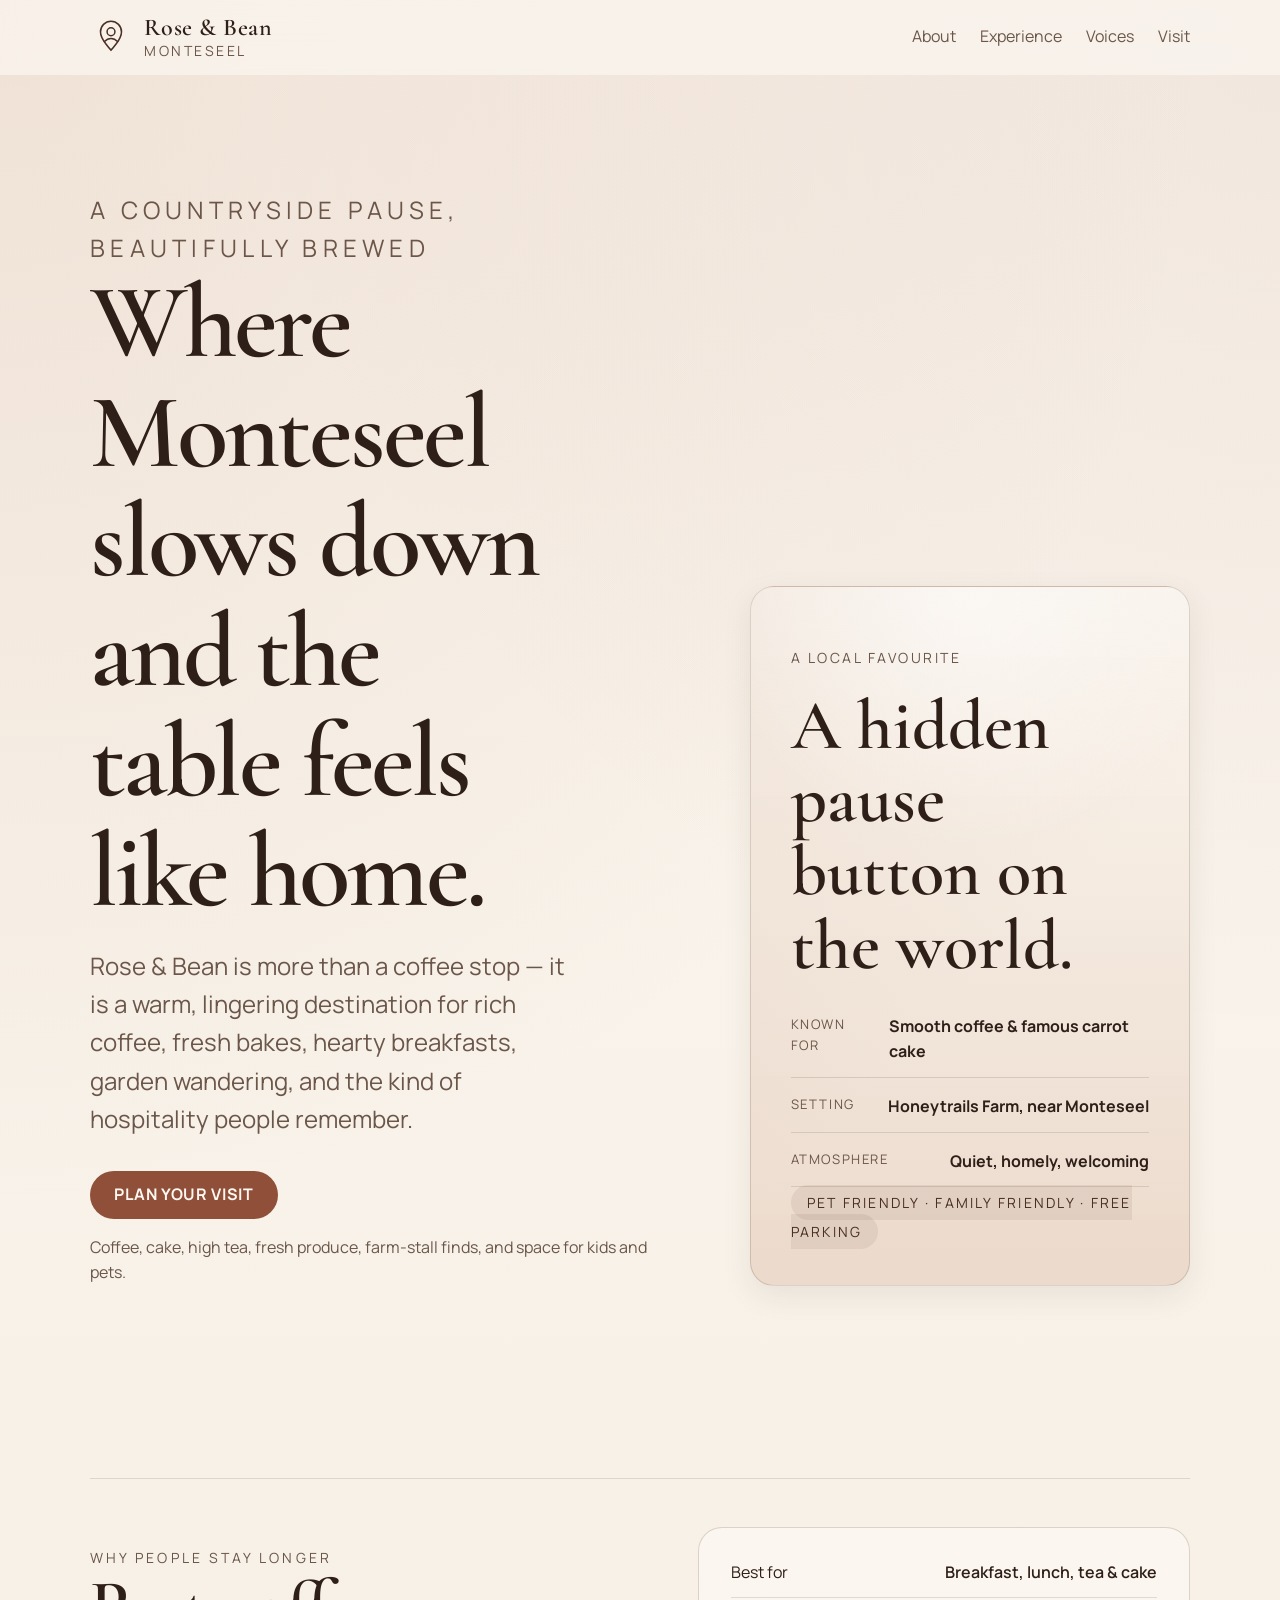
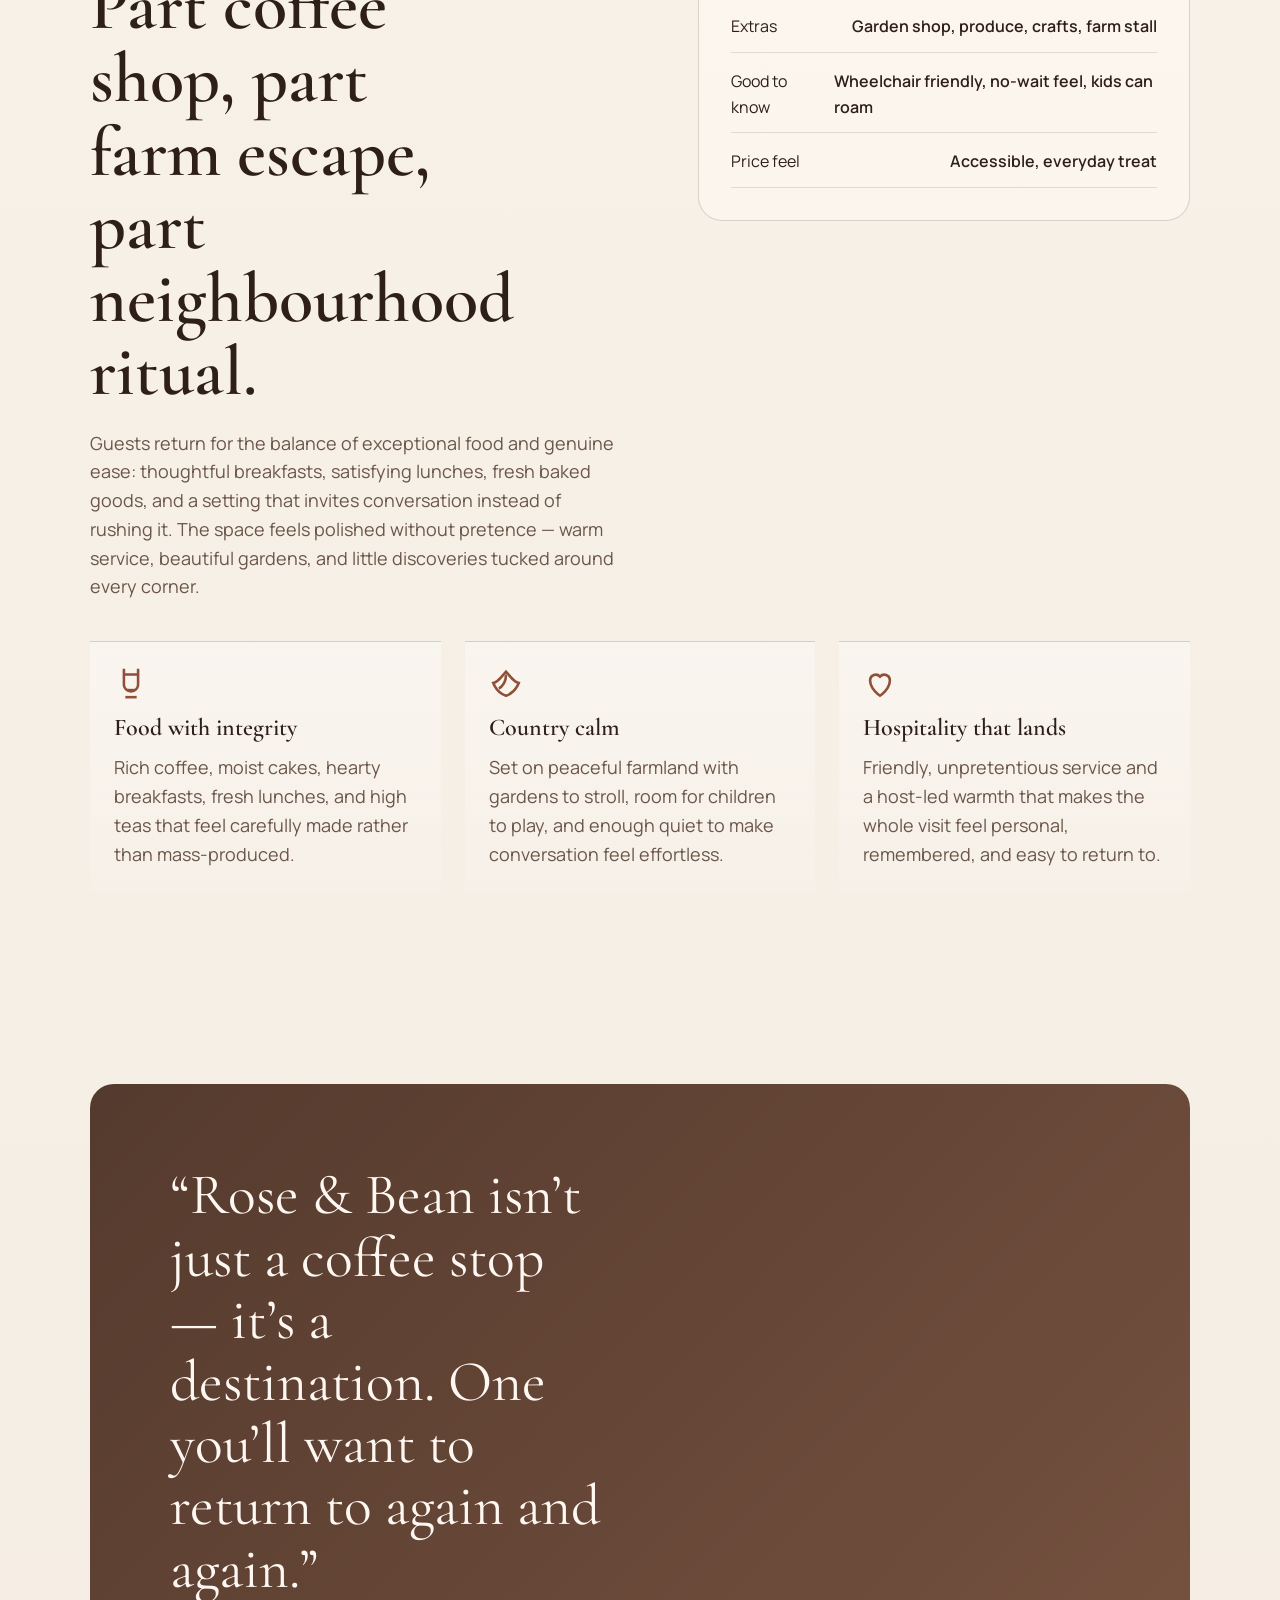
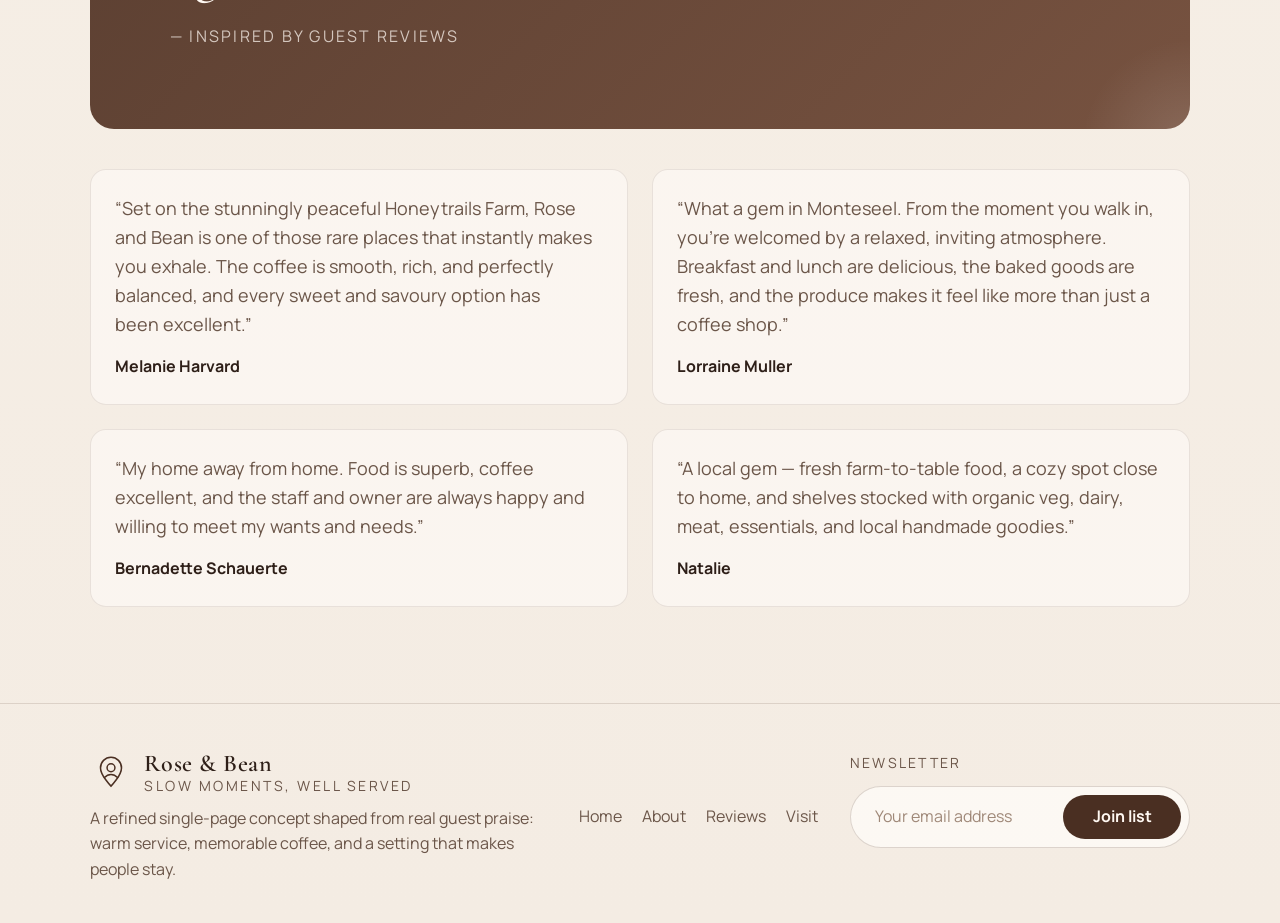
==== rose-and-bean-landing.html @ 18b7afb8 "1st change to rose and bean static site" ====
<!DOCTYPE html>
<html lang="en" data-theme="light">
<head>
  <meta charset="UTF-8" />
  <meta name="viewport" content="width=device-width, initial-scale=1.0" />
  <title>Rose & Bean | Editorial Landing Page</title>
  <meta name="description" content="Rose & Bean is a warm countryside coffee shop destination in Monteseel, known for exceptional coffee, fresh bakes, farm produce, and heartfelt hospitality." />
  <meta property="og:title" content="Rose & Bean | Editorial Landing Page" />
  <meta property="og:description" content="A warm countryside stop for coffee, cake, breakfasts, lunches, and slow moments in Monteseel." />
  <meta property="og:type" content="website" />
  <link rel="preconnect" href="https://fonts.googleapis.com">
  <link rel="preconnect" href="https://fonts.gstatic.com" crossorigin>
  <link href="https://fonts.googleapis.com/css2?family=Cormorant+Garamond:wght@500;600;700&family=Manrope:wght@400;500;600;700&display=swap" rel="stylesheet">
  <style>
    :root,
    [data-theme="light"] {
      --text-xs: clamp(0.75rem, 0.7rem + 0.25vw, 0.875rem);
      --text-sm: clamp(0.875rem, 0.8rem + 0.35vw, 1rem);
      --text-base: clamp(1rem, 0.95rem + 0.25vw, 1.125rem);
      --text-lg: clamp(1.125rem, 1rem + 0.75vw, 1.5rem);
      --text-xl: clamp(1.5rem, 1.2rem + 1.25vw, 2.25rem);
      --text-2xl: clamp(2.4rem, 1.2rem + 4vw, 5rem);
      --text-hero: clamp(3.4rem, 1rem + 7vw, 7rem);

      --space-1: 0.25rem;
      --space-2: 0.5rem;
      --space-3: 0.75rem;
      --space-4: 1rem;
      --space-5: 1.25rem;
      --space-6: 1.5rem;
      --space-8: 2rem;
      --space-10: 2.5rem;
      --space-12: 3rem;
      --space-16: 4rem;
      --space-20: 5rem;
      --space-24: 6rem;
      --space-32: 8rem;

      --color-bg: #f7f1e8;
      --color-surface: #fbf7f1;
      --color-surface-2: #f0e5d9;
      --color-surface-offset: #ead8c8;
      --color-surface-offset-2: #ddc2af;
      --color-surface-dynamic: #cfb29b;
      --color-divider: rgba(72, 46, 31, 0.14);
      --color-border: rgba(72, 46, 31, 0.18);
      --color-text: #2e1f18;
      --color-text-muted: #6b5649;
      --color-text-faint: #9f8878;
      --color-text-inverse: #fff8f2;
      --color-primary: #8f4f38;
      --color-primary-hover: #78412e;
      --color-primary-active: #603324;
      --color-primary-highlight: rgba(143, 79, 56, 0.12);
      --color-accent: #b67d5d;
      --color-deep: #4a2f22;
      --shadow-sm: 0 1px 2px rgba(54, 33, 24, 0.05);
      --shadow-md: 0 10px 30px rgba(54, 33, 24, 0.08);
      --radius-sm: 0.375rem;
      --radius-md: 0.65rem;
      --radius-lg: 1rem;
      --radius-xl: 1.5rem;
      --radius-full: 9999px;
      --transition-interactive: 180ms cubic-bezier(0.16, 1, 0.3, 1);
      --content-narrow: 720px;
      --content-default: 1100px;
      --content-wide: 1240px;
      --font-display: 'Cormorant Garamond', Georgia, serif;
      --font-body: 'Manrope', 'Helvetica Neue', Arial, sans-serif;
    }

    *,:before,:after{box-sizing:border-box;margin:0;padding:0}
    html{-moz-text-size-adjust:none;-webkit-text-size-adjust:none;text-size-adjust:none;-webkit-font-smoothing:antialiased;-moz-osx-font-smoothing:grayscale;text-rendering:optimizeLegibility;scroll-behavior:smooth;scroll-padding-top:var(--space-16)}
    body{min-height:100dvh;line-height:1.6;font-family:var(--font-body);font-size:var(--text-base);color:var(--color-text);background:
      radial-gradient(circle at top left, rgba(182,125,93,0.18), transparent 28%),
      radial-gradient(circle at top right, rgba(143,79,56,0.10), transparent 24%),
      linear-gradient(180deg, #fcf7f0 0%, var(--color-bg) 35%, #f4ece3 100%);
    }
    img,svg{display:block;max-width:100%;height:auto}
    input,button{font:inherit;color:inherit}
    a{color:inherit;text-decoration:none;transition:color var(--transition-interactive),background var(--transition-interactive),border-color var(--transition-interactive)}
    button{cursor:pointer;border:none;background:none;transition:color var(--transition-interactive),background var(--transition-interactive),border-color var(--transition-interactive),transform var(--transition-interactive)}
    h1,h2,h3{text-wrap:balance;line-height:1.04}
    p{text-wrap:pretty;max-width:68ch}
    :focus-visible{outline:2px solid var(--color-primary);outline-offset:3px;border-radius:var(--radius-sm)}
    ::selection{background:rgba(143,79,56,.18);color:var(--color-text)}

    .skip-link{position:absolute;left:var(--space-4);top:-100px;background:var(--color-primary);color:var(--color-text-inverse);padding:var(--space-3) var(--space-4);border-radius:var(--radius-full);z-index:100}
    .skip-link:focus{top:var(--space-4)}
    .container{width:min(calc(100% - 2rem), var(--content-default));margin-inline:auto}
    .section{padding-block:clamp(var(--space-12), 9vw, var(--space-24))}
    .eyebrow{font-size:var(--text-xs);letter-spacing:.22em;text-transform:uppercase;color:var(--color-text-muted)}
    .divider{height:1px;background:var(--color-divider);width:100%}

    .site-header{position:sticky;top:0;z-index:30;border-bottom:1px solid transparent;background:rgba(251,247,241,0.7);backdrop-filter:blur(14px)}
    .site-header.scrolled{border-bottom-color:var(--color-divider);background:rgba(251,247,241,0.9)}
    .header-inner{display:flex;align-items:center;justify-content:space-between;gap:var(--space-4);padding:var(--space-4) 0}
    .brand{display:flex;align-items:center;gap:var(--space-3)}
    .brand-mark{width:42px;height:42px;color:var(--color-deep)}
    .brand-wordmark{display:flex;flex-direction:column;line-height:1}
    .brand-wordmark strong{font-family:var(--font-display);font-size:1.5rem;font-weight:600;letter-spacing:.02em}
    .brand-wordmark span{font-size:var(--text-xs);letter-spacing:.18em;text-transform:uppercase;color:var(--color-text-muted);margin-top:0.2rem}
    .header-nav{display:flex;align-items:center;gap:var(--space-6)}
    .header-nav a{font-size:var(--text-sm);color:var(--color-text-muted)}
    .header-nav a:hover{color:var(--color-text)}

    .hero{padding-top:clamp(var(--space-10), 9vw, var(--space-24));padding-bottom:clamp(var(--space-12), 10vw, var(--space-24))}
    .hero-grid{display:grid;grid-template-columns:1.15fr .85fr;gap:clamp(var(--space-8), 5vw, var(--space-16));align-items:end}
    .hero-copy{padding-right:var(--space-4)}
    .hero h1{font-family:var(--font-display);font-size:var(--text-hero);font-weight:600;letter-spacing:-0.03em;max-width:12ch}
    .hero p{font-size:var(--text-lg);color:var(--color-text-muted);margin-top:var(--space-5);max-width:32ch}
    .hero-actions{display:flex;flex-wrap:wrap;gap:var(--space-4);align-items:center;margin-top:var(--space-8)}
    .btn-primary{display:inline-flex;align-items:center;justify-content:center;min-height:48px;padding:0 var(--space-6);border-radius:var(--radius-full);background:var(--color-primary);color:var(--color-text-inverse);font-size:var(--text-sm);font-weight:700;letter-spacing:.04em;text-transform:uppercase}
    .btn-primary:hover{background:var(--color-primary-hover);transform:translateY(-1px)}
    .hero-note{font-size:var(--text-sm);color:var(--color-text-muted)}

    .hero-card{position:relative;padding:clamp(var(--space-6), 5vw, var(--space-10));background:linear-gradient(180deg, rgba(251,247,241,.9), rgba(234,216,200,.92));border:1px solid var(--color-border);border-radius:var(--radius-xl);box-shadow:var(--shadow-md);overflow:hidden;min-height:520px;display:flex;flex-direction:column;justify-content:space-between}
    .hero-card::before{content:"";position:absolute;inset:0;background:radial-gradient(circle at top, rgba(255,255,255,.55), transparent 36%),linear-gradient(135deg, rgba(182,125,93,.10), transparent 55%);pointer-events:none}
    .hero-card-top,.hero-card-bottom{position:relative;z-index:1}
    .hero-card .mini-label{font-size:var(--text-xs);letter-spacing:.18em;text-transform:uppercase;color:var(--color-text-muted);margin-bottom:var(--space-5)}
    .hero-card h2{font-family:var(--font-display);font-size:var(--text-2xl);font-weight:600;max-width:10ch}
    .hero-list{display:grid;gap:var(--space-4);margin-top:var(--space-8)}
    .hero-list li{display:flex;justify-content:space-between;gap:var(--space-4);padding-bottom:var(--space-3);border-bottom:1px solid var(--color-divider);font-size:var(--text-sm)}
    .hero-list span:first-child{color:var(--color-text-muted);text-transform:uppercase;letter-spacing:.12em;font-size:.82em}
    .hero-badge{align-self:flex-start;padding:var(--space-2) var(--space-4);border-radius:var(--radius-full);background:rgba(74,47,34,.08);font-size:var(--text-xs);letter-spacing:.16em;text-transform:uppercase;color:var(--color-deep)}

    .about-grid{display:grid;grid-template-columns:repeat(3, 1fr);gap:var(--space-6);margin-top:var(--space-10)}
    .feature-card{padding:var(--space-6);border-top:1px solid var(--color-border);background:linear-gradient(180deg, rgba(255,255,255,.36), rgba(255,255,255,.08))}
    .feature-icon{width:34px;height:34px;color:var(--color-primary);margin-bottom:var(--space-4)}
    .feature-card h3{font-size:var(--text-lg);font-family:var(--font-display);font-weight:600;margin-bottom:var(--space-3)}
    .feature-card p{color:var(--color-text-muted)}

    .story-wrap{display:grid;grid-template-columns:minmax(0, 1.05fr) minmax(260px, .95fr);gap:clamp(var(--space-8), 5vw, var(--space-16));align-items:start}
    .story-copy h2,.section-title{font-family:var(--font-display);font-size:var(--text-2xl);font-weight:600;max-width:12ch}
    .story-copy p{margin-top:var(--space-5);color:var(--color-text-muted)}
    .story-panel{padding:var(--space-8);background:rgba(255,250,244,.55);border:1px solid var(--color-border);border-radius:var(--radius-xl)}
    .story-panel ul{list-style:none;display:grid;gap:var(--space-4)}
    .story-panel li{display:flex;justify-content:space-between;gap:var(--space-4);padding-bottom:var(--space-3);border-bottom:1px solid var(--color-divider);font-size:var(--text-sm)}
    .story-panel strong{font-weight:600}

    .quote-band{position:relative;padding:clamp(var(--space-12), 8vw, var(--space-20));background:linear-gradient(135deg, rgba(74,47,34,0.94), rgba(108,69,50,0.92));border-radius:var(--radius-xl);overflow:hidden}
    .quote-band::after{content:"";position:absolute;inset:auto -10% -20% auto;width:220px;height:220px;border-radius:50%;background:radial-gradient(circle, rgba(255,255,255,.14), transparent 70%)}
    .quote-band blockquote{position:relative;z-index:1;font-family:var(--font-display);font-size:clamp(2rem, 1.2rem + 3vw, 4rem);line-height:1.08;color:var(--color-text-inverse);max-width:16ch}
    .quote-band footer{position:relative;z-index:1;margin-top:var(--space-6);font-size:var(--text-sm);letter-spacing:.14em;text-transform:uppercase;color:rgba(255,248,242,.72)}

    .reviews-grid{display:grid;grid-template-columns:repeat(2, minmax(0,1fr));gap:var(--space-6);margin-top:var(--space-10)}
    .review-card{padding:var(--space-6);background:rgba(255,252,248,.58);border:1px solid rgba(72,46,31,.10);border-radius:var(--radius-lg)}
    .review-card p{color:var(--color-text-muted)}
    .review-card .name{display:block;margin-top:var(--space-4);font-size:var(--text-sm);font-weight:700;color:var(--color-text)}

    .site-footer{padding-block:var(--space-12) var(--space-10);border-top:1px solid var(--color-divider)}
    .footer-grid{display:grid;grid-template-columns:1fr auto minmax(260px, 340px);gap:var(--space-8);align-items:start}
    .footer-brand p{margin-top:var(--space-3);font-size:var(--text-sm);color:var(--color-text-muted)}
    .footer-nav{display:flex;gap:var(--space-5);flex-wrap:wrap;align-self:center}
    .footer-nav a{font-size:var(--text-sm);color:var(--color-text-muted)}
    .newsletter label{display:block;font-size:var(--text-xs);letter-spacing:.16em;text-transform:uppercase;color:var(--color-text-muted);margin-bottom:var(--space-3)}
    .newsletter-row{display:flex;gap:var(--space-3);padding:var(--space-2);border:1px solid var(--color-border);border-radius:var(--radius-full);background:rgba(255,252,248,.74)}
    .newsletter-row input{width:100%;min-height:44px;border:none;background:transparent;padding:0 var(--space-4);font-size:var(--text-sm)}
    .newsletter-row input::placeholder{color:var(--color-text-faint)}
    .newsletter-row button{min-width:118px;min-height:44px;padding:0 var(--space-4);border-radius:var(--radius-full);background:var(--color-deep);color:var(--color-text-inverse);font-size:var(--text-sm);font-weight:700}
    .newsletter-row button:hover{background:#362117}

    @media (max-width: 980px){
      .hero-grid,.story-wrap,.footer-grid{grid-template-columns:1fr}
      .hero-copy{padding-right:0}
      .about-grid{grid-template-columns:1fr}
      .reviews-grid{grid-template-columns:1fr}
      .header-nav{gap:var(--space-4)}
      .hero-card{min-height:auto}
    }

    @media (max-width: 720px){
      .container{width:min(calc(100% - 1.25rem), var(--content-default))}
      .header-inner{align-items:flex-start;flex-direction:column}
      .header-nav{flex-wrap:wrap;gap:var(--space-3)}
      .hero{padding-top:var(--space-8)}
      .hero-actions{align-items:flex-start;flex-direction:column}
      .story-panel,.feature-card,.review-card,.quote-band{padding:var(--space-5)}
      .footer-nav{order:3}
      .newsletter-row{flex-direction:column;border-radius:var(--radius-lg);padding:var(--space-3)}
      .newsletter-row button{width:100%}
    }

    @media (prefers-reduced-motion: reduce){
      html{scroll-behavior:auto}
      *,*::before,*::after{animation-duration:.01ms!important;animation-iteration-count:1!important;transition-duration:.01ms!important}
    }
  </style>
</head>
<body>
  <a class="skip-link" href="#main-content">Skip to content</a>

  <header class="site-header" id="top">
    <div class="container header-inner">
      <a class="brand" href="#top" aria-label="Rose and Bean home">
        <svg class="brand-mark" viewBox="0 0 64 64" fill="none" xmlns="http://www.w3.org/2000/svg" role="img" aria-label="Rose and Bean logo">
          <path d="M32 8C23 8 16 15.4 16 24.2C16 35.6 32 52 32 52C32 52 48 35.6 48 24.2C48 15.4 41 8 32 8Z" stroke="currentColor" stroke-width="2.3"/>
          <path d="M32 18C28.8 18 26 20.7 26 24C26 27.2 28.8 30 32 30C35.2 30 38 27.2 38 24C38 20.7 35.2 18 32 18Z" stroke="currentColor" stroke-width="2.3"/>
          <path d="M22 39C25 35.8 28.3 34.2 32 34.2C35.7 34.2 39 35.8 42 39" stroke="currentColor" stroke-width="2.3" stroke-linecap="round"/>
        </svg>
        <span class="brand-wordmark">
          <strong>Rose &amp; Bean</strong>
          <span>Monteseel</span>
        </span>
      </a>
      <nav class="header-nav" aria-label="Primary">
        <a href="#about">About</a>
        <a href="#experience">Experience</a>
        <a href="#voices">Voices</a>
        <a href="#visit">Visit</a>
      </nav>
    </div>
  </header>

  <main id="main-content">
    <section class="hero">
      <div class="container hero-grid">
        <div class="hero-copy">
          <p class="eyebrow">A countryside pause, beautifully brewed</p>
          <h1>Where Monteseel slows down and the table feels like home.</h1>
          <p>Rose &amp; Bean is more than a coffee stop — it is a warm, lingering destination for rich coffee, fresh bakes, hearty breakfasts, garden wandering, and the kind of hospitality people remember.</p>
          <div class="hero-actions">
            <a class="btn-primary" href="#visit">Plan your visit</a>
            <span class="hero-note">Coffee, cake, high tea, fresh produce, farm-stall finds, and space for kids and pets.</span>
          </div>
        </div>

        <aside class="hero-card" aria-label="Rose and Bean highlights">
          <div class="hero-card-top">
            <p class="mini-label">A local favourite</p>
            <h2>A hidden pause button on the world.</h2>
            <ul class="hero-list" role="list">
              <li><span>Known for</span><strong>Smooth coffee &amp; famous carrot cake</strong></li>
              <li><span>Setting</span><strong>Honeytrails Farm, near Monteseel</strong></li>
              <li><span>Atmosphere</span><strong>Quiet, homely, welcoming</strong></li>
            </ul>
          </div>
          <div class="hero-card-bottom">
            <span class="hero-badge">Pet friendly · Family friendly · Free parking</span>
          </div>
        </aside>
      </div>
    </section>

    <section class="section" id="about">
      <div class="container">
        <div class="divider" aria-hidden="true"></div>
        <div class="story-wrap" style="margin-top: clamp(var(--space-8), 6vw, var(--space-12));">
          <div class="story-copy">
            <p class="eyebrow">Why people stay longer</p>
            <h2>Part coffee shop, part farm escape, part neighbourhood ritual.</h2>
            <p>Guests return for the balance of exceptional food and genuine ease: thoughtful breakfasts, satisfying lunches, fresh baked goods, and a setting that invites conversation instead of rushing it. The space feels polished without pretence — warm service, beautiful gardens, and little discoveries tucked around every corner.</p>
          </div>
          <div class="story-panel" id="visit">
            <ul>
              <li><span>Best for</span><strong>Breakfast, lunch, tea &amp; cake</strong></li>
              <li><span>Extras</span><strong>Garden shop, produce, crafts, farm stall</strong></li>
              <li><span>Good to know</span><strong>Wheelchair friendly, no-wait feel, kids can roam</strong></li>
              <li><span>Price feel</span><strong>Accessible, everyday treat</strong></li>
            </ul>
          </div>
        </div>

        <div class="about-grid" id="experience">
          <article class="feature-card">
            <svg class="feature-icon" viewBox="0 0 24 24" fill="none" stroke="currentColor" stroke-width="1.8" aria-hidden="true">
              <path d="M7 2v11a5 5 0 0 0 10 0V2"/>
              <path d="M7 6h10"/>
              <path d="M9 17h6"/>
              <path d="M8 22h8"/>
            </svg>
            <h3>Food with integrity</h3>
            <p>Rich coffee, moist cakes, hearty breakfasts, fresh lunches, and high teas that feel carefully made rather than mass-produced.</p>
          </article>

          <article class="feature-card">
            <svg class="feature-icon" viewBox="0 0 24 24" fill="none" stroke="currentColor" stroke-width="1.8" aria-hidden="true">
              <path d="M3 12c4-1 6-5 9-8 3 3 5 7 9 8-2 5-6 8-9 9-3-1-7-4-9-9Z"/>
              <path d="M12 6c0 5-2 8-5 10"/>
            </svg>
            <h3>Country calm</h3>
            <p>Set on peaceful farmland with gardens to stroll, room for children to play, and enough quiet to make conversation feel effortless.</p>
          </article>

          <article class="feature-card">
            <svg class="feature-icon" viewBox="0 0 24 24" fill="none" stroke="currentColor" stroke-width="1.8" aria-hidden="true">
              <path d="M12 21s-7-4.4-7-11a4 4 0 0 1 7-2.5A4 4 0 0 1 19 10c0 6.6-7 11-7 11Z"/>
            </svg>
            <h3>Hospitality that lands</h3>
            <p>Friendly, unpretentious service and a host-led warmth that makes the whole visit feel personal, remembered, and easy to return to.</p>
          </article>
        </div>
      </div>
    </section>

    <section class="section" id="voices">
      <div class="container">
        <div class="quote-band">
          <blockquote>
            “Rose &amp; Bean isn’t just a coffee stop — it’s a destination. One you’ll want to return to again and again.”
          </blockquote>
          <footer>— Inspired by guest reviews</footer>
        </div>

        <div class="reviews-grid" aria-label="Selected guest impressions">
          <article class="review-card">
            <p>“Set on the stunningly peaceful Honeytrails Farm, Rose and Bean is one of those rare places that instantly makes you exhale. The coffee is smooth, rich, and perfectly balanced, and every sweet and savoury option has been excellent.”</p>
            <span class="name">Melanie Harvard</span>
          </article>
          <article class="review-card">
            <p>“What a gem in Monteseel. From the moment you walk in, you’re welcomed by a relaxed, inviting atmosphere. Breakfast and lunch are delicious, the baked goods are fresh, and the produce makes it feel like more than just a coffee shop.”</p>
            <span class="name">Lorraine Muller</span>
          </article>
          <article class="review-card">
            <p>“My home away from home. Food is superb, coffee excellent, and the staff and owner are always happy and willing to meet my wants and needs.”</p>
            <span class="name">Bernadette Schauerte</span>
          </article>
          <article class="review-card">
            <p>“A local gem — fresh farm-to-table food, a cozy spot close to home, and shelves stocked with organic veg, dairy, meat, essentials, and local handmade goodies.”</p>
            <span class="name">Natalie</span>
          </article>
        </div>
      </div>
    </section>
  </main>

  <footer class="site-footer">
    <div class="container footer-grid">
      <div class="footer-brand">
        <div class="brand" style="align-items:flex-start;">
          <svg class="brand-mark" viewBox="0 0 64 64" fill="none" xmlns="http://www.w3.org/2000/svg" aria-hidden="true">
            <path d="M32 8C23 8 16 15.4 16 24.2C16 35.6 32 52 32 52C32 52 48 35.6 48 24.2C48 15.4 41 8 32 8Z" stroke="currentColor" stroke-width="2.3"/>
            <path d="M32 18C28.8 18 26 20.7 26 24C26 27.2 28.8 30 32 30C35.2 30 38 27.2 38 24C38 20.7 35.2 18 32 18Z" stroke="currentColor" stroke-width="2.3"/>
            <path d="M22 39C25 35.8 28.3 34.2 32 34.2C35.7 34.2 39 35.8 42 39" stroke="currentColor" stroke-width="2.3" stroke-linecap="round"/>
          </svg>
          <span class="brand-wordmark">
            <strong>Rose &amp; Bean</strong>
            <span>Slow moments, well served</span>
          </span>
        </div>
        <p>A refined single-page concept shaped from real guest praise: warm service, memorable coffee, and a setting that makes people stay.</p>
      </div>

      <nav class="footer-nav" aria-label="Footer">
        <a href="#top">Home</a>
        <a href="#about">About</a>
        <a href="#voices">Reviews</a>
        <a href="#visit">Visit</a>
      </nav>

      <form class="newsletter" action="#" method="post">
        <label for="email">Newsletter</label>
        <div class="newsletter-row">
          <input id="email" name="email" type="email" placeholder="Your email address" aria-label="Email address" />
          <button type="submit">Join list</button>
        </div>
      </form>
    </div>
  </footer>

  <script>
    const header = document.querySelector('.site-header');
    const onScroll = () => header.classList.toggle('scrolled', window.scrollY > 12);
    onScroll();
    window.addEventListener('scroll', onScroll, { passive: true });
  </script>
</body>
</html>
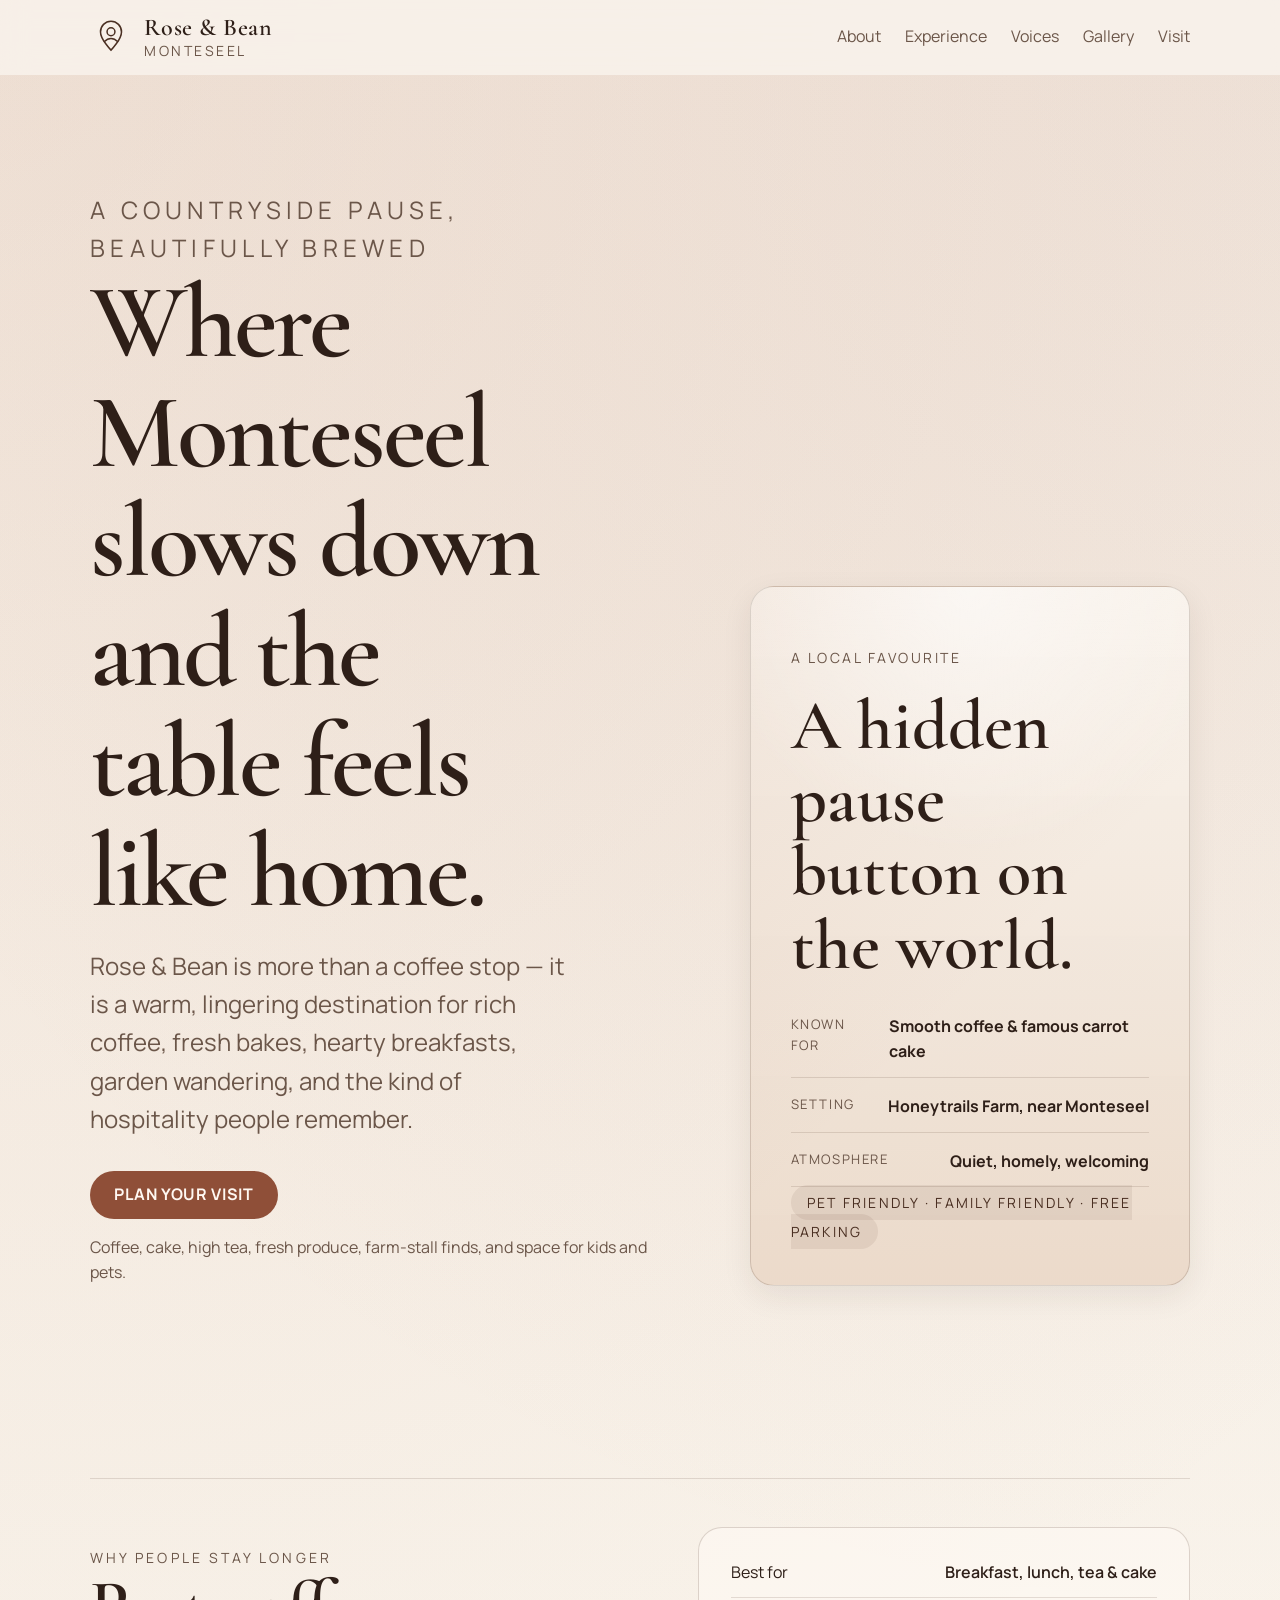
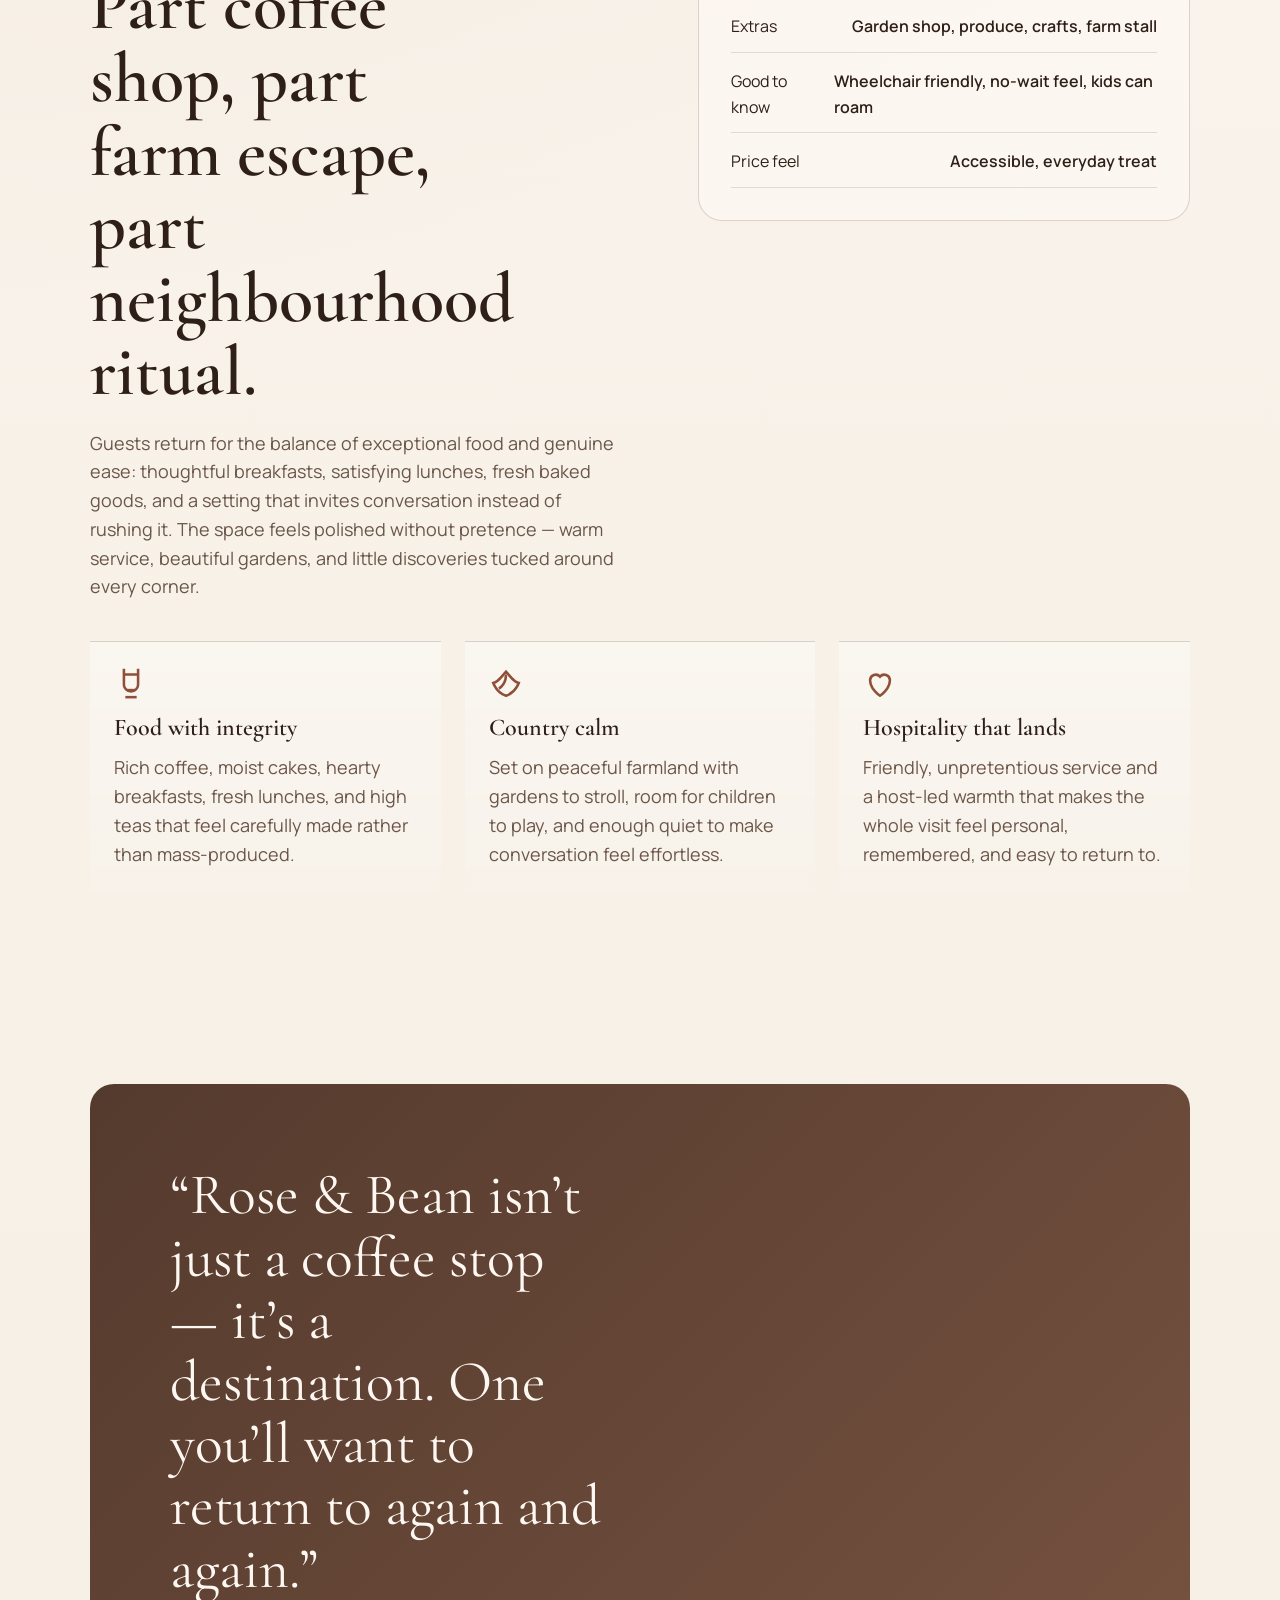
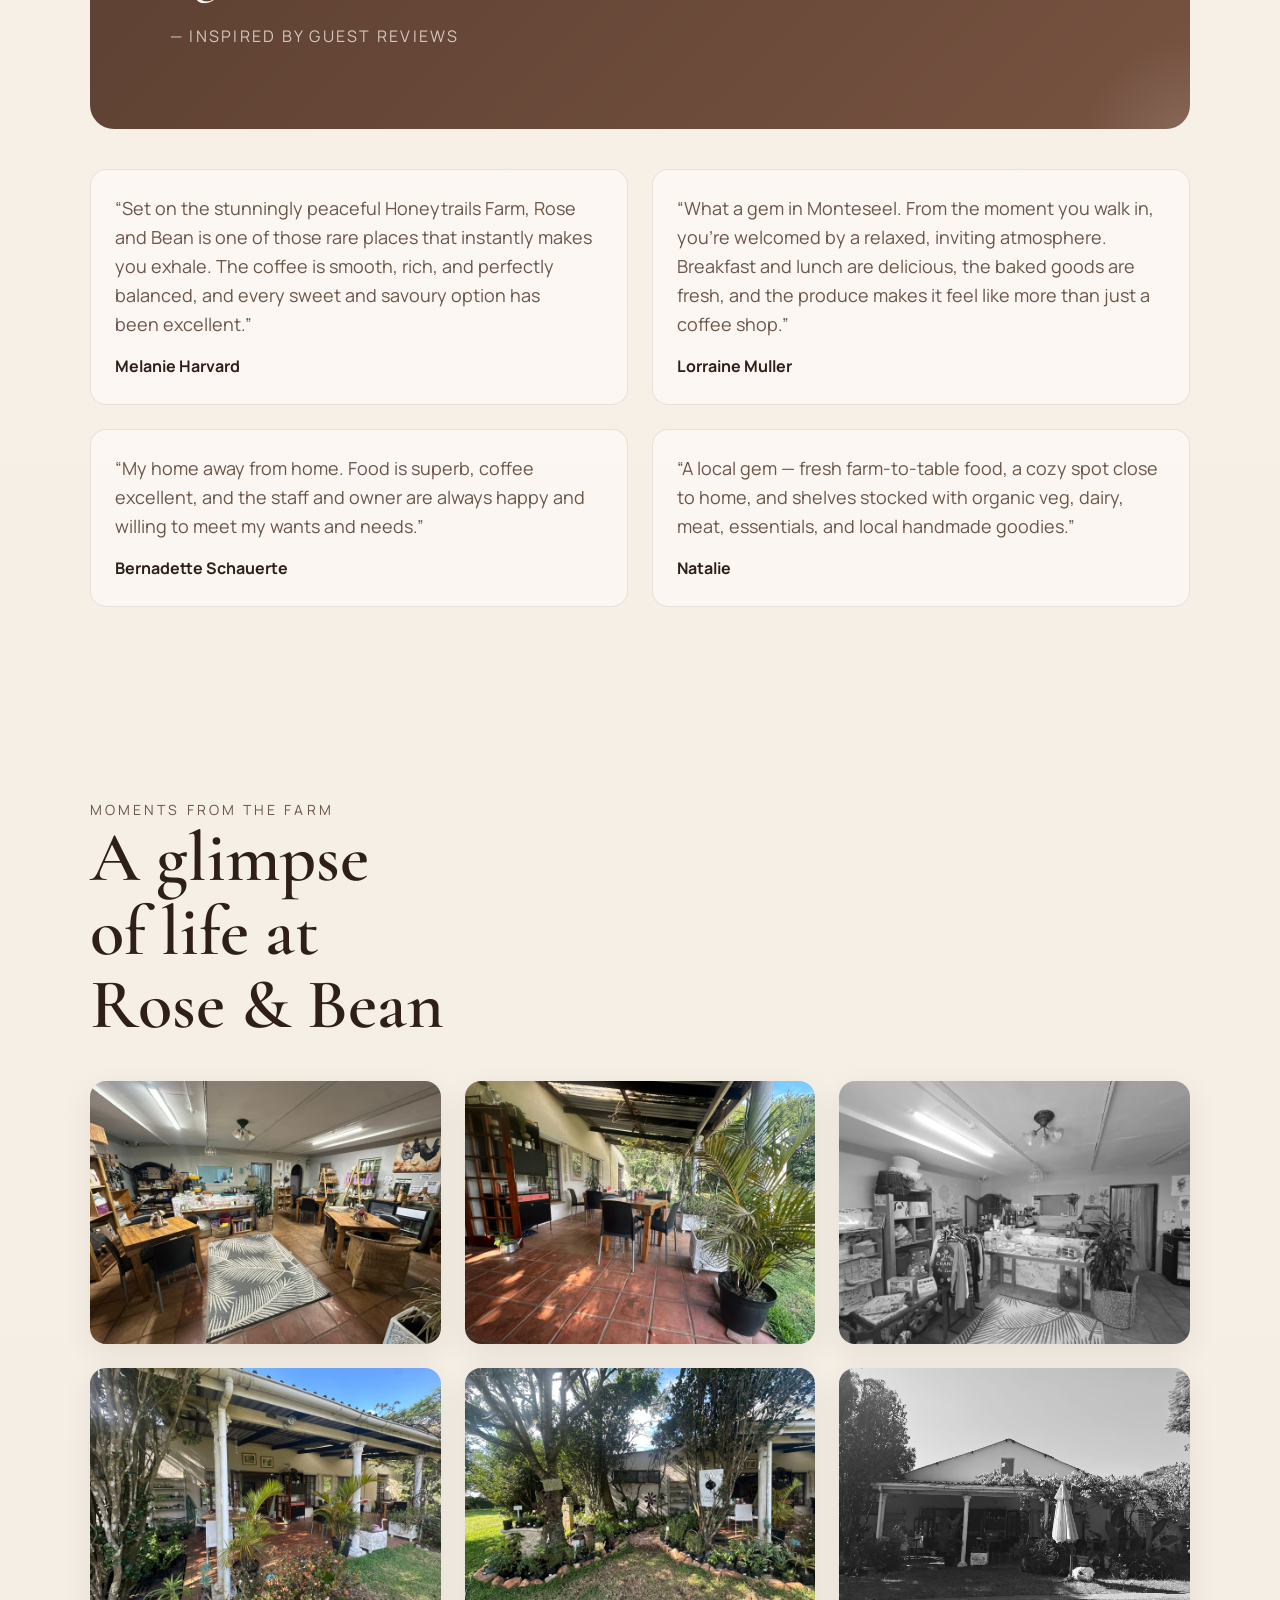
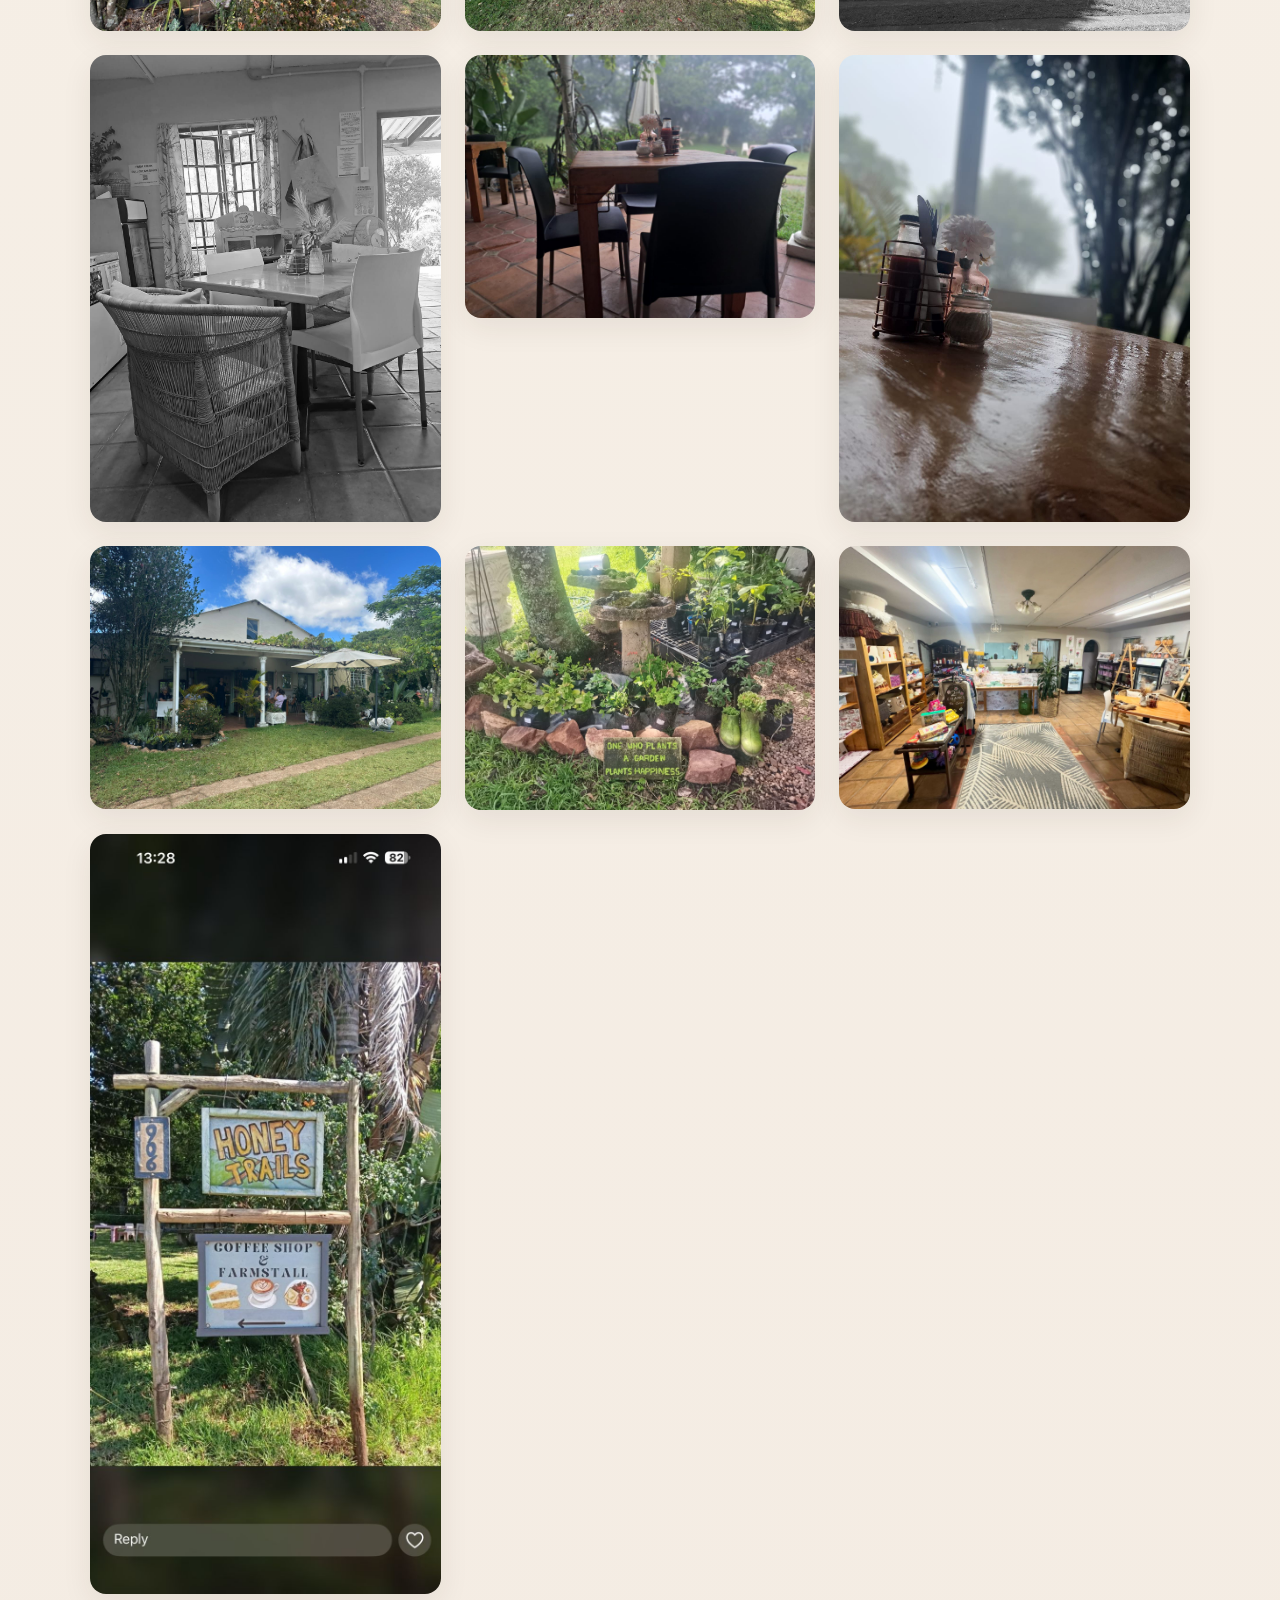
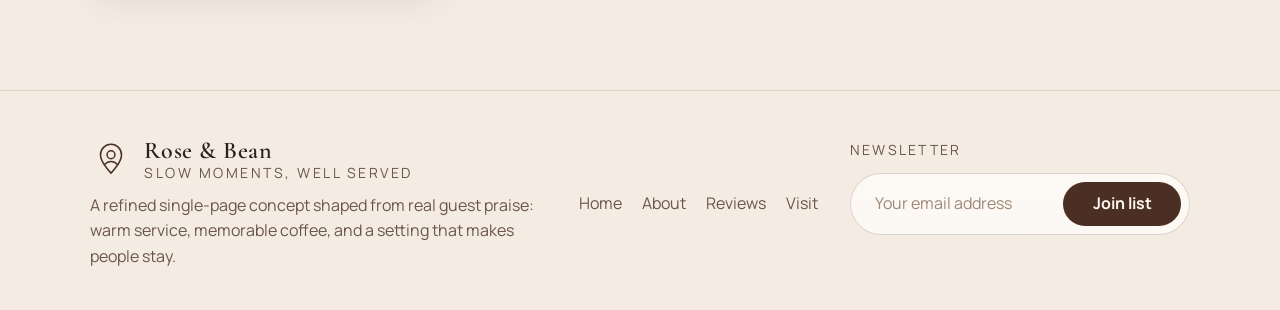
==== commit 95f5edd4: "three" ====
--- a/rose-and-bean-landing.html
+++ b/rose-and-bean-landing.html
@@ -190,27 +190,28 @@
 <body>
   <a class="skip-link" href="#main-content">Skip to content</a>
 
-  <header class="site-header" id="top">
-    <div class="container header-inner">
-      <a class="brand" href="#top" aria-label="Rose and Bean home">
-        <svg class="brand-mark" viewBox="0 0 64 64" fill="none" xmlns="http://www.w3.org/2000/svg" role="img" aria-label="Rose and Bean logo">
-          <path d="M32 8C23 8 16 15.4 16 24.2C16 35.6 32 52 32 52C32 52 48 35.6 48 24.2C48 15.4 41 8 32 8Z" stroke="currentColor" stroke-width="2.3"/>
-          <path d="M32 18C28.8 18 26 20.7 26 24C26 27.2 28.8 30 32 30C35.2 30 38 27.2 38 24C38 20.7 35.2 18 32 18Z" stroke="currentColor" stroke-width="2.3"/>
-          <path d="M22 39C25 35.8 28.3 34.2 32 34.2C35.7 34.2 39 35.8 42 39" stroke="currentColor" stroke-width="2.3" stroke-linecap="round"/>
-        </svg>
-        <span class="brand-wordmark">
-          <strong>Rose &amp; Bean</strong>
-          <span>Monteseel</span>
-        </span>
-      </a>
-      <nav class="header-nav" aria-label="Primary">
-        <a href="#about">About</a>
-        <a href="#experience">Experience</a>
-        <a href="#voices">Voices</a>
-        <a href="#visit">Visit</a>
-      </nav>
-    </div>
-  </header>
+      <header class="site-header" id="top">
+        <div class="container header-inner">
+          <a class="brand" href="#top" aria-label="Rose and Bean home">
+            <svg class="brand-mark" viewBox="0 0 64 64" fill="none" xmlns="http://www.w3.org/2000/svg" role="img" aria-label="Rose and Bean logo">
+              <path d="M32 8C23 8 16 15.4 16 24.2C16 35.6 32 52 32 52C32 52 48 35.6 48 24.2C48 15.4 41 8 32 8Z" stroke="currentColor" stroke-width="2.3"/>
+              <path d="M32 18C28.8 18 26 20.7 26 24C26 27.2 28.8 30 32 30C35.2 30 38 27.2 38 24C38 20.7 35.2 18 32 18Z" stroke="currentColor" stroke-width="2.3"/>
+              <path d="M22 39C25 35.8 28.3 34.2 32 34.2C35.7 34.2 39 35.8 42 39" stroke="currentColor" stroke-width="2.3" stroke-linecap="round"/>
+            </svg>
+            <span class="brand-wordmark">
+              <strong>Rose &amp; Bean</strong>
+              <span>Monteseel</span>
+            </span>
+          </a>
+          <nav class="header-nav" aria-label="Primary">
+            <a href="#about">About</a>
+            <a href="#experience">Experience</a>
+            <a href="#voices">Voices</a>
+            <a href="#gallery">Gallery</a>
+            <a href="#visit">Visit</a>
+          </nav>
+        </div>
+      </header>
 
   <main id="main-content">
     <section class="hero">
@@ -322,6 +323,80 @@
         </div>
       </div>
     </section>
+
+    <section class="section" id="gallery">
+      <div class="container">
+        <p class="eyebrow">Moments from the farm</p>
+        <h2 style="font-family: var(--font-display); font-size: var(--text-2xl); font-weight: 600; max-width: 12ch;">A glimpse of life at Rose &amp; Bean</h2>
+        <div class="gallery-grid" style="display: grid; grid-template-columns: repeat(auto-fill, minmax(260px, 1fr)); gap: var(--space-6); margin-top: var(--space-10);">
+          
+          <!-- Image 1 -->
+          <figure style="margin: 0;">
+            <img src="Images/IMG-20260513-WA0006.jpg" alt="Rose & Bean countryside setting" style="border-radius: var(--radius-lg); box-shadow: var(--shadow-md);">
+          </figure>
+          
+          <!-- Image 2 -->
+          <figure style="margin: 0;">
+            <img src="Images/IMG-20260513-WA0007.jpg" alt="Rose & Bean farm produce" style="border-radius: var(--radius-lg); box-shadow: var(--shadow-md);">
+          </figure>
+          
+          <!-- Image 3 -->
+          <figure style="margin: 0;">
+            <img src="Images/IMG-20260513-WA0008.jpg" alt="Rose & Bean coffee service" style="border-radius: var(--radius-lg); box-shadow: var(--shadow-md);">
+          </figure>
+          
+          <!-- Image 4 -->
+          <figure style="margin: 0;">
+            <img src="Images/IMG-20260513-WA0009.jpg" alt="Rose & Bean garden area" style="border-radius: var(--radius-lg); box-shadow: var(--shadow-md);">
+          </figure>
+          
+          <!-- Image 5 -->
+          <figure style="margin: 0;">
+            <img src="Images/IMG-20260513-WA0010.jpg" alt="Rose & Bean outdoor seating" style="border-radius: var(--radius-lg); box-shadow: var(--shadow-md);">
+          </figure>
+          
+          <!-- Image 6 -->
+          <figure style="margin: 0;">
+            <img src="Images/IMG-20260513-WA0011.jpg" alt="Rose & Bean baked goods" style="border-radius: var(--radius-lg); box-shadow: var(--shadow-md);">
+          </figure>
+          
+          <!-- Image 7 -->
+          <figure style="margin: 0;">
+            <img src="Images/IMG-20260513-WA0012.jpg" alt="Rose & Bean farm animals" style="border-radius: var(--radius-lg); box-shadow: var(--shadow-md);">
+          </figure>
+          
+          <!-- Image 8 -->
+          <figure style="margin: 0;">
+            <img src="Images/IMG-20260513-WA0013.jpg" alt="Rose & Bean interior seating" style="border-radius: var(--radius-lg); box-shadow: var(--shadow-md);">
+          </figure>
+          
+          <!-- Image 9 -->
+          <figure style="margin: 0;">
+            <img src="Images/IMG-20260513-WA0014.jpg" alt="Rose & Bean coffee preparation" style="border-radius: var(--radius-lg); box-shadow: var(--shadow-md);">
+          </figure>
+          
+          <!-- Image 10 -->
+          <figure style="margin: 0;">
+            <img src="Images/IMG-20260513-WA0015.jpg" alt="Rose & Bean farm landscape" style="border-radius: var(--radius-lg); box-shadow: var(--shadow-md);">
+          </figure>
+          
+          <!-- Image 11 -->
+          <figure style="margin: 0;">
+            <img src="Images/IMG-20260513-WA0016.jpg" alt="Rose & Bean fresh produce" style="border-radius: var(--radius-lg); box-shadow: var(--shadow-md);">
+          </figure>
+          
+          <!-- Image 12 -->
+          <figure style="margin: 0;">
+            <img src="Images/IMG-20260513-WA0017.jpg" alt="Rose & Bean coffee beans" style="border-radius: var(--radius-lg); box-shadow: var(--shadow-md);">
+          </figure>
+          
+          <!-- Image 13 -->
+          <figure style="margin: 0;">
+            <img src="Images/IMG-20260513-WA0018.jpg" alt="Rose & Bean outdoor dining" style="border-radius: var(--radius-lg); box-shadow: var(--shadow-md);">
+          </figure>
+        </div>
+      </div>
+    </section>
   </main>
 
   <footer class="site-footer">
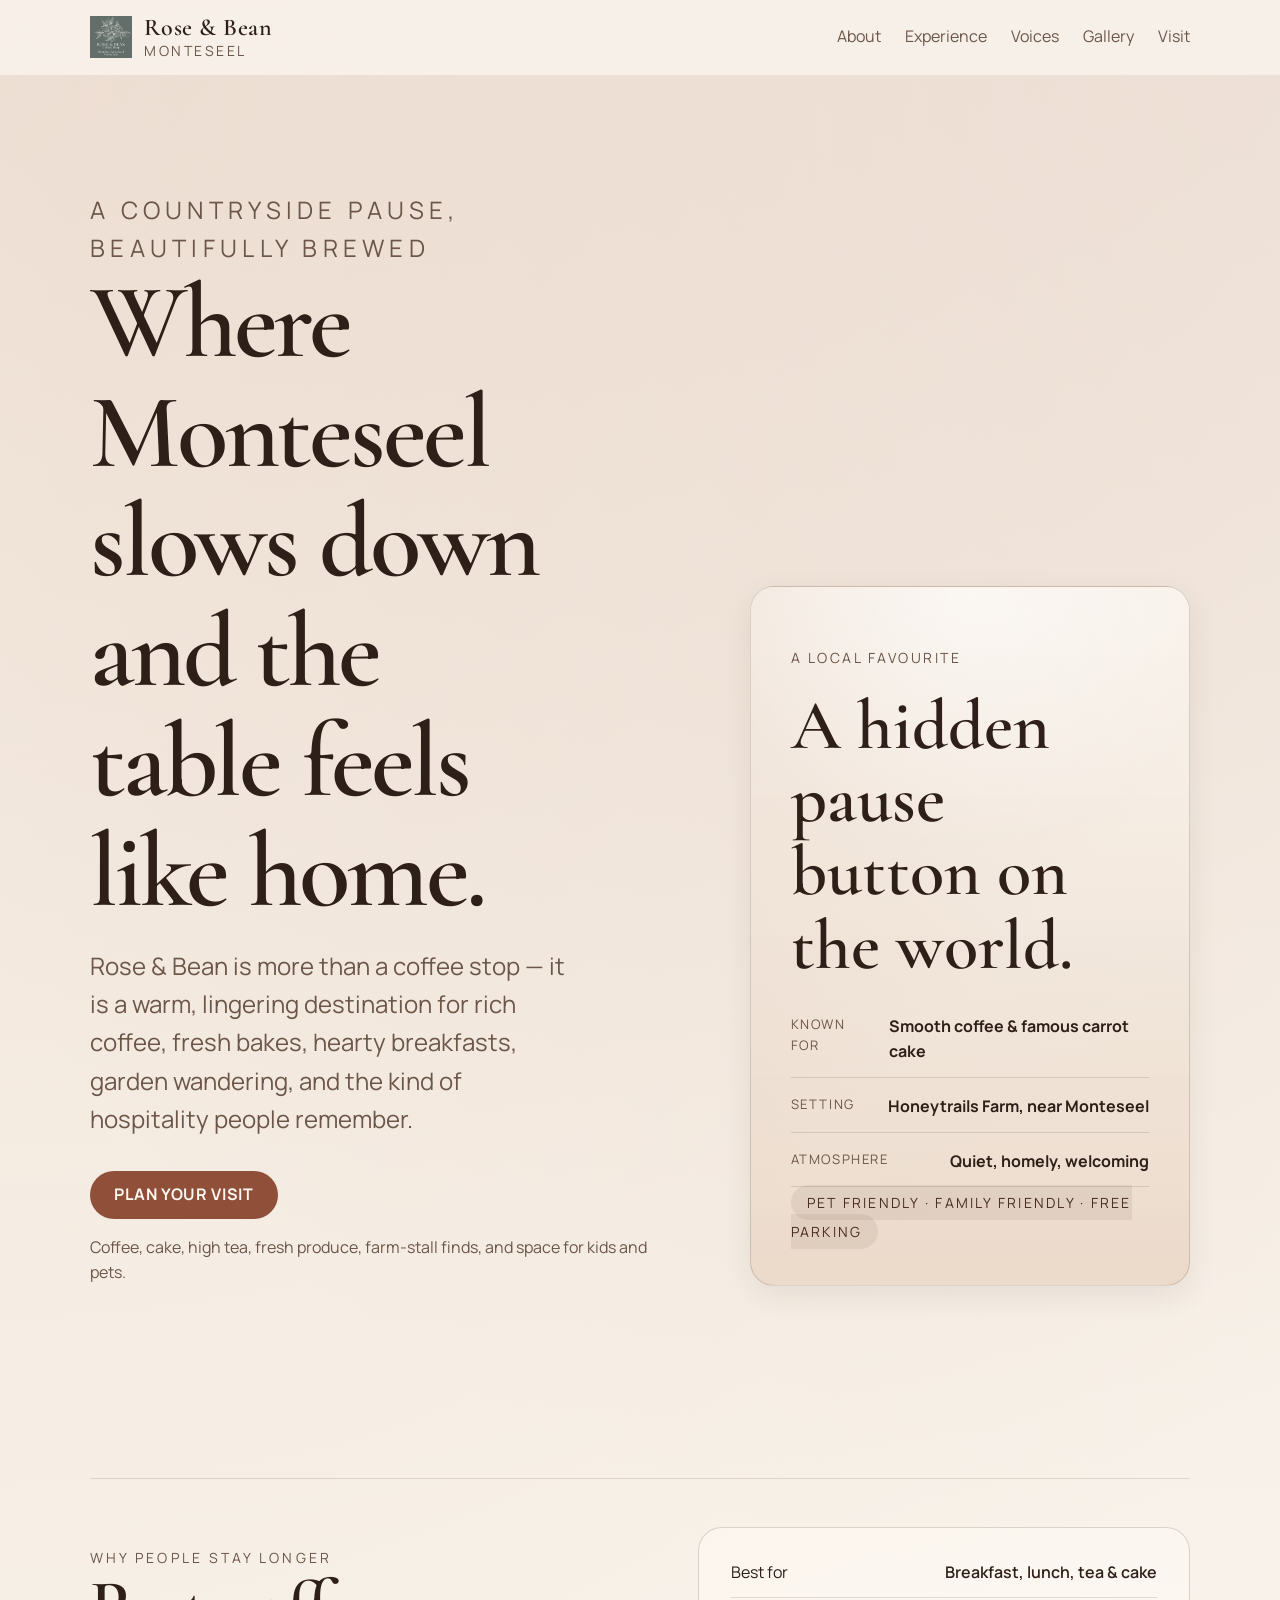
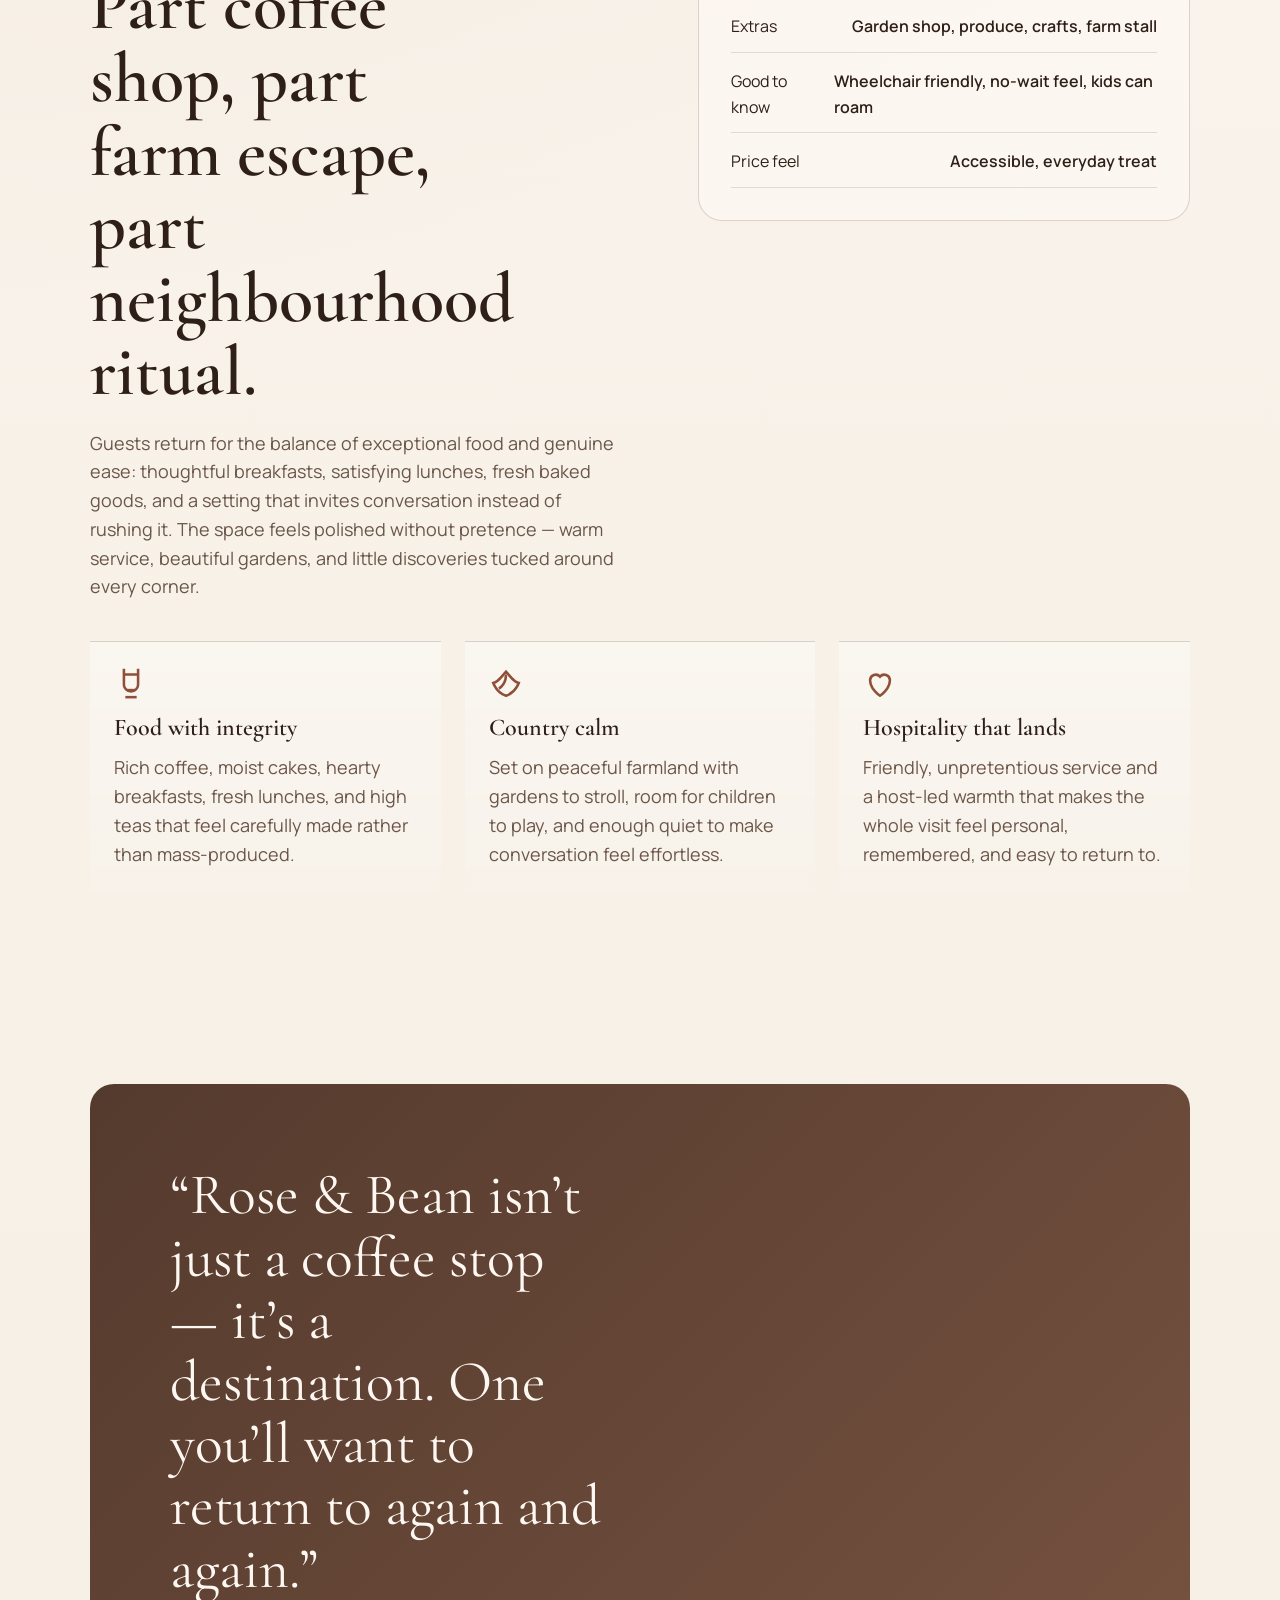
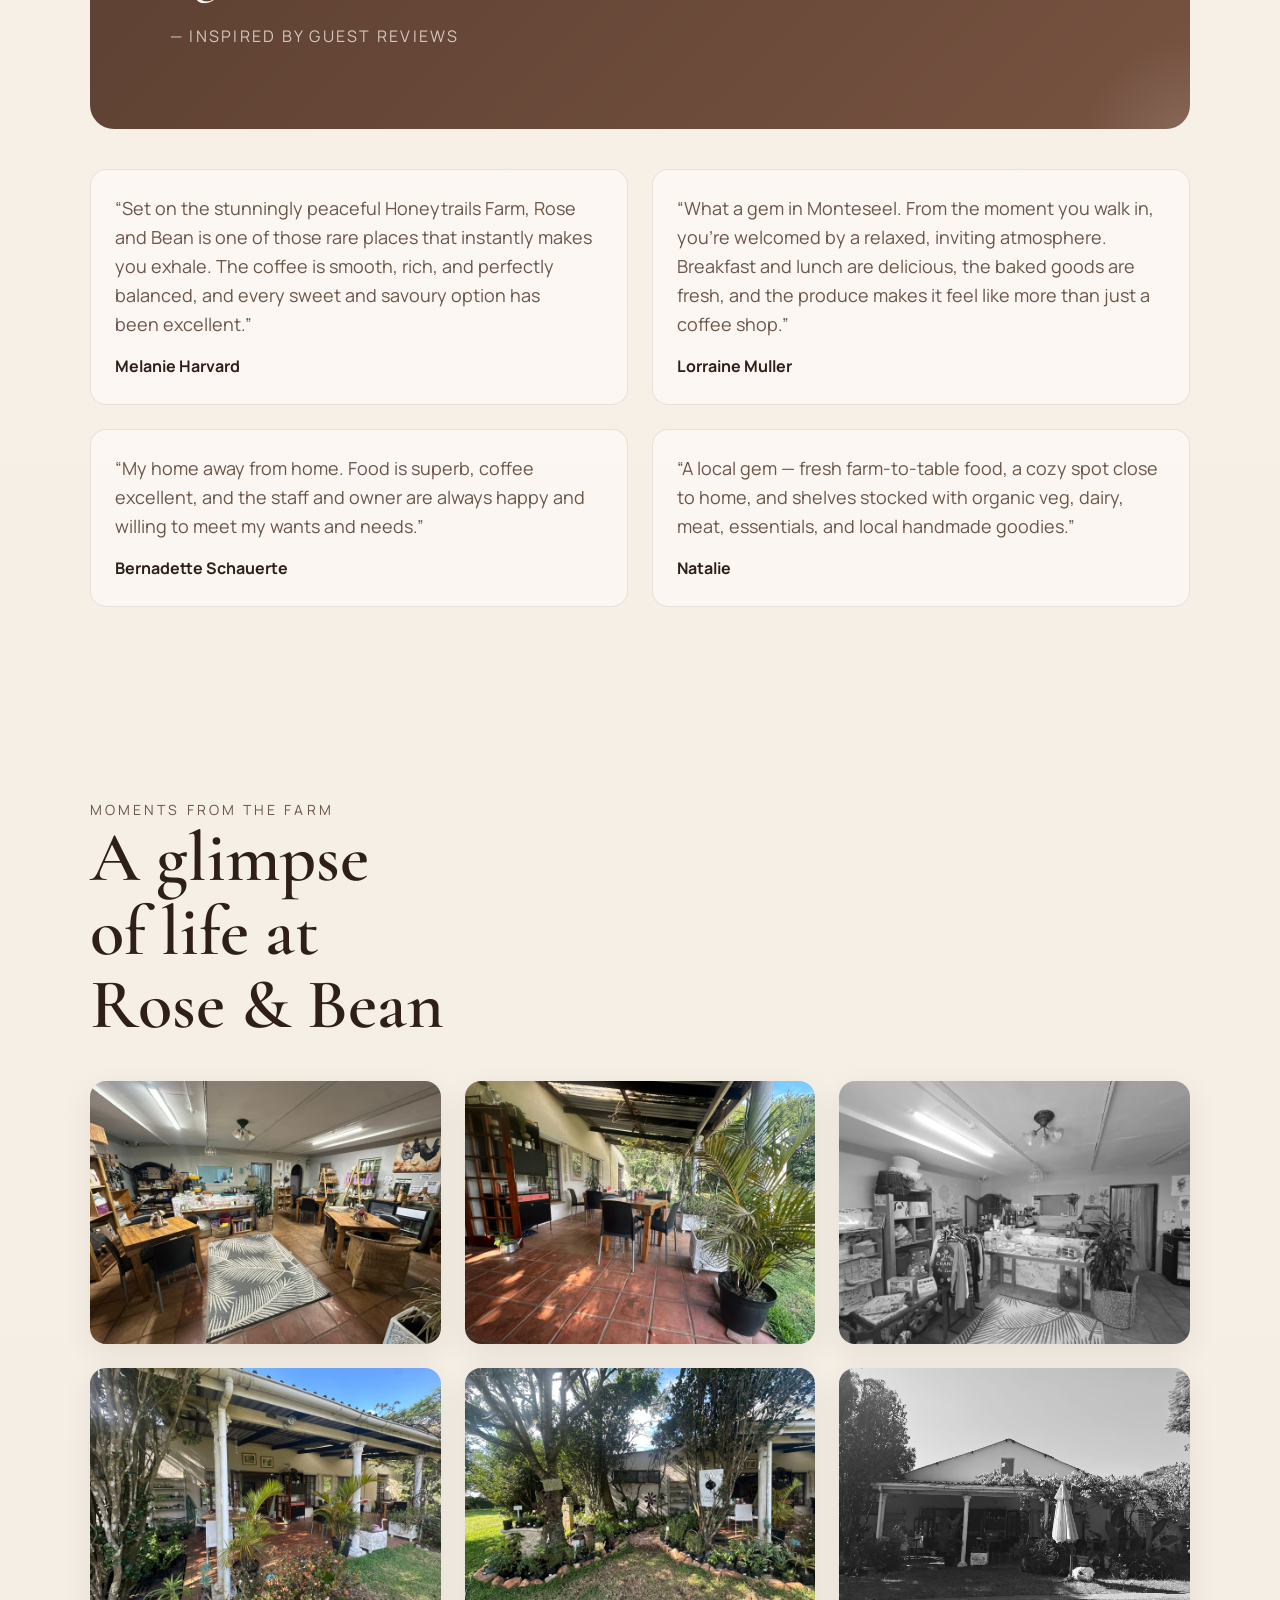
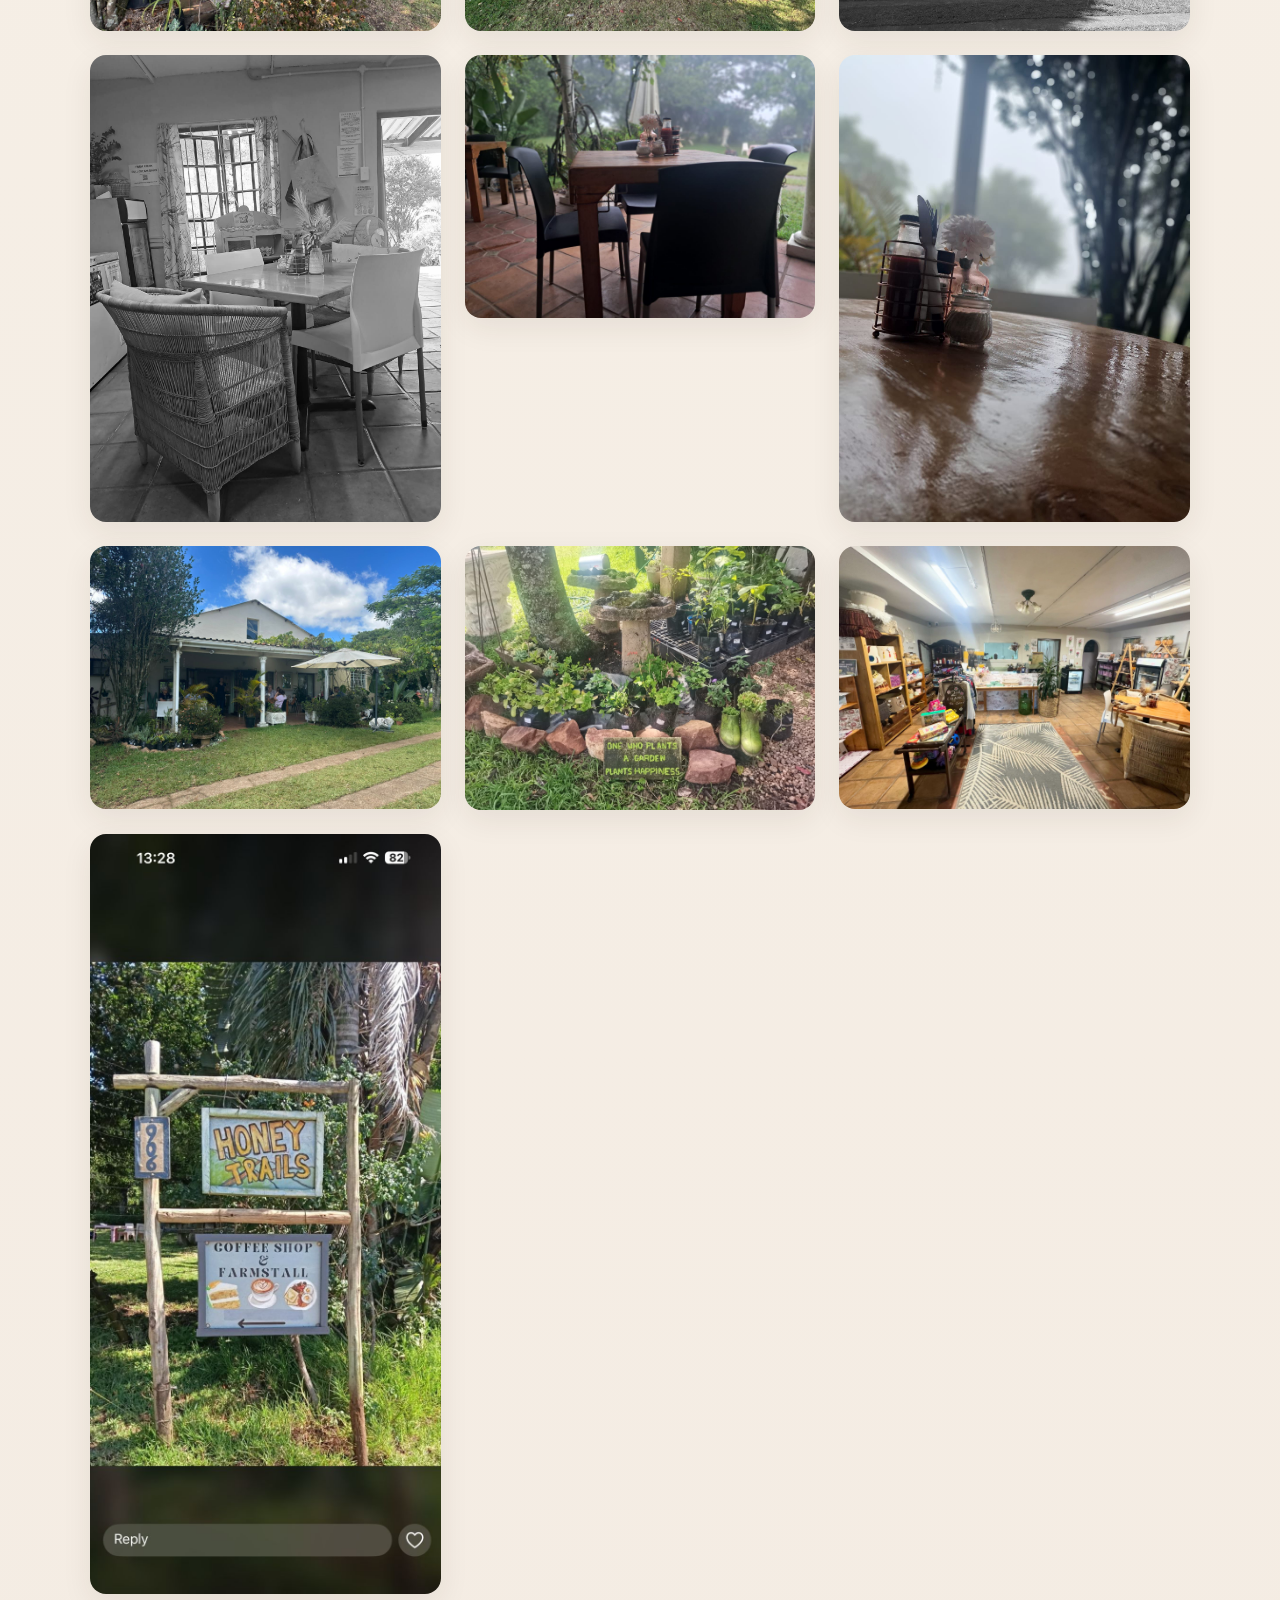
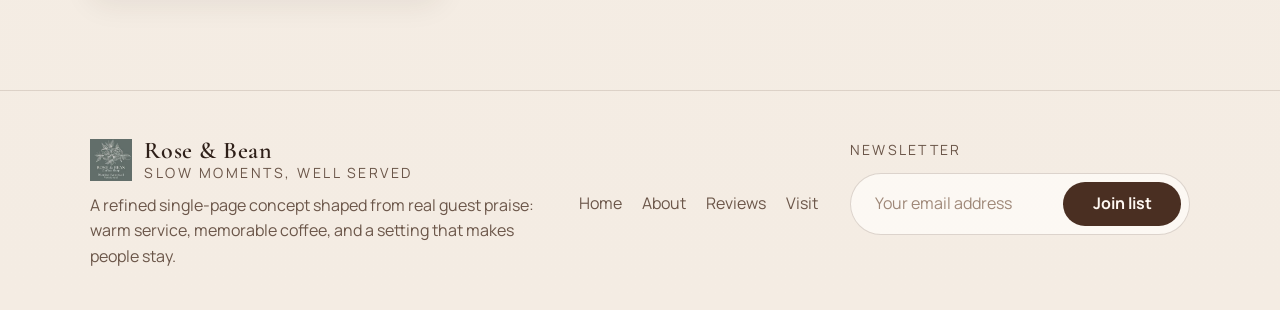
==== commit cb3e8f96: "four" ====
--- a/rose-and-bean-landing.html
+++ b/rose-and-bean-landing.html
@@ -190,28 +190,24 @@
 <body>
   <a class="skip-link" href="#main-content">Skip to content</a>
 
-      <header class="site-header" id="top">
-        <div class="container header-inner">
-          <a class="brand" href="#top" aria-label="Rose and Bean home">
-            <svg class="brand-mark" viewBox="0 0 64 64" fill="none" xmlns="http://www.w3.org/2000/svg" role="img" aria-label="Rose and Bean logo">
-              <path d="M32 8C23 8 16 15.4 16 24.2C16 35.6 32 52 32 52C32 52 48 35.6 48 24.2C48 15.4 41 8 32 8Z" stroke="currentColor" stroke-width="2.3"/>
-              <path d="M32 18C28.8 18 26 20.7 26 24C26 27.2 28.8 30 32 30C35.2 30 38 27.2 38 24C38 20.7 35.2 18 32 18Z" stroke="currentColor" stroke-width="2.3"/>
-              <path d="M22 39C25 35.8 28.3 34.2 32 34.2C35.7 34.2 39 35.8 42 39" stroke="currentColor" stroke-width="2.3" stroke-linecap="round"/>
-            </svg>
-            <span class="brand-wordmark">
-              <strong>Rose &amp; Bean</strong>
-              <span>Monteseel</span>
-            </span>
-          </a>
-          <nav class="header-nav" aria-label="Primary">
-            <a href="#about">About</a>
-            <a href="#experience">Experience</a>
-            <a href="#voices">Voices</a>
-            <a href="#gallery">Gallery</a>
-            <a href="#visit">Visit</a>
-          </nav>
-        </div>
-      </header>
+    <header class="site-header" id="top">
+      <div class="container header-inner">
+        <a class="brand" href="#top" aria-label="Rose and Bean home">
+          <img src="Images/rab-logo.jpg" alt="Rose & Bean logo" class="brand-mark">
+          <span class="brand-wordmark">
+            <strong>Rose &amp; Bean</strong>
+            <span>Monteseel</span>
+          </span>
+        </a>
+        <nav class="header-nav" aria-label="Primary">
+          <a href="#about">About</a>
+          <a href="#experience">Experience</a>
+          <a href="#voices">Voices</a>
+          <a href="#gallery">Gallery</a>
+          <a href="#visit">Visit</a>
+        </nav>
+      </div>
+    </header>
 
   <main id="main-content">
     <section class="hero">
@@ -401,20 +397,16 @@
 
   <footer class="site-footer">
     <div class="container footer-grid">
-      <div class="footer-brand">
-        <div class="brand" style="align-items:flex-start;">
-          <svg class="brand-mark" viewBox="0 0 64 64" fill="none" xmlns="http://www.w3.org/2000/svg" aria-hidden="true">
-            <path d="M32 8C23 8 16 15.4 16 24.2C16 35.6 32 52 32 52C32 52 48 35.6 48 24.2C48 15.4 41 8 32 8Z" stroke="currentColor" stroke-width="2.3"/>
-            <path d="M32 18C28.8 18 26 20.7 26 24C26 27.2 28.8 30 32 30C35.2 30 38 27.2 38 24C38 20.7 35.2 18 32 18Z" stroke="currentColor" stroke-width="2.3"/>
-            <path d="M22 39C25 35.8 28.3 34.2 32 34.2C35.7 34.2 39 35.8 42 39" stroke="currentColor" stroke-width="2.3" stroke-linecap="round"/>
-          </svg>
-          <span class="brand-wordmark">
-            <strong>Rose &amp; Bean</strong>
-            <span>Slow moments, well served</span>
-          </span>
-        </div>
-        <p>A refined single-page concept shaped from real guest praise: warm service, memorable coffee, and a setting that makes people stay.</p>
-      </div>
+        <div class="footer-brand">
+          <div class="brand" style="align-items:flex-start;">
+            <img src="Images/rab-logo.jpg" alt="Rose & Bean logo" class="brand-mark">
+            <span class="brand-wordmark">
+              <strong>Rose &amp; Bean</strong>
+              <span>Slow moments, well served</span>
+            </span>
+          </div>
+          <p>A refined single-page concept shaped from real guest praise: warm service, memorable coffee, and a setting that makes people stay.</p>
+        </div>
 
       <nav class="footer-nav" aria-label="Footer">
         <a href="#top">Home</a>
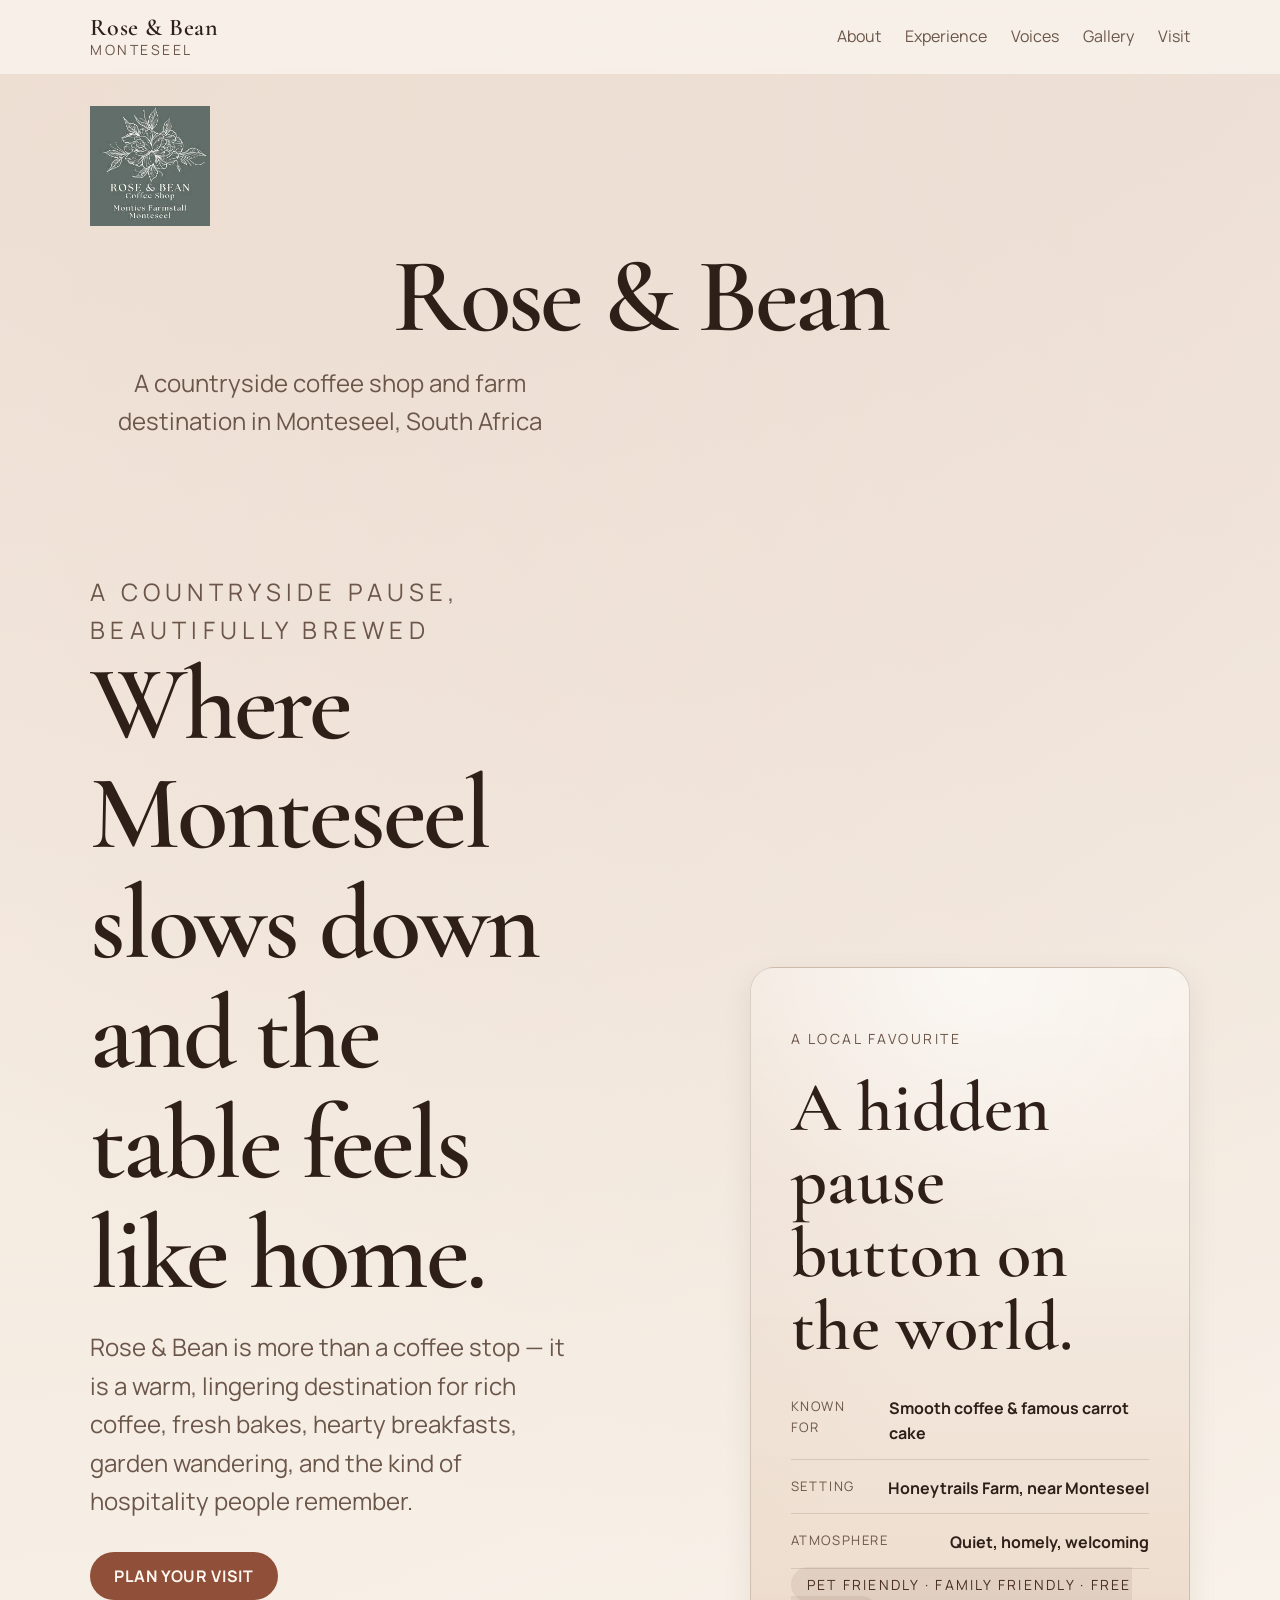
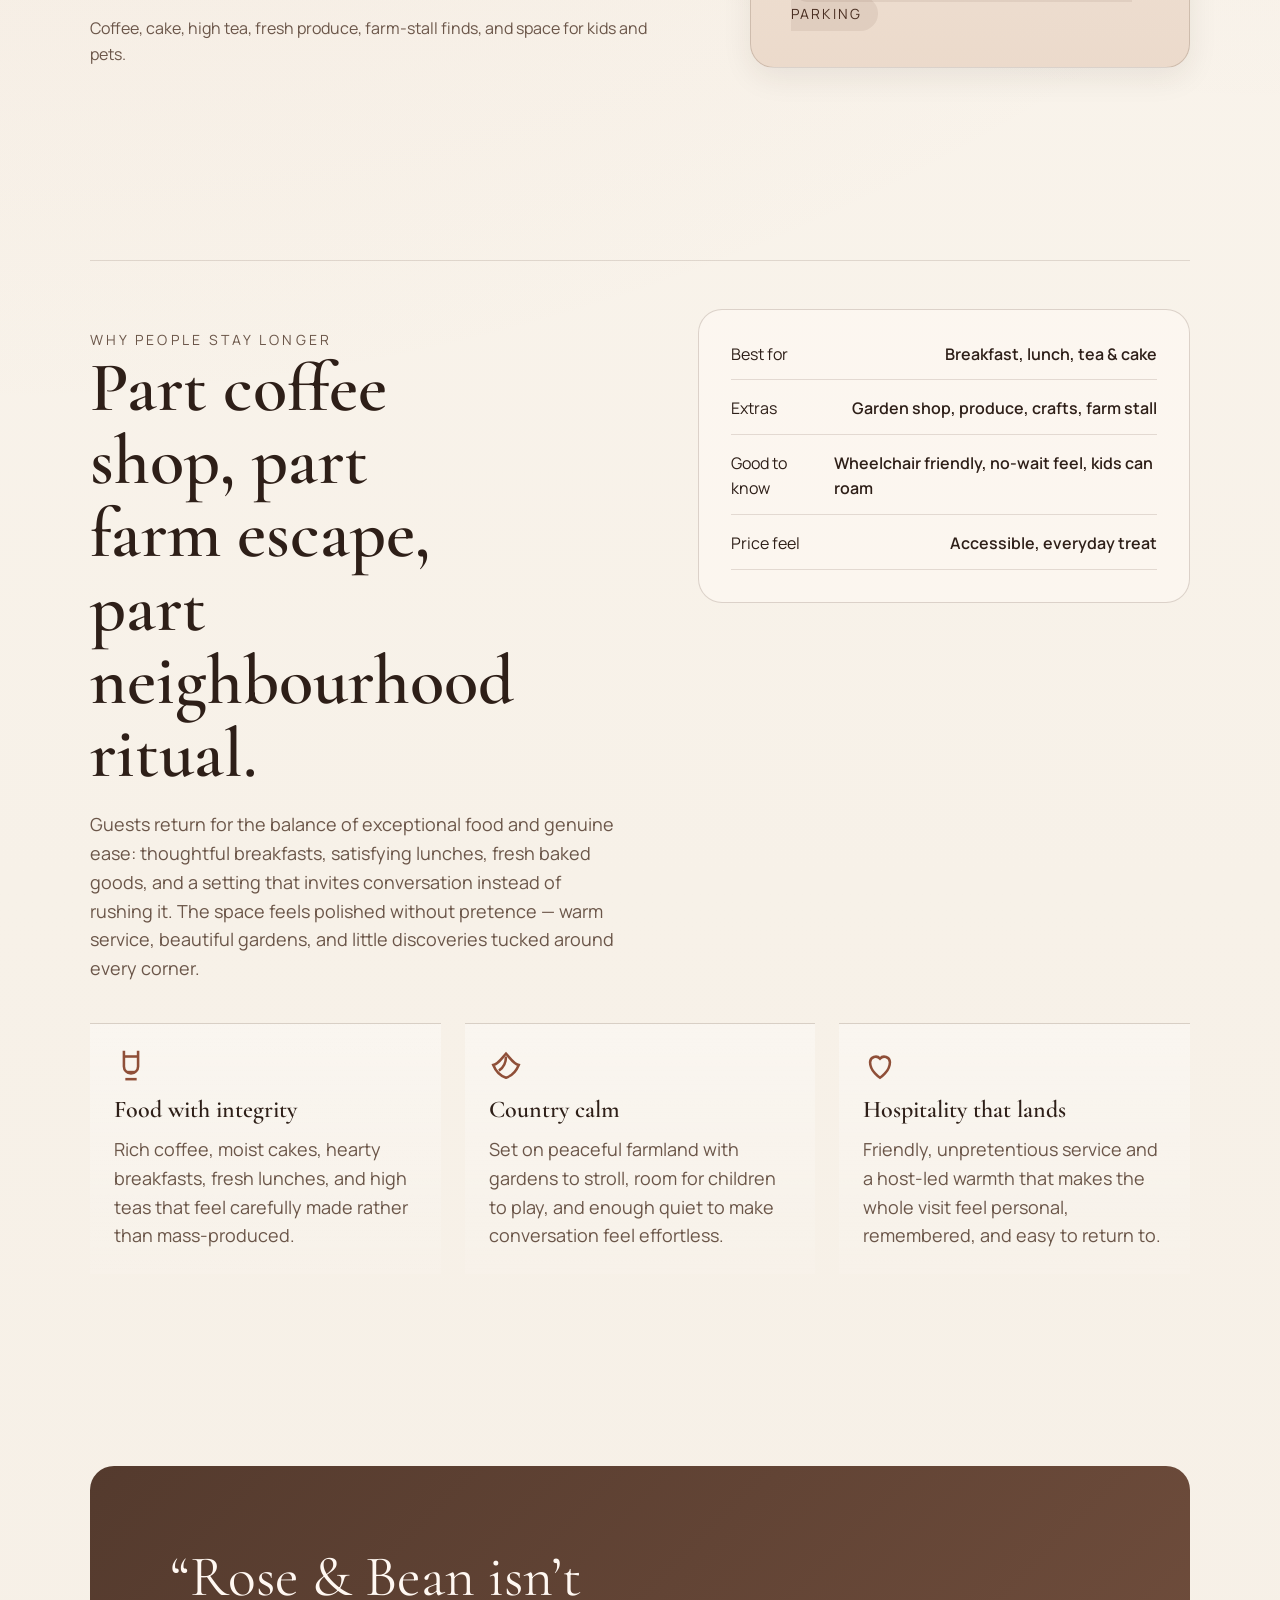
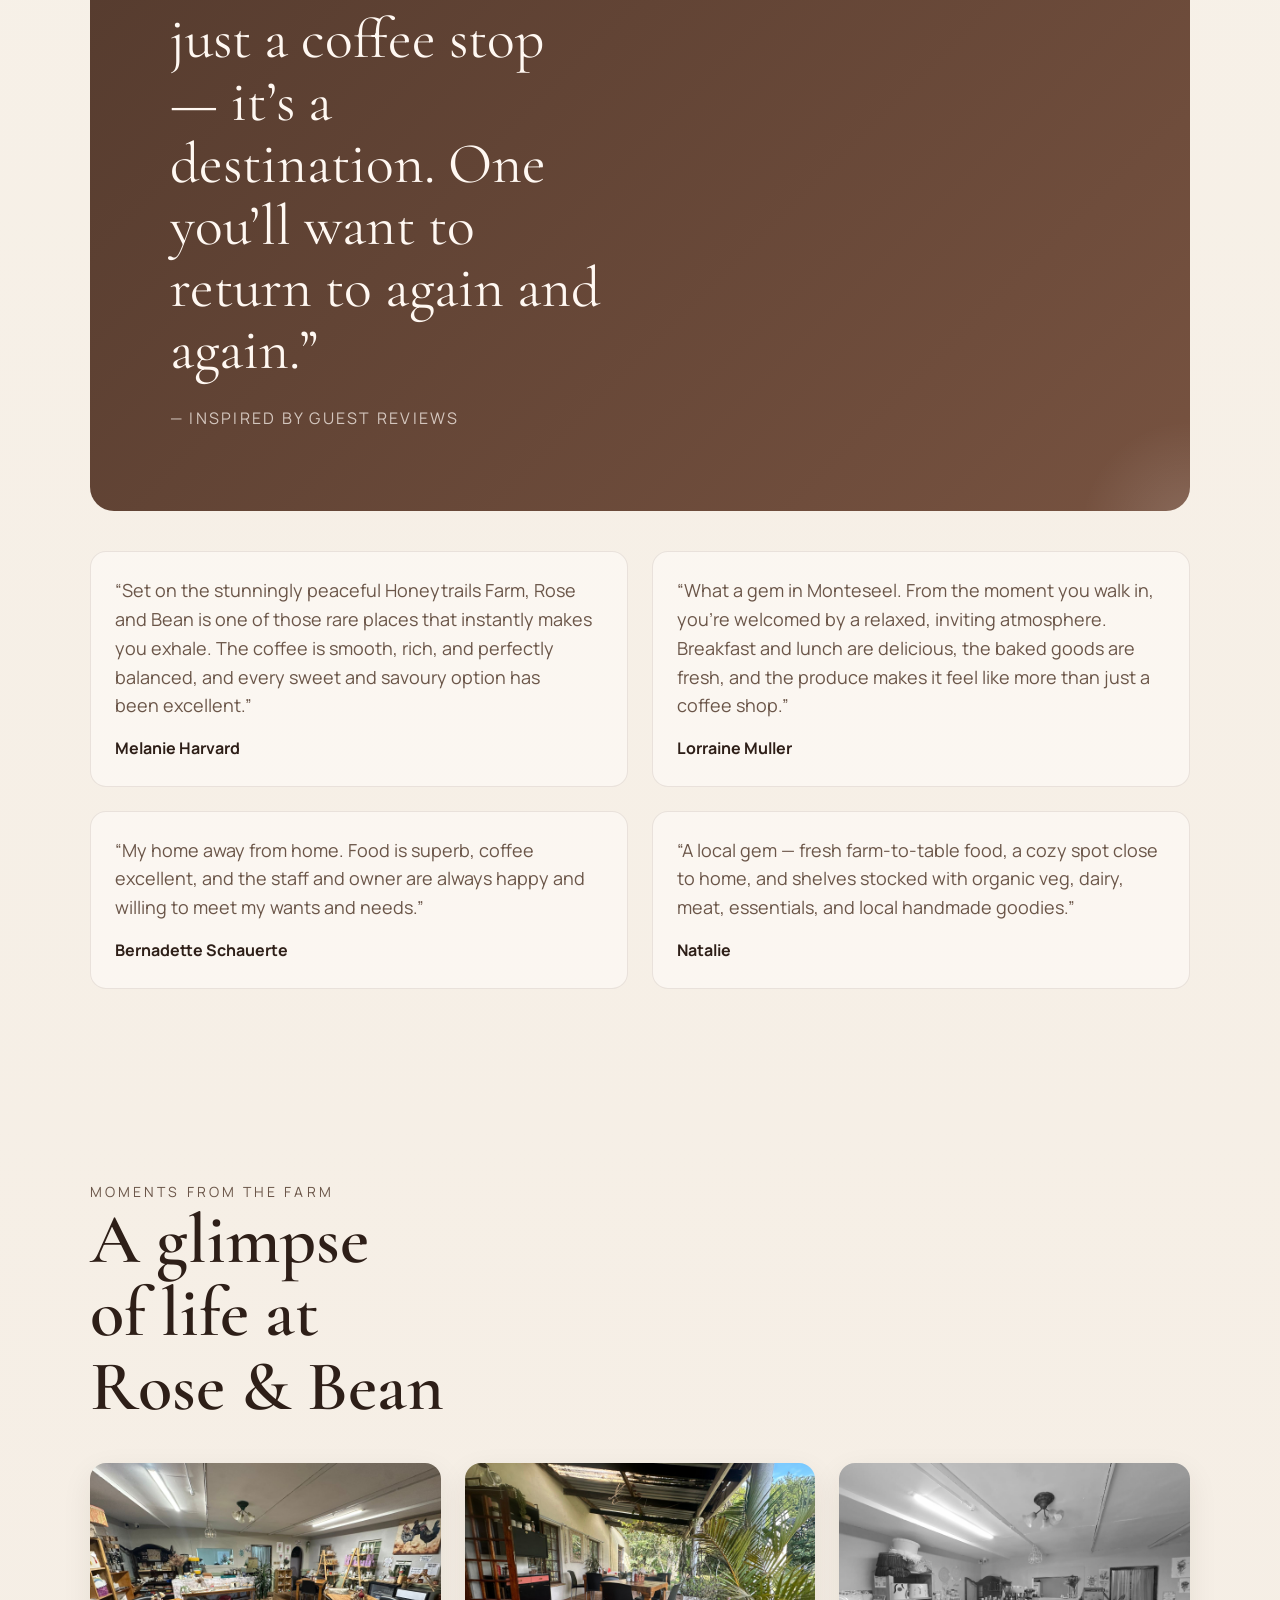
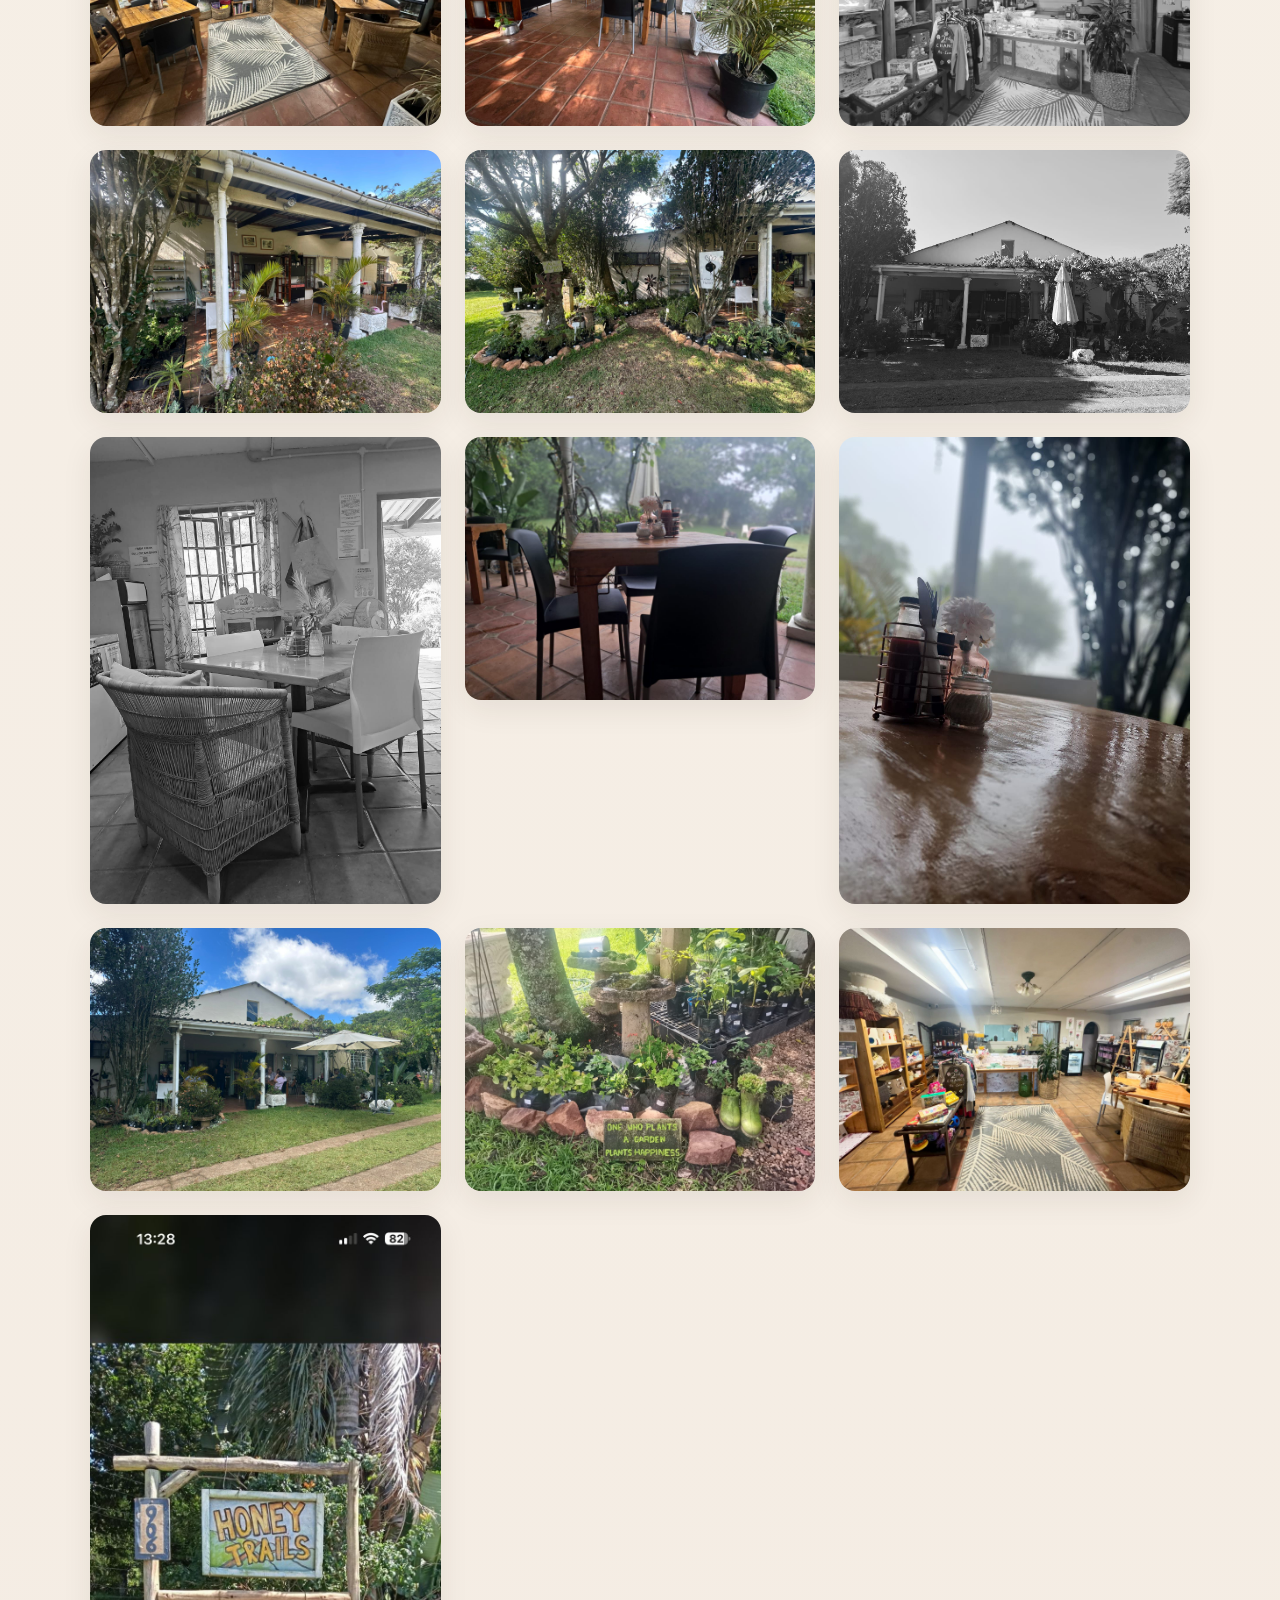
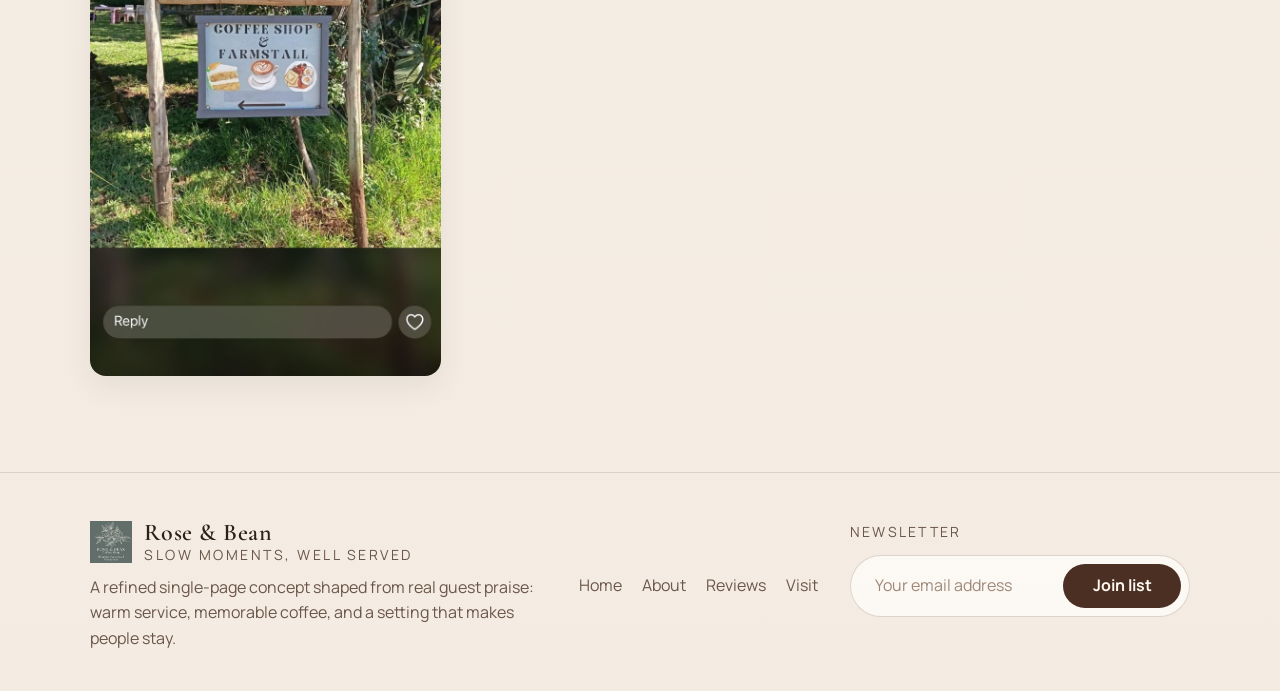
==== commit 860b0781: "six" ====
--- a/rose-and-bean-landing.html
+++ b/rose-and-bean-landing.html
@@ -192,13 +192,12 @@
 
     <header class="site-header" id="top">
       <div class="container header-inner">
-        <a class="brand" href="#top" aria-label="Rose and Bean home">
-          <img src="Images/rab-logo.jpg" alt="Rose & Bean logo" class="brand-mark">
-          <span class="brand-wordmark">
-            <strong>Rose &amp; Bean</strong>
-            <span>Monteseel</span>
-          </span>
-        </a>
+         <a class="brand" href="#top" aria-label="Rose and Bean home">
+           <span class="brand-wordmark">
+             <strong>Rose &amp; Bean</strong>
+             <span>Monteseel</span>
+           </span>
+         </a>
         <nav class="header-nav" aria-label="Primary">
           <a href="#about">About</a>
           <a href="#experience">Experience</a>
@@ -209,8 +208,16 @@
       </div>
     </header>
 
-  <main id="main-content">
-    <section class="hero">
+   <main id="main-content">
+     <section class="section" style="text-align:center;padding:var(--space-8) 0 var(--space-4);">
+       <div class="container">
+         <img src="Images/rab-logo.jpg" alt="Rose & Bean logo" style="width:120px;height:auto;margin-bottom:var(--space-4);">
+         <h2 style="font-family:var(--font-display);font-size:var(--text-hero);font-weight:600;letter-spacing:-0.03em;max-width:20ch;margin:0 auto;color:var(--color-text);">Rose &amp; Bean</h2>
+         <p style="font-size:var(--text-lg);color:var(--color-text-muted);margin-top:var(--space-3);max-width:32ch;">A countryside coffee shop and farm destination in Monteseel, South Africa</p>
+       </div>
+     </section>
+     
+     <section class="hero">
       <div class="container hero-grid">
         <div class="hero-copy">
           <p class="eyebrow">A countryside pause, beautifully brewed</p>
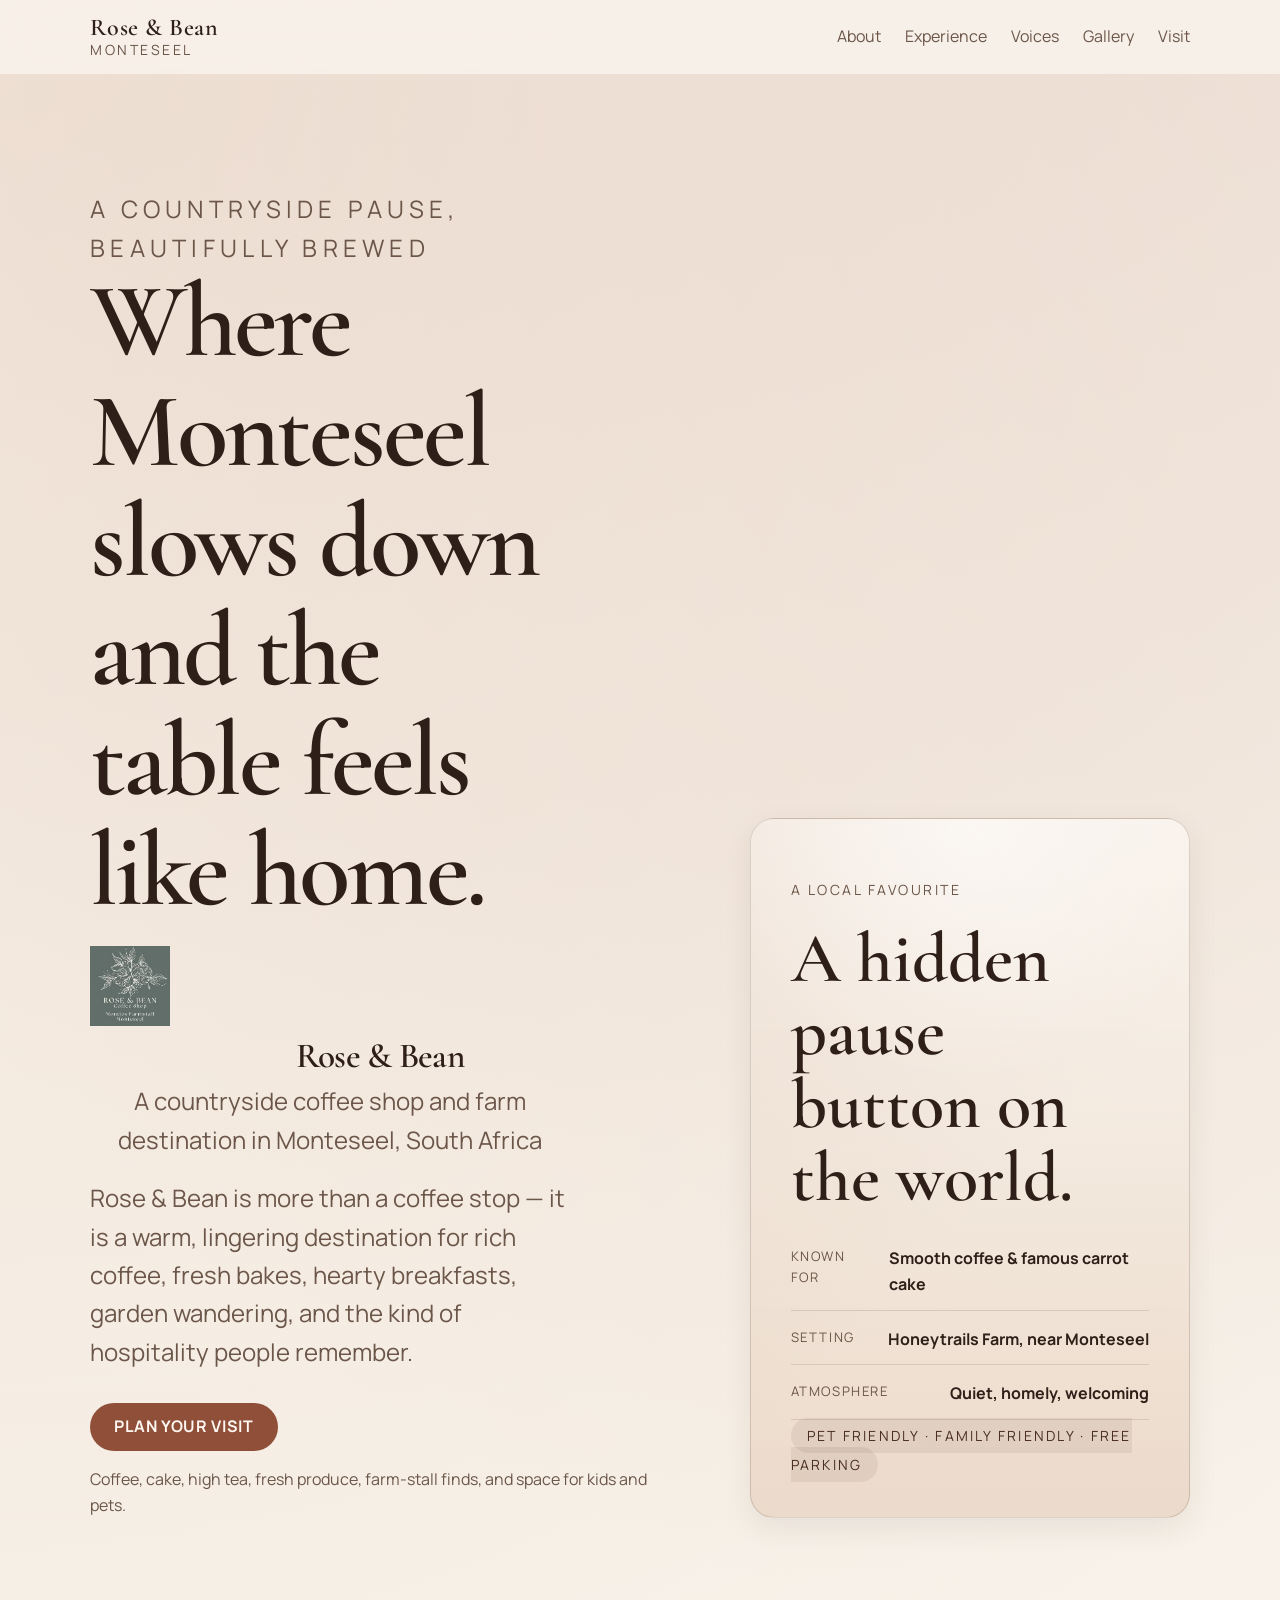
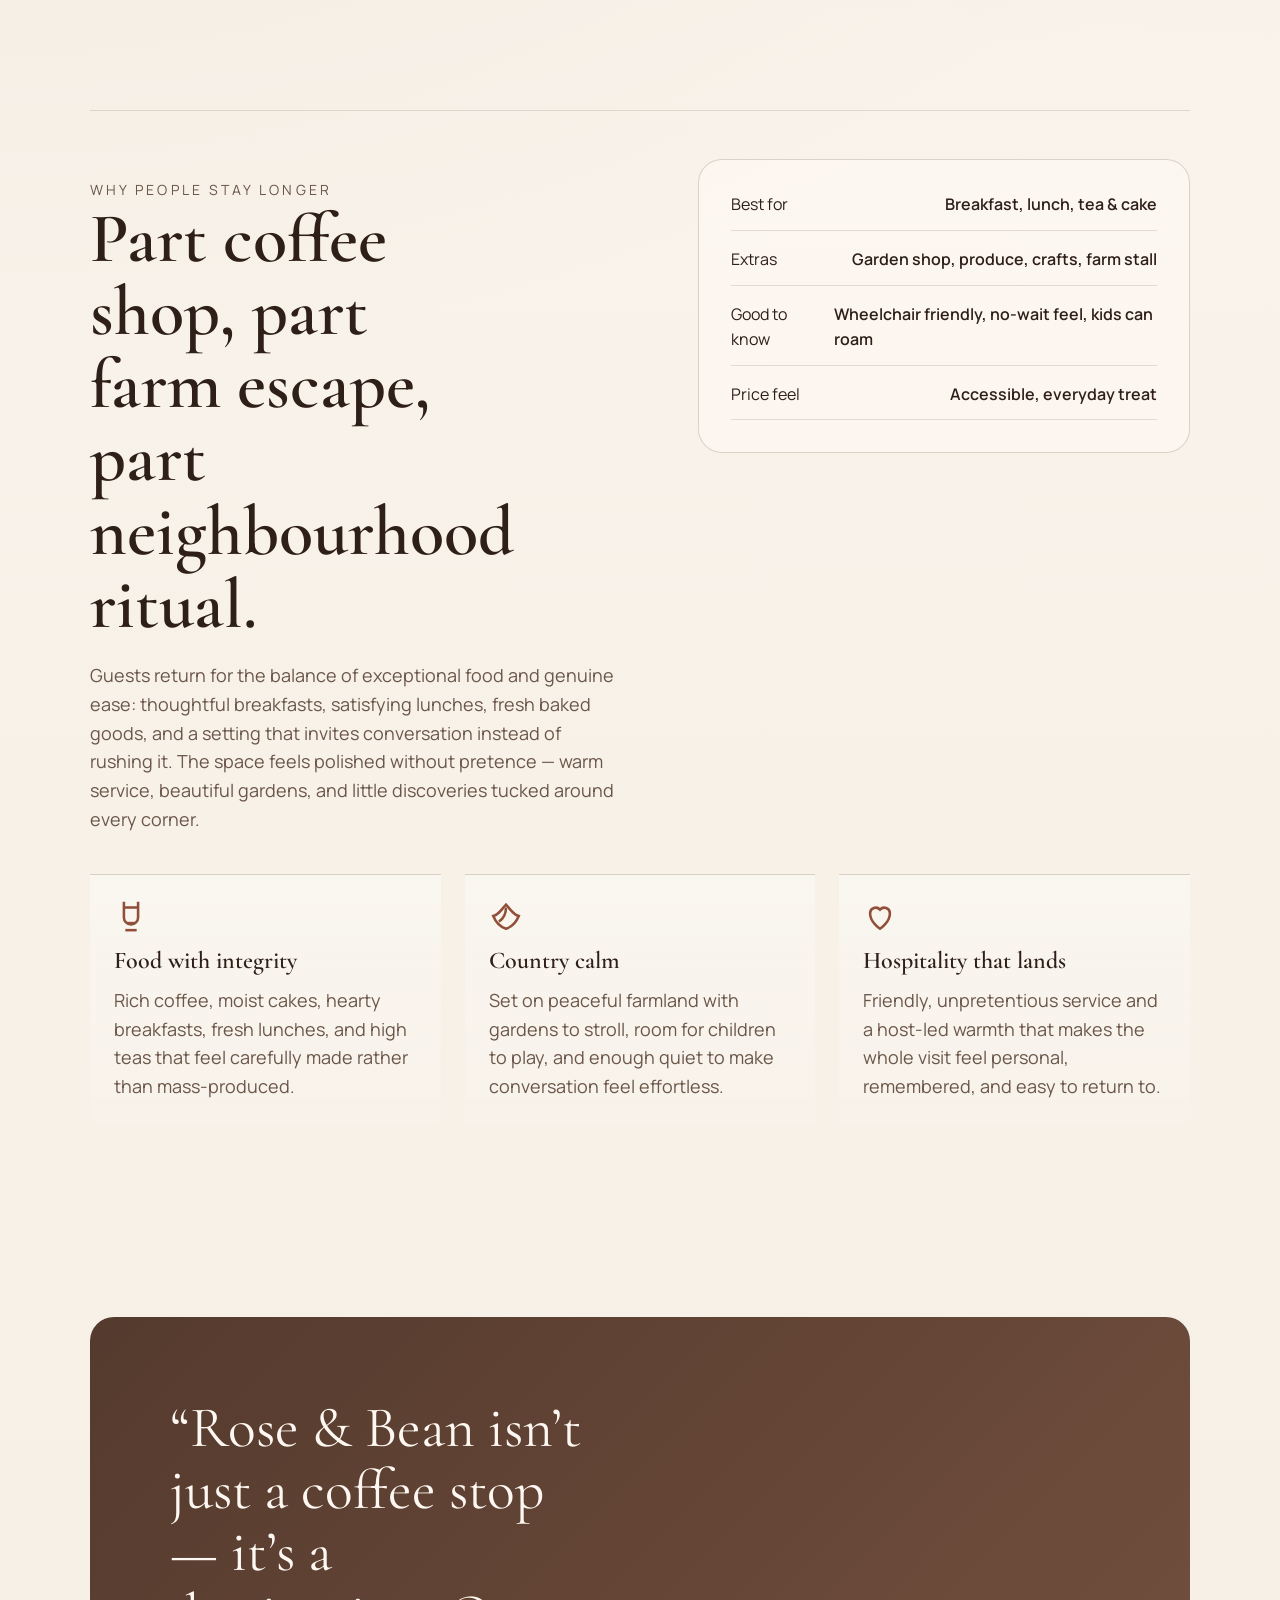
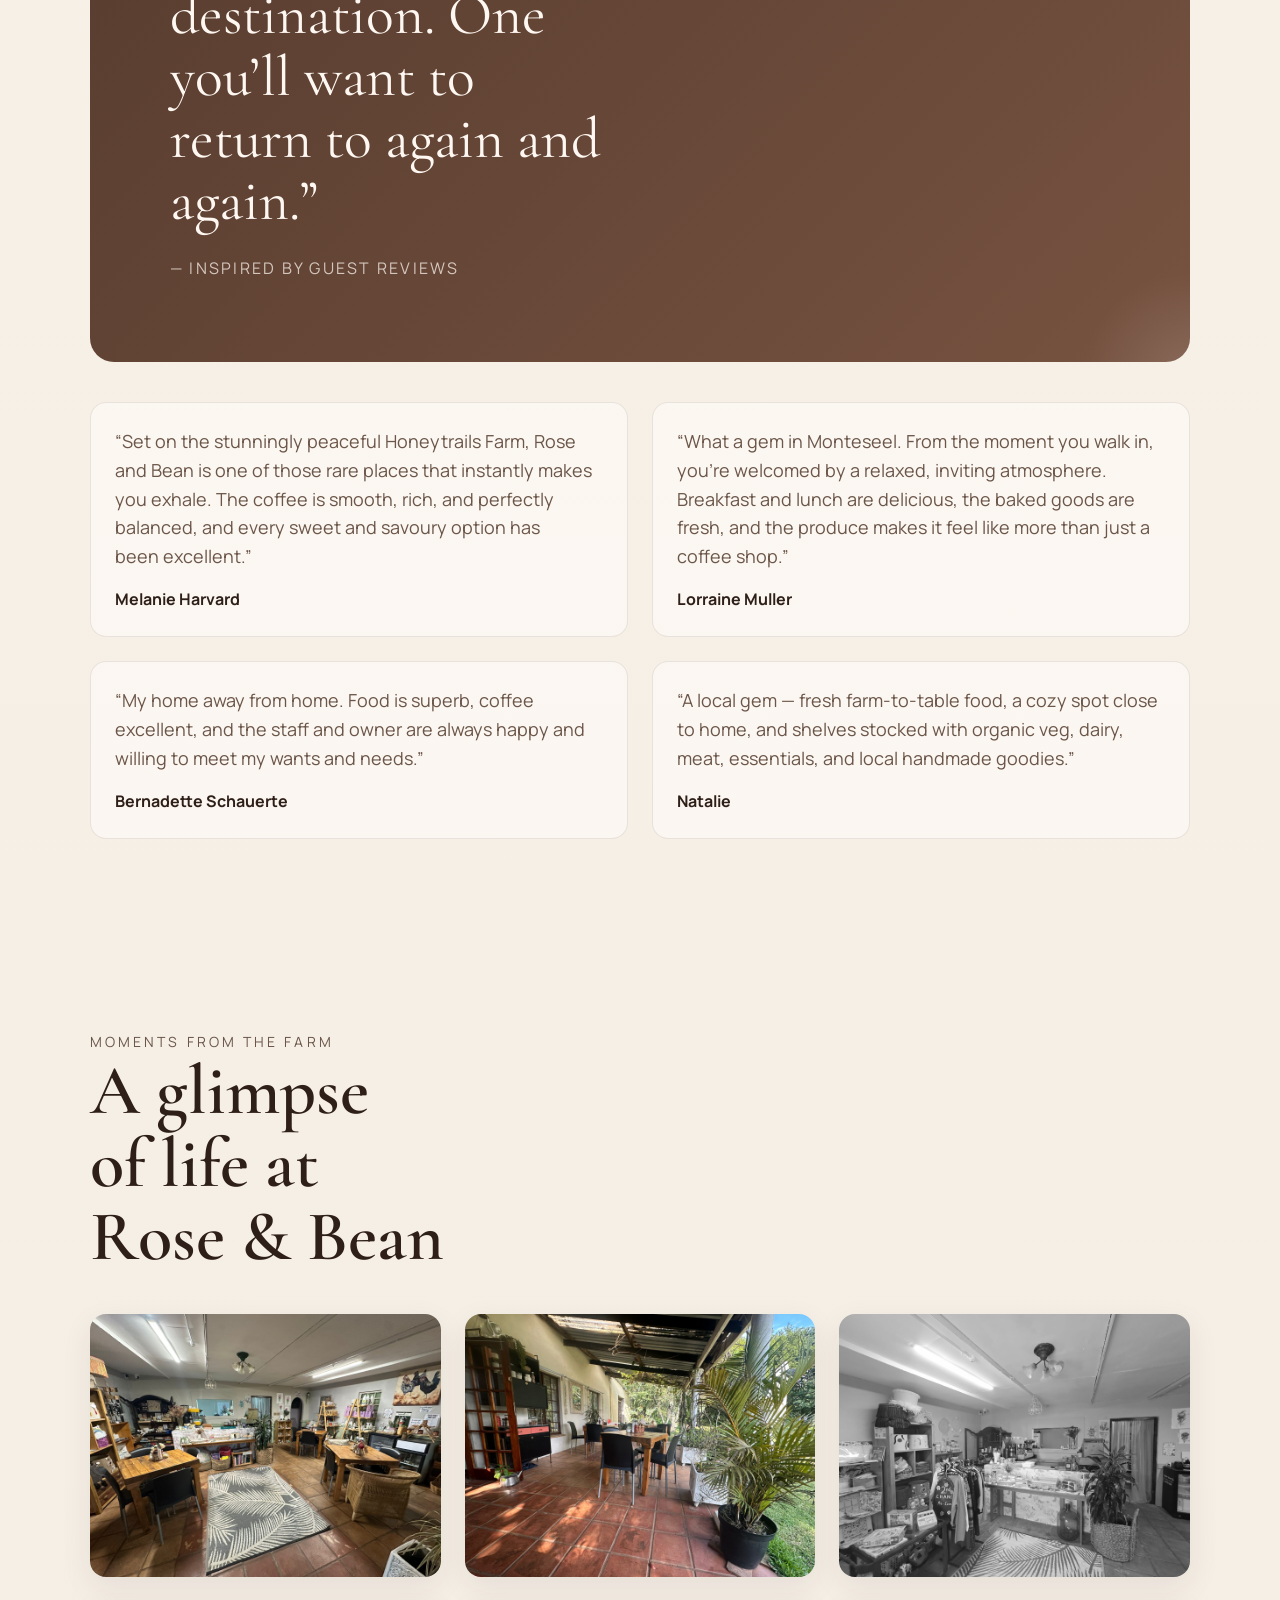
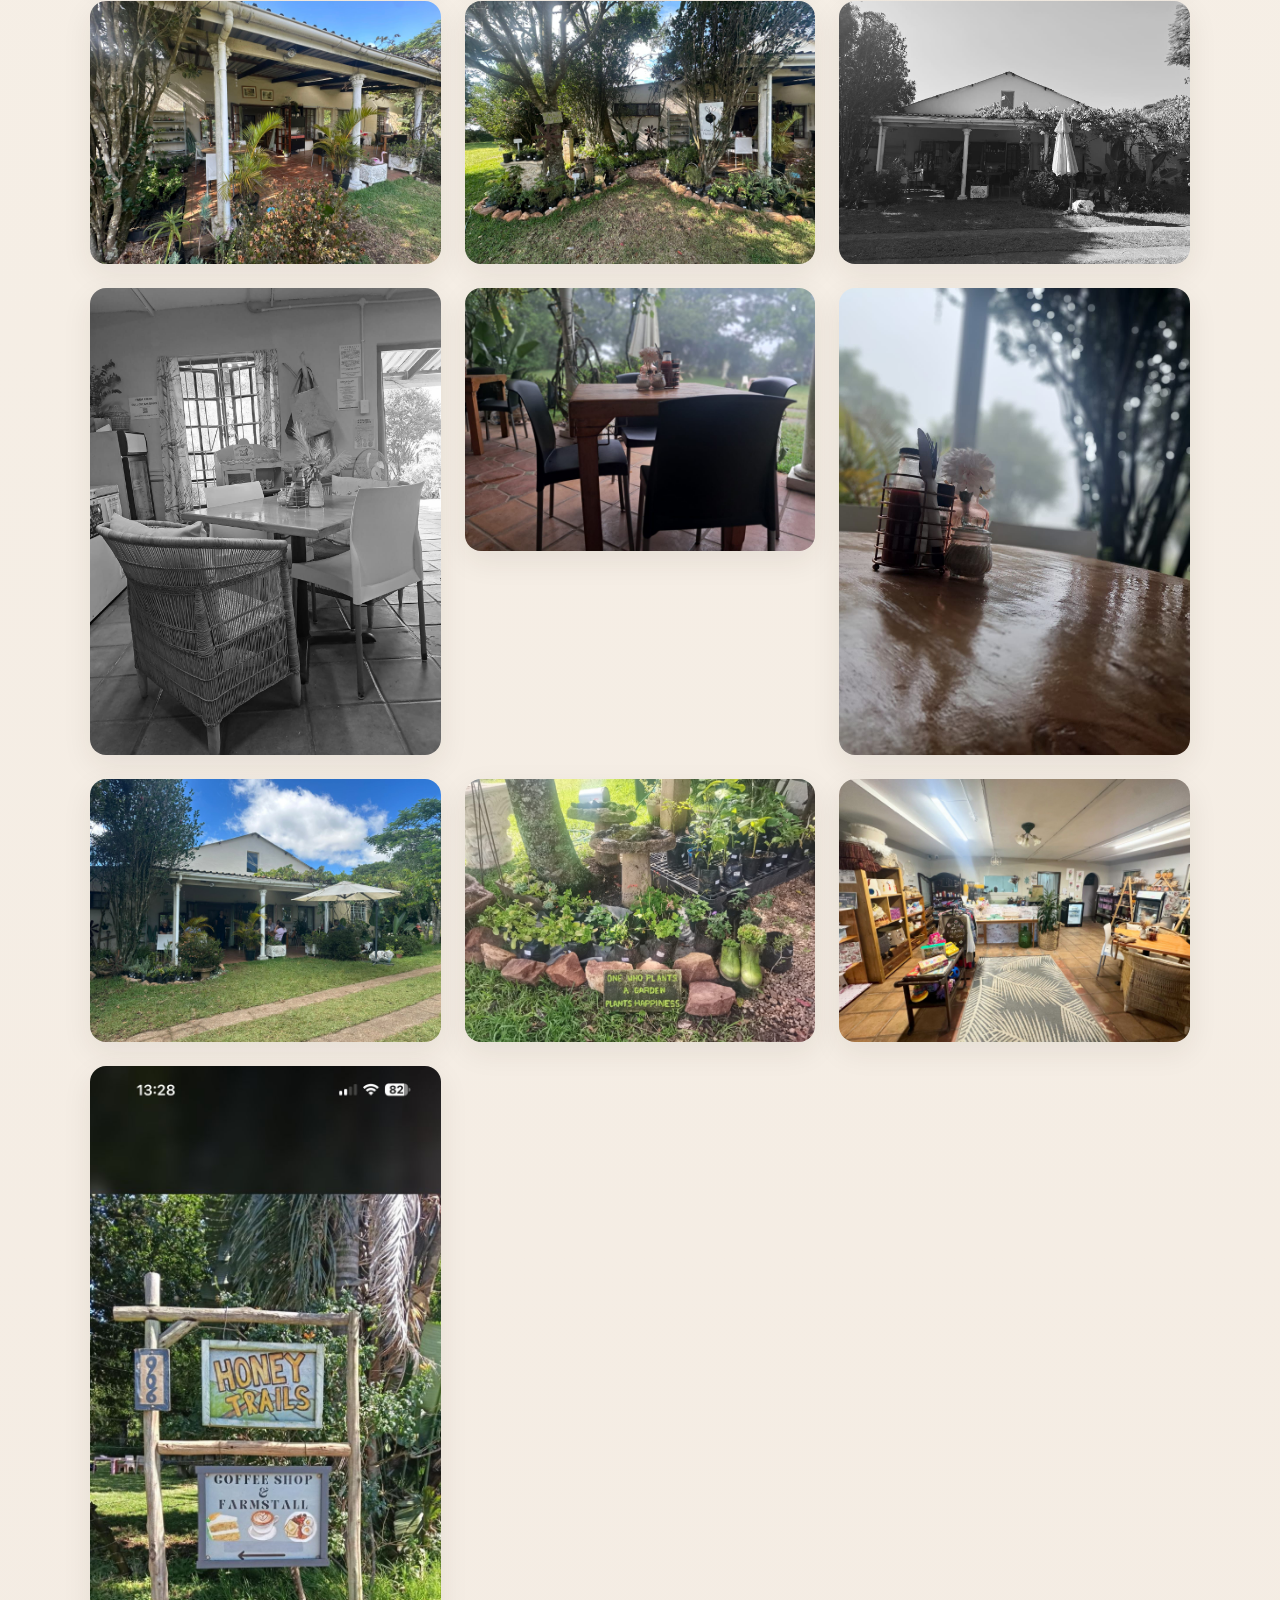
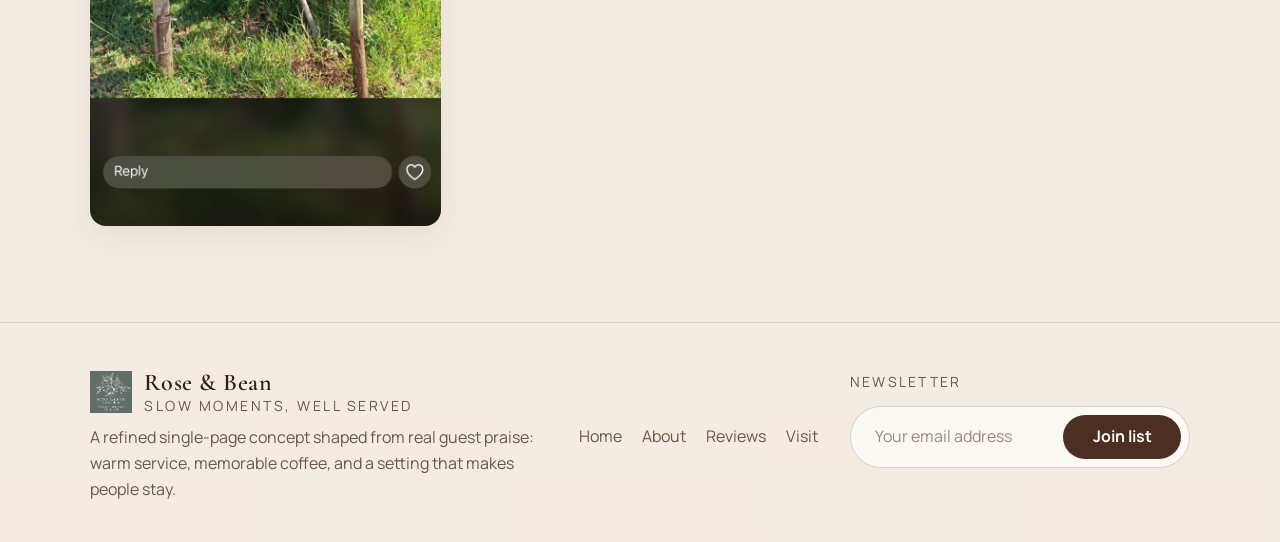
==== commit 9a3600c3: "eight" ====
--- a/rose-and-bean-landing.html
+++ b/rose-and-bean-landing.html
@@ -208,21 +208,18 @@
       </div>
     </header>
 
-   <main id="main-content">
-     <section class="section" style="text-align:center;padding:var(--space-8) 0 var(--space-4);">
-       <div class="container">
-         <img src="Images/rab-logo.jpg" alt="Rose & Bean logo" style="width:120px;height:auto;margin-bottom:var(--space-4);">
-         <h2 style="font-family:var(--font-display);font-size:var(--text-hero);font-weight:600;letter-spacing:-0.03em;max-width:20ch;margin:0 auto;color:var(--color-text);">Rose &amp; Bean</h2>
-         <p style="font-size:var(--text-lg);color:var(--color-text-muted);margin-top:var(--space-3);max-width:32ch;">A countryside coffee shop and farm destination in Monteseel, South Africa</p>
-       </div>
-     </section>
-     
-     <section class="hero">
+    <main id="main-content">
+      <section class="hero">
       <div class="container hero-grid">
-        <div class="hero-copy">
-          <p class="eyebrow">A countryside pause, beautifully brewed</p>
-          <h1>Where Monteseel slows down and the table feels like home.</h1>
-          <p>Rose &amp; Bean is more than a coffee stop — it is a warm, lingering destination for rich coffee, fresh bakes, hearty breakfasts, garden wandering, and the kind of hospitality people remember.</p>
+         <div class="hero-copy">
+           <p class="eyebrow">A countryside pause, beautifully brewed</p>
+           <h1>Where Monteseel slows down and the table feels like home.</h1>
+           <div style="text-align:center;margin:var(--space-5) 0;">
+             <img src="Images/rab-logo.jpg" alt="Rose & Bean logo" style="width:80px;height:auto;margin-bottom:var(--space-3);">
+             <h2 style="font-family:var(--font-display);font-size:var(--text-xl);font-weight:600;letter-spacing:-0.02em;color:var(--color-text);margin:0;">Rose &amp; Bean</h2>
+             <p style="font-size:var(--text-lg);color:var(--color-text-muted);margin-top:var(--space-2);max-width:32ch;">A countryside coffee shop and farm destination in Monteseel, South Africa</p>
+           </div>
+           <p>Rose &amp; Bean is more than a coffee stop — it is a warm, lingering destination for rich coffee, fresh bakes, hearty breakfasts, garden wandering, and the kind of hospitality people remember.</p>
           <div class="hero-actions">
             <a class="btn-primary" href="#visit">Plan your visit</a>
             <span class="hero-note">Coffee, cake, high tea, fresh produce, farm-stall finds, and space for kids and pets.</span>
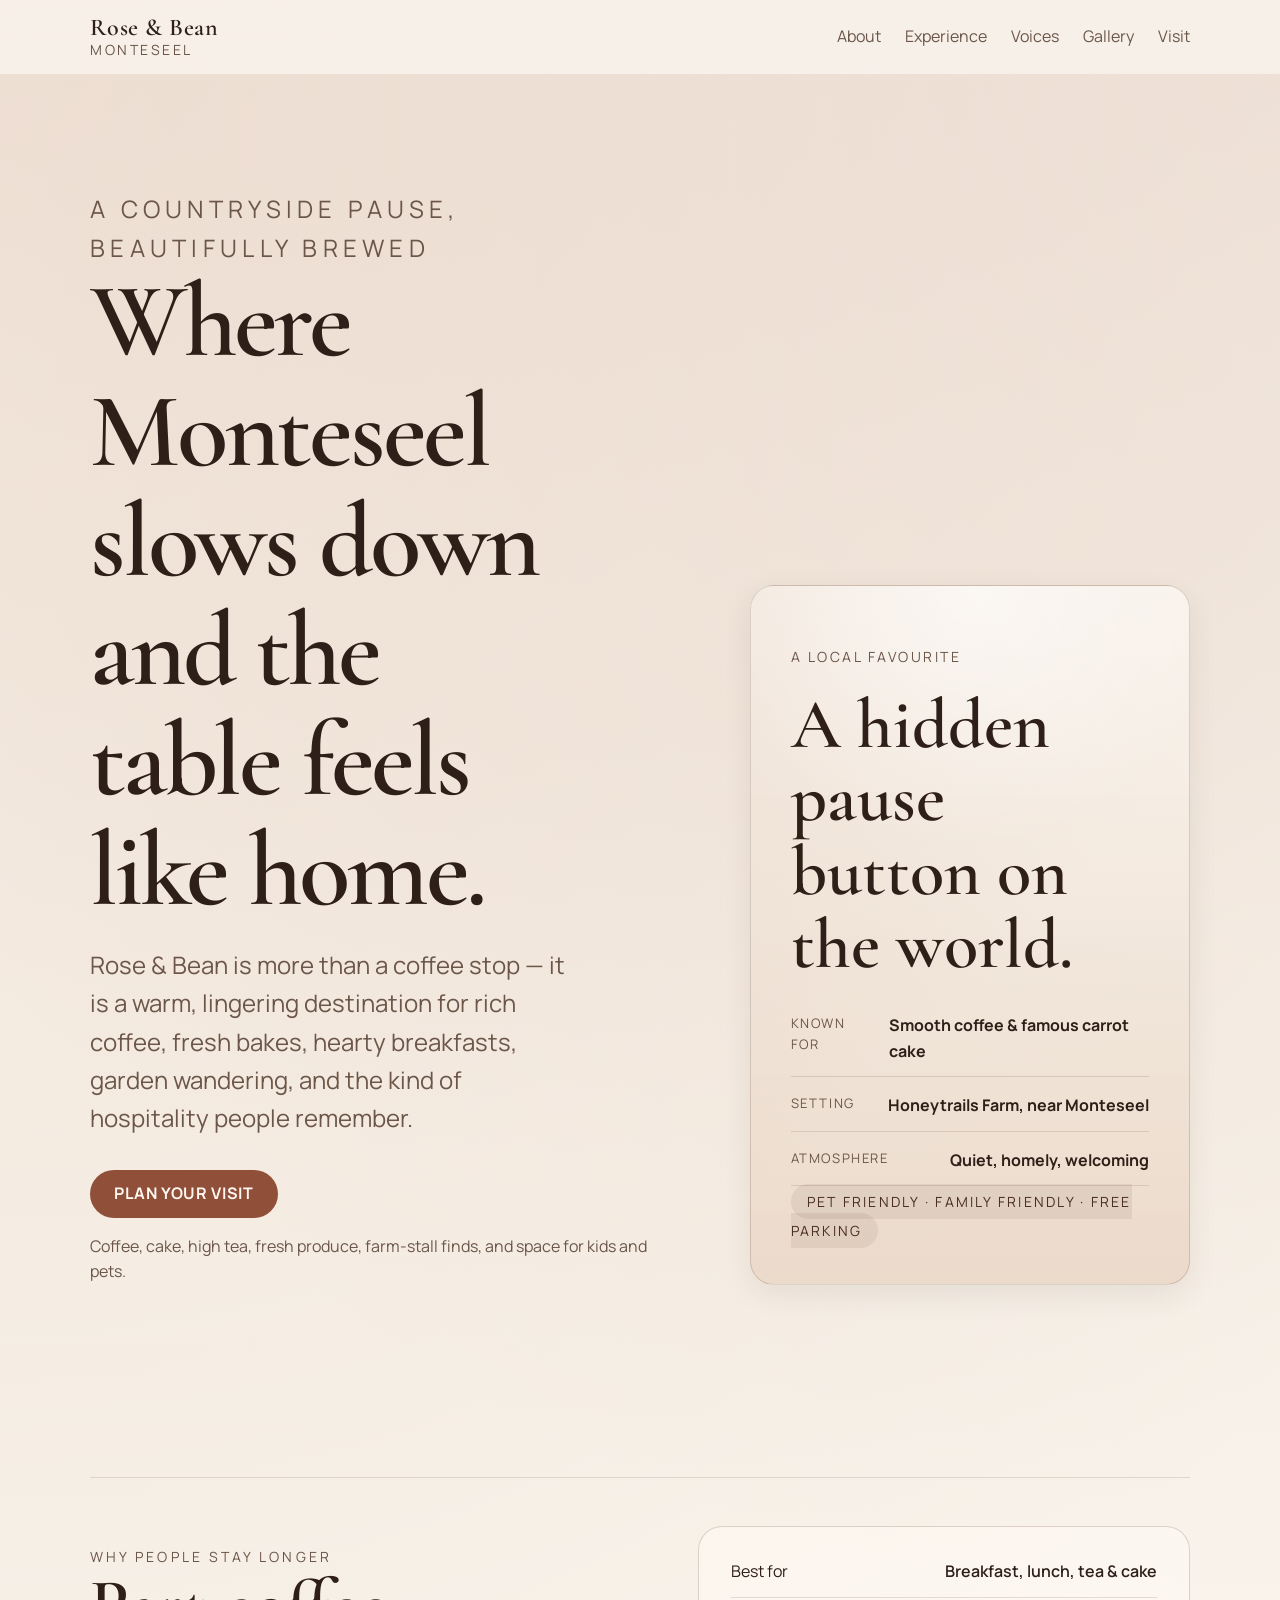
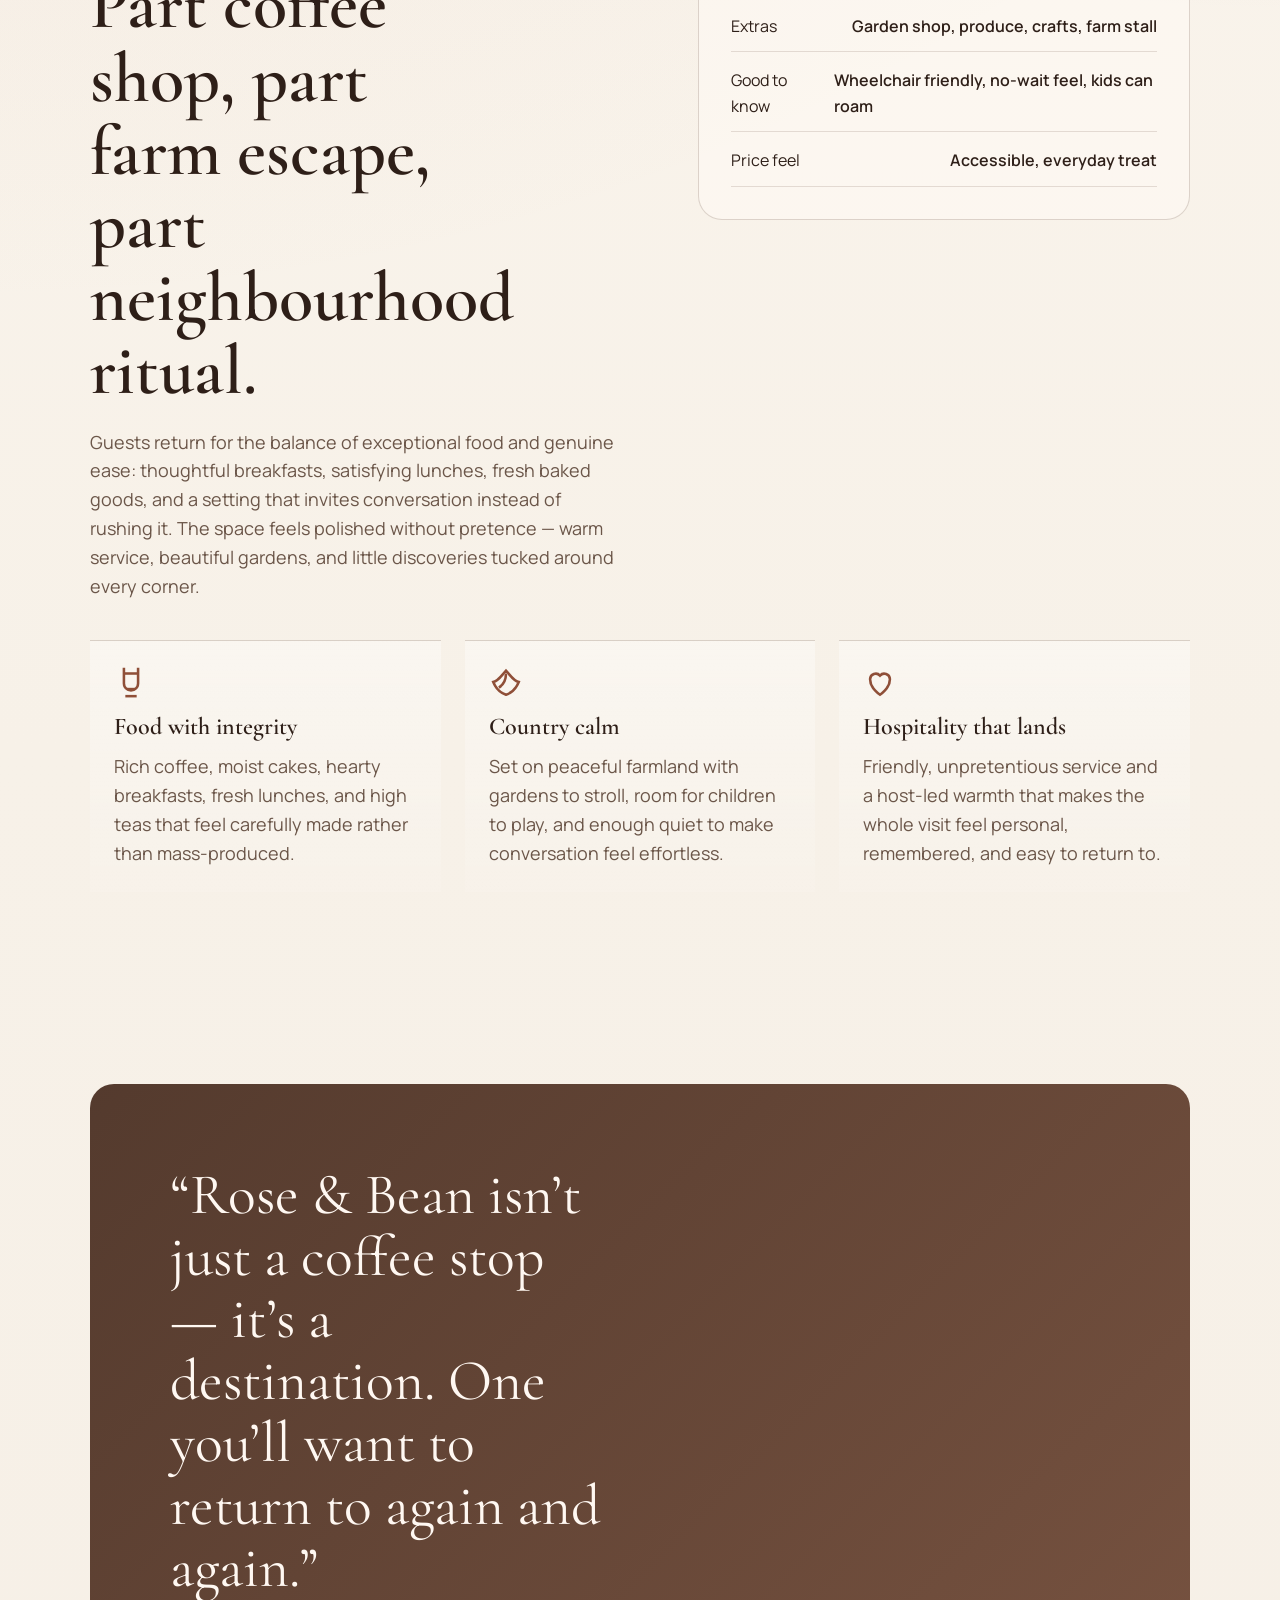
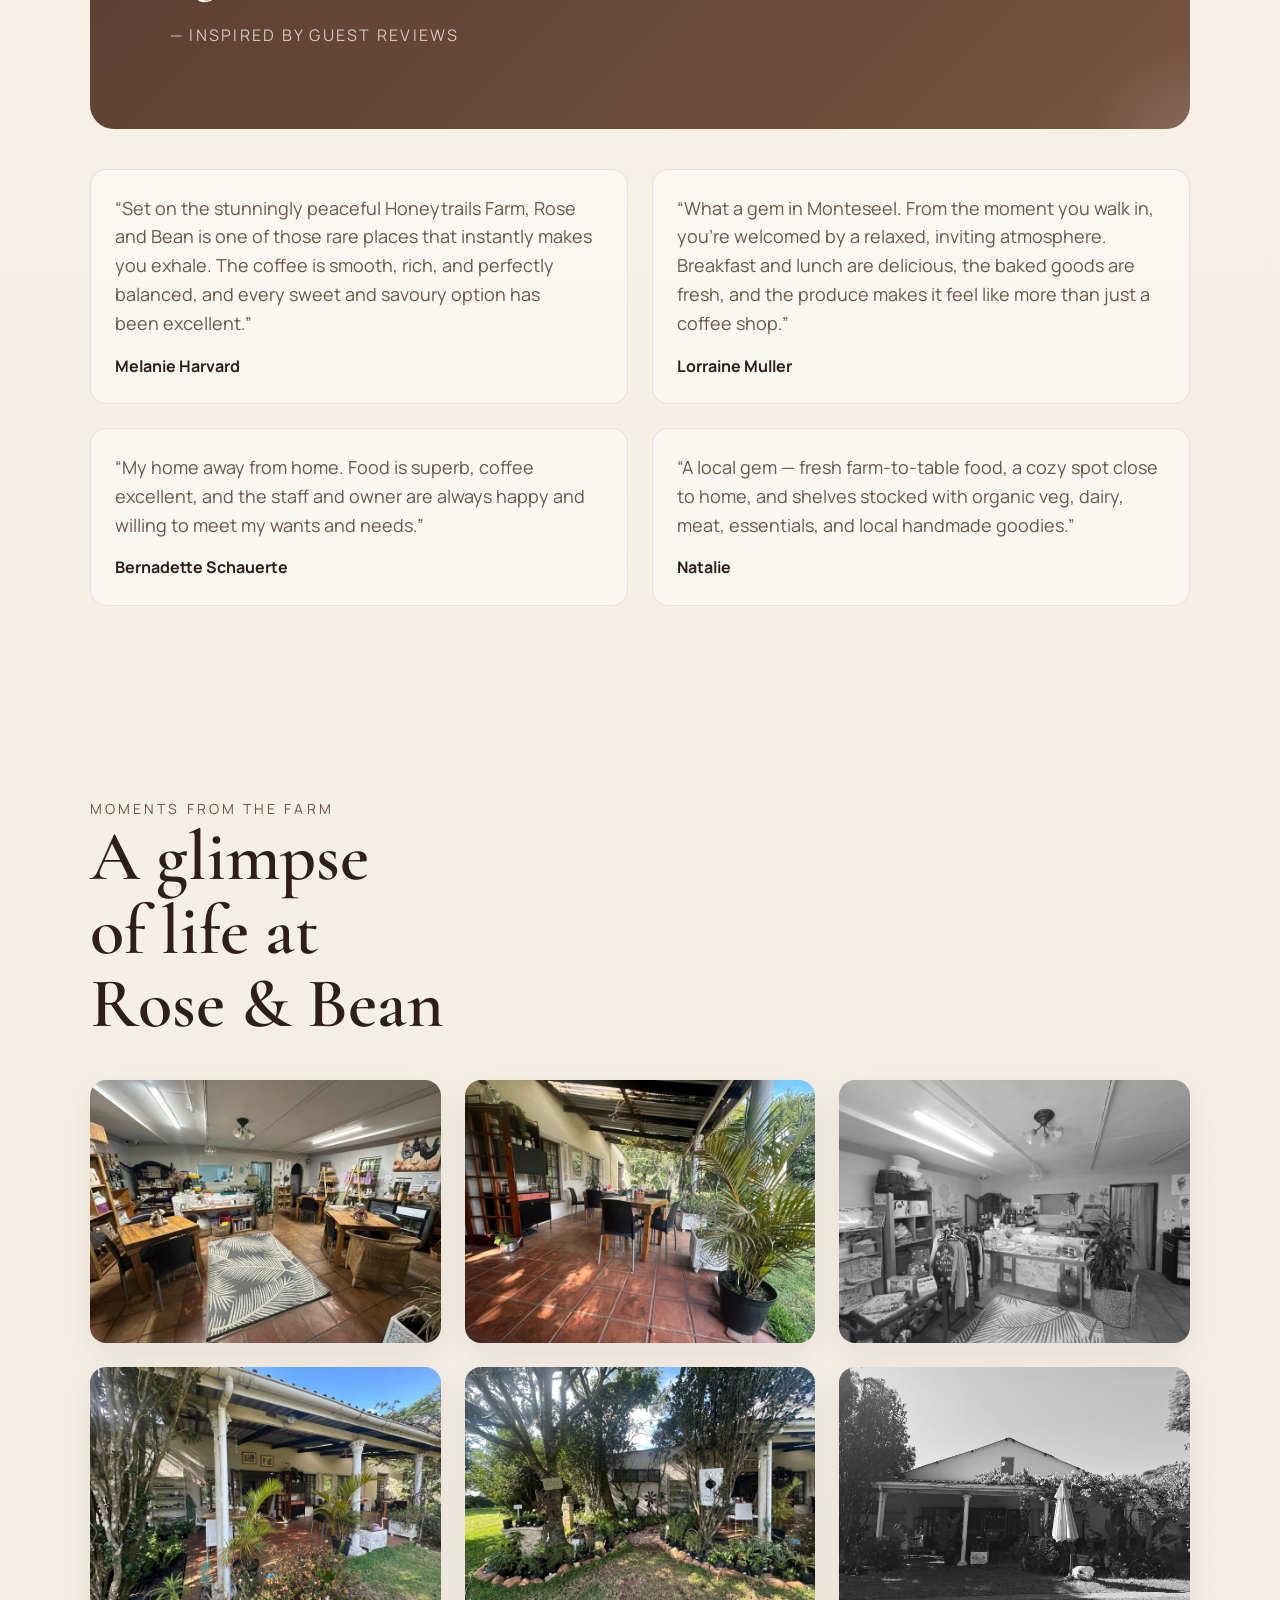
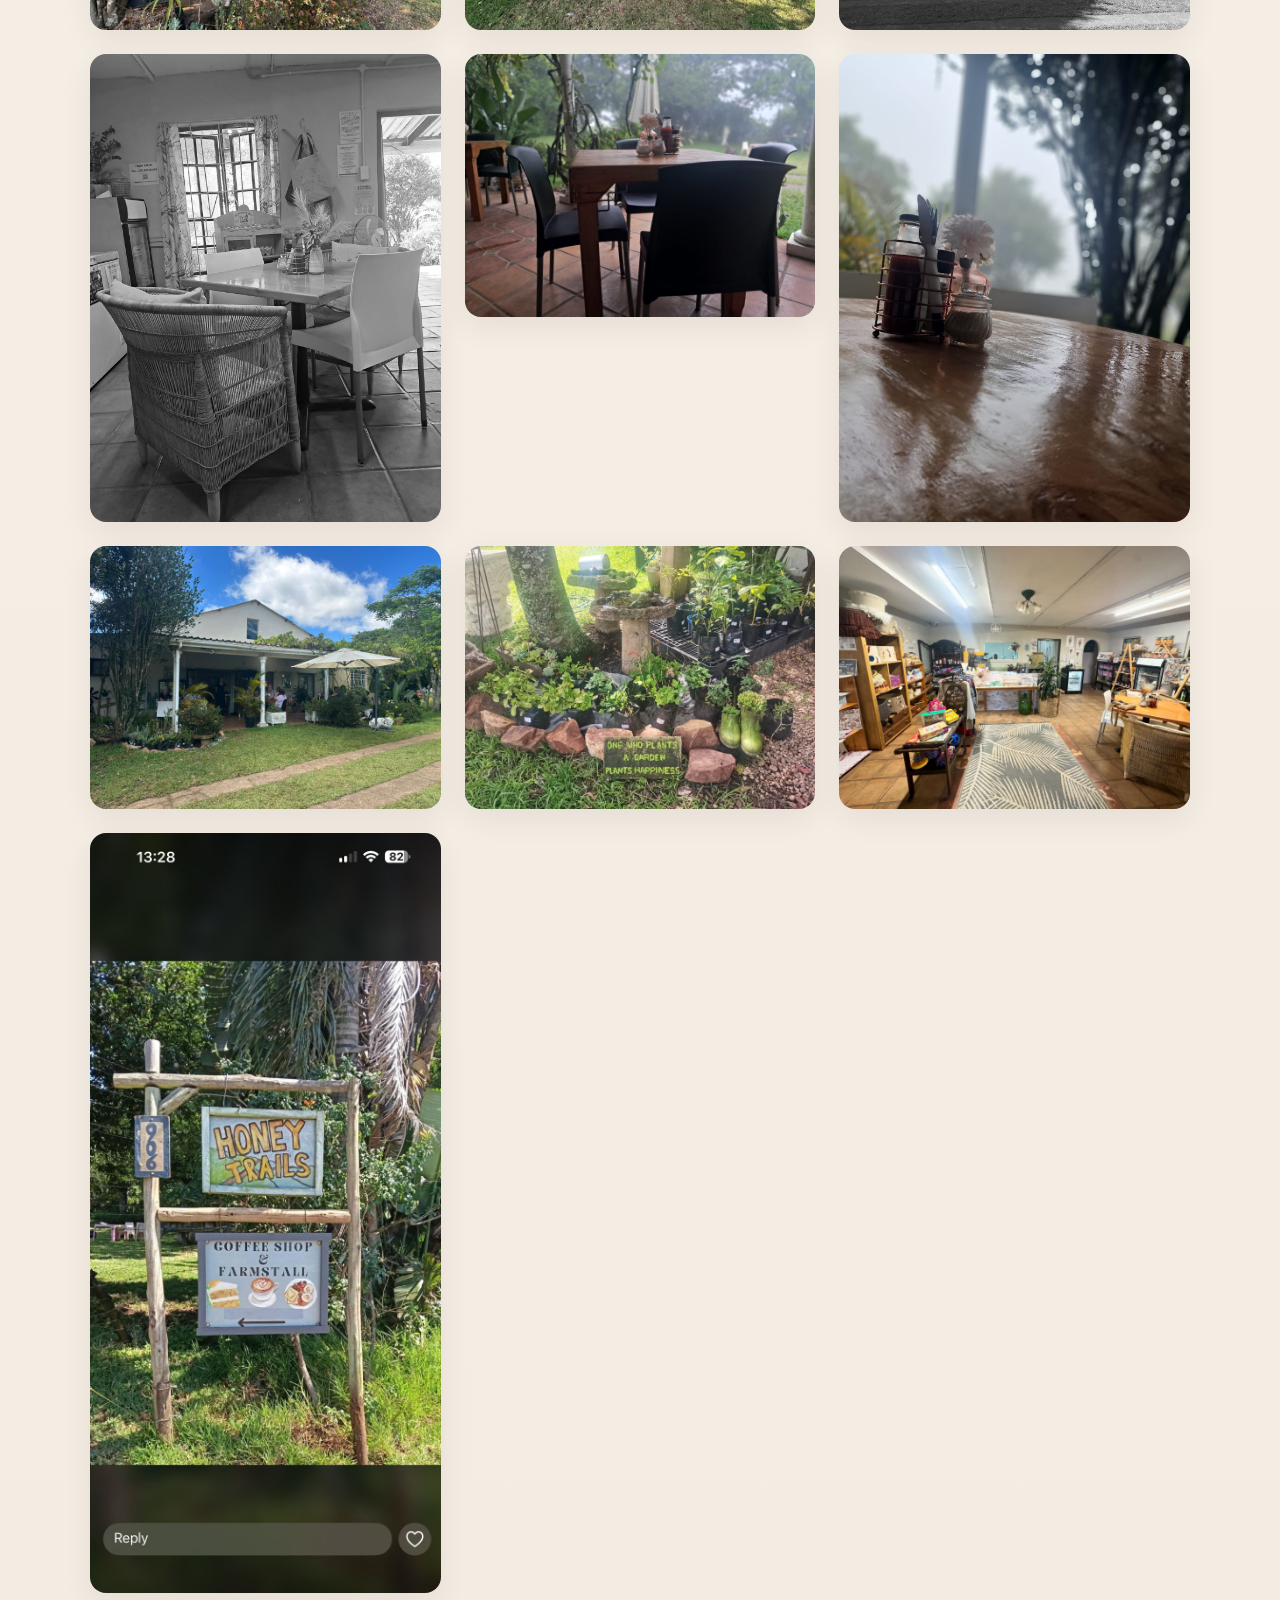
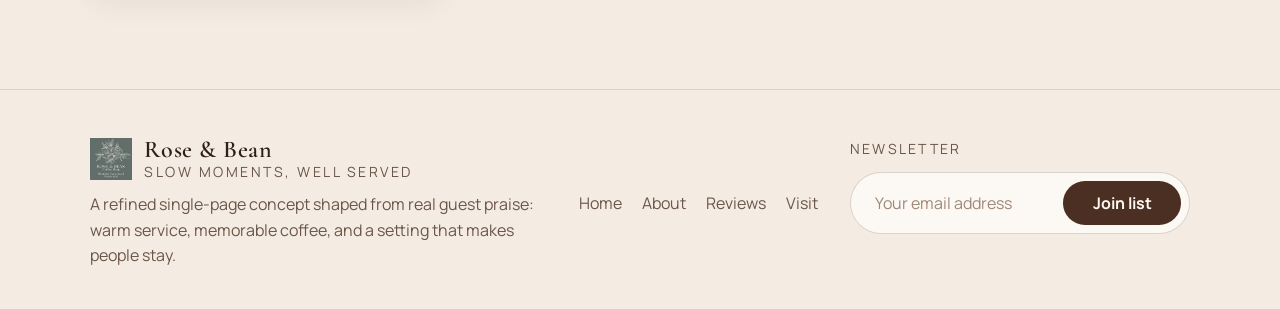
==== commit 21a131fa: "nine" ====
--- a/rose-and-bean-landing.html
+++ b/rose-and-bean-landing.html
@@ -211,15 +211,10 @@
     <main id="main-content">
       <section class="hero">
       <div class="container hero-grid">
-         <div class="hero-copy">
-           <p class="eyebrow">A countryside pause, beautifully brewed</p>
-           <h1>Where Monteseel slows down and the table feels like home.</h1>
-           <div style="text-align:center;margin:var(--space-5) 0;">
-             <img src="Images/rab-logo.jpg" alt="Rose & Bean logo" style="width:80px;height:auto;margin-bottom:var(--space-3);">
-             <h2 style="font-family:var(--font-display);font-size:var(--text-xl);font-weight:600;letter-spacing:-0.02em;color:var(--color-text);margin:0;">Rose &amp; Bean</h2>
-             <p style="font-size:var(--text-lg);color:var(--color-text-muted);margin-top:var(--space-2);max-width:32ch;">A countryside coffee shop and farm destination in Monteseel, South Africa</p>
-           </div>
-           <p>Rose &amp; Bean is more than a coffee stop — it is a warm, lingering destination for rich coffee, fresh bakes, hearty breakfasts, garden wandering, and the kind of hospitality people remember.</p>
+          <div class="hero-copy">
+            <p class="eyebrow">A countryside pause, beautifully brewed</p>
+            <h1>Where Monteseel slows down and the table feels like home.</h1>
+            <p>Rose &amp; Bean is more than a coffee stop — it is a warm, lingering destination for rich coffee, fresh bakes, hearty breakfasts, garden wandering, and the kind of hospitality people remember.</p>
           <div class="hero-actions">
             <a class="btn-primary" href="#visit">Plan your visit</a>
             <span class="hero-note">Coffee, cake, high tea, fresh produce, farm-stall finds, and space for kids and pets.</span>
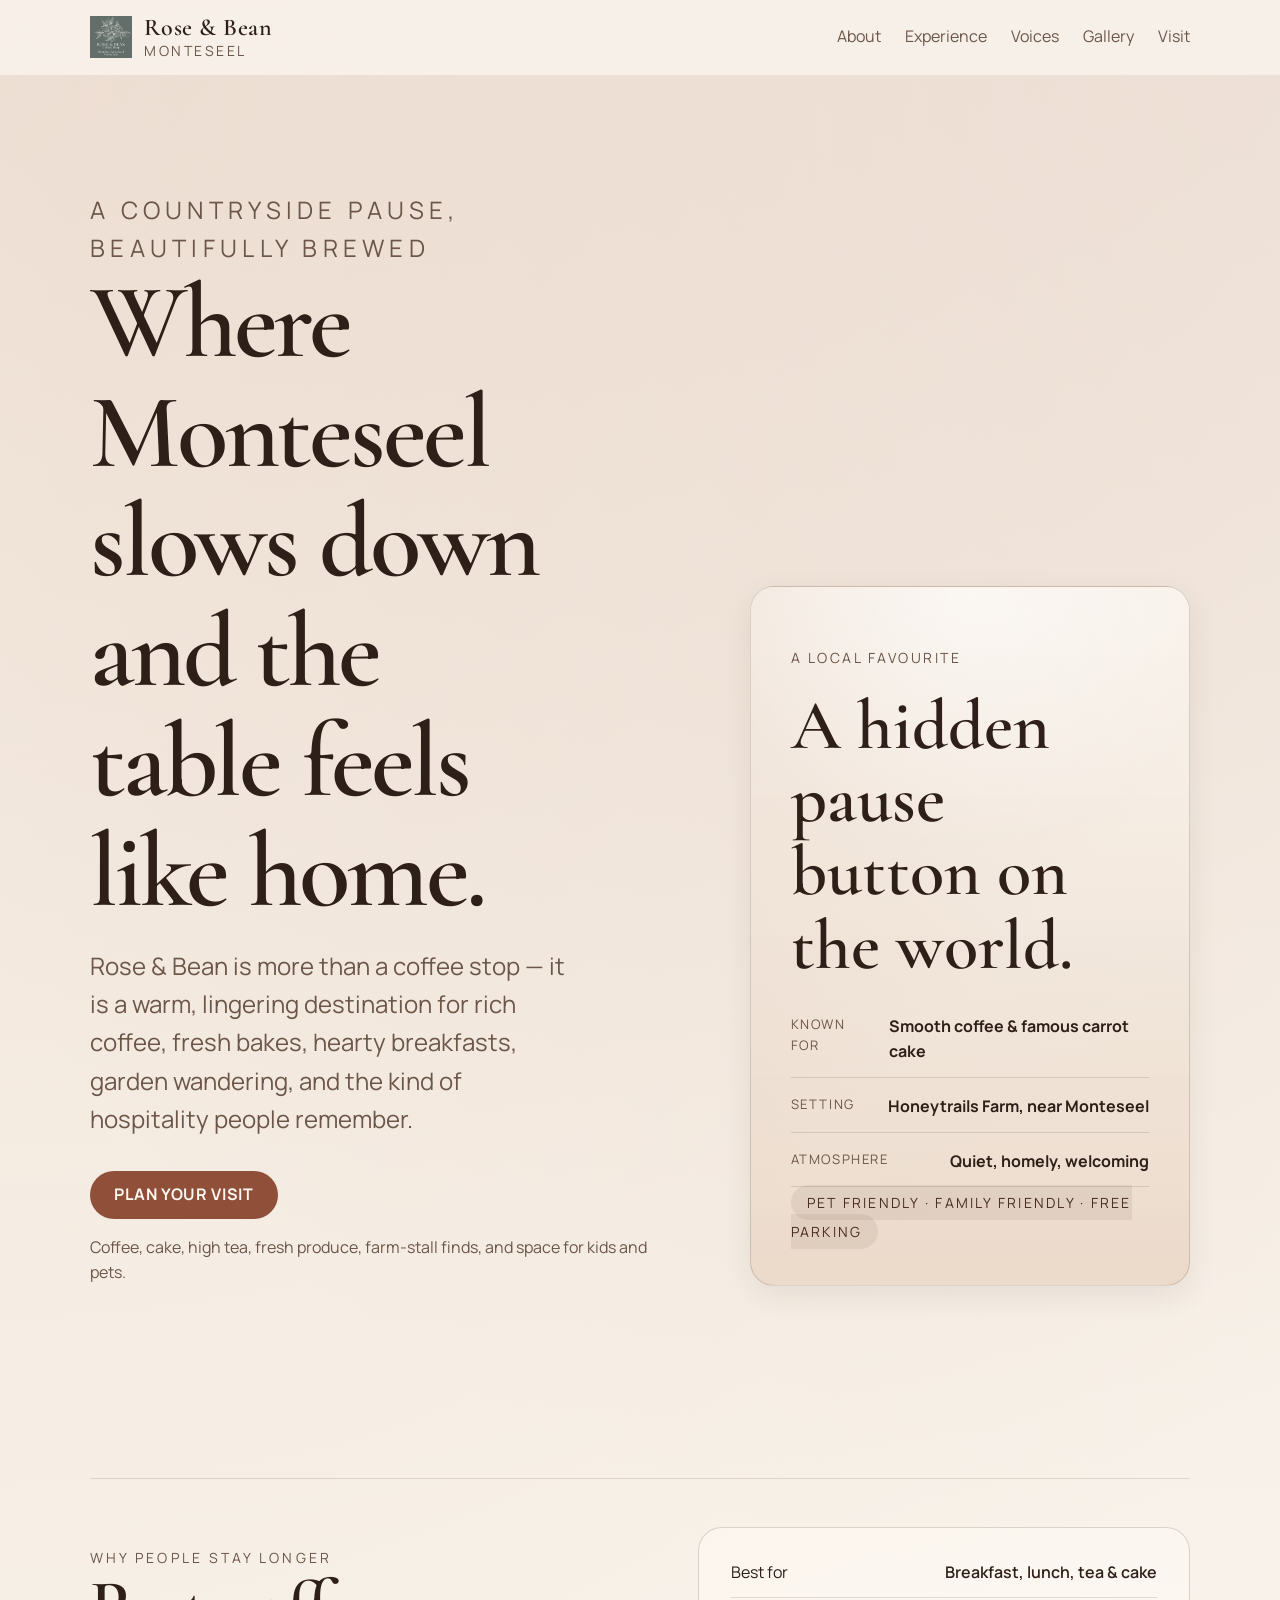
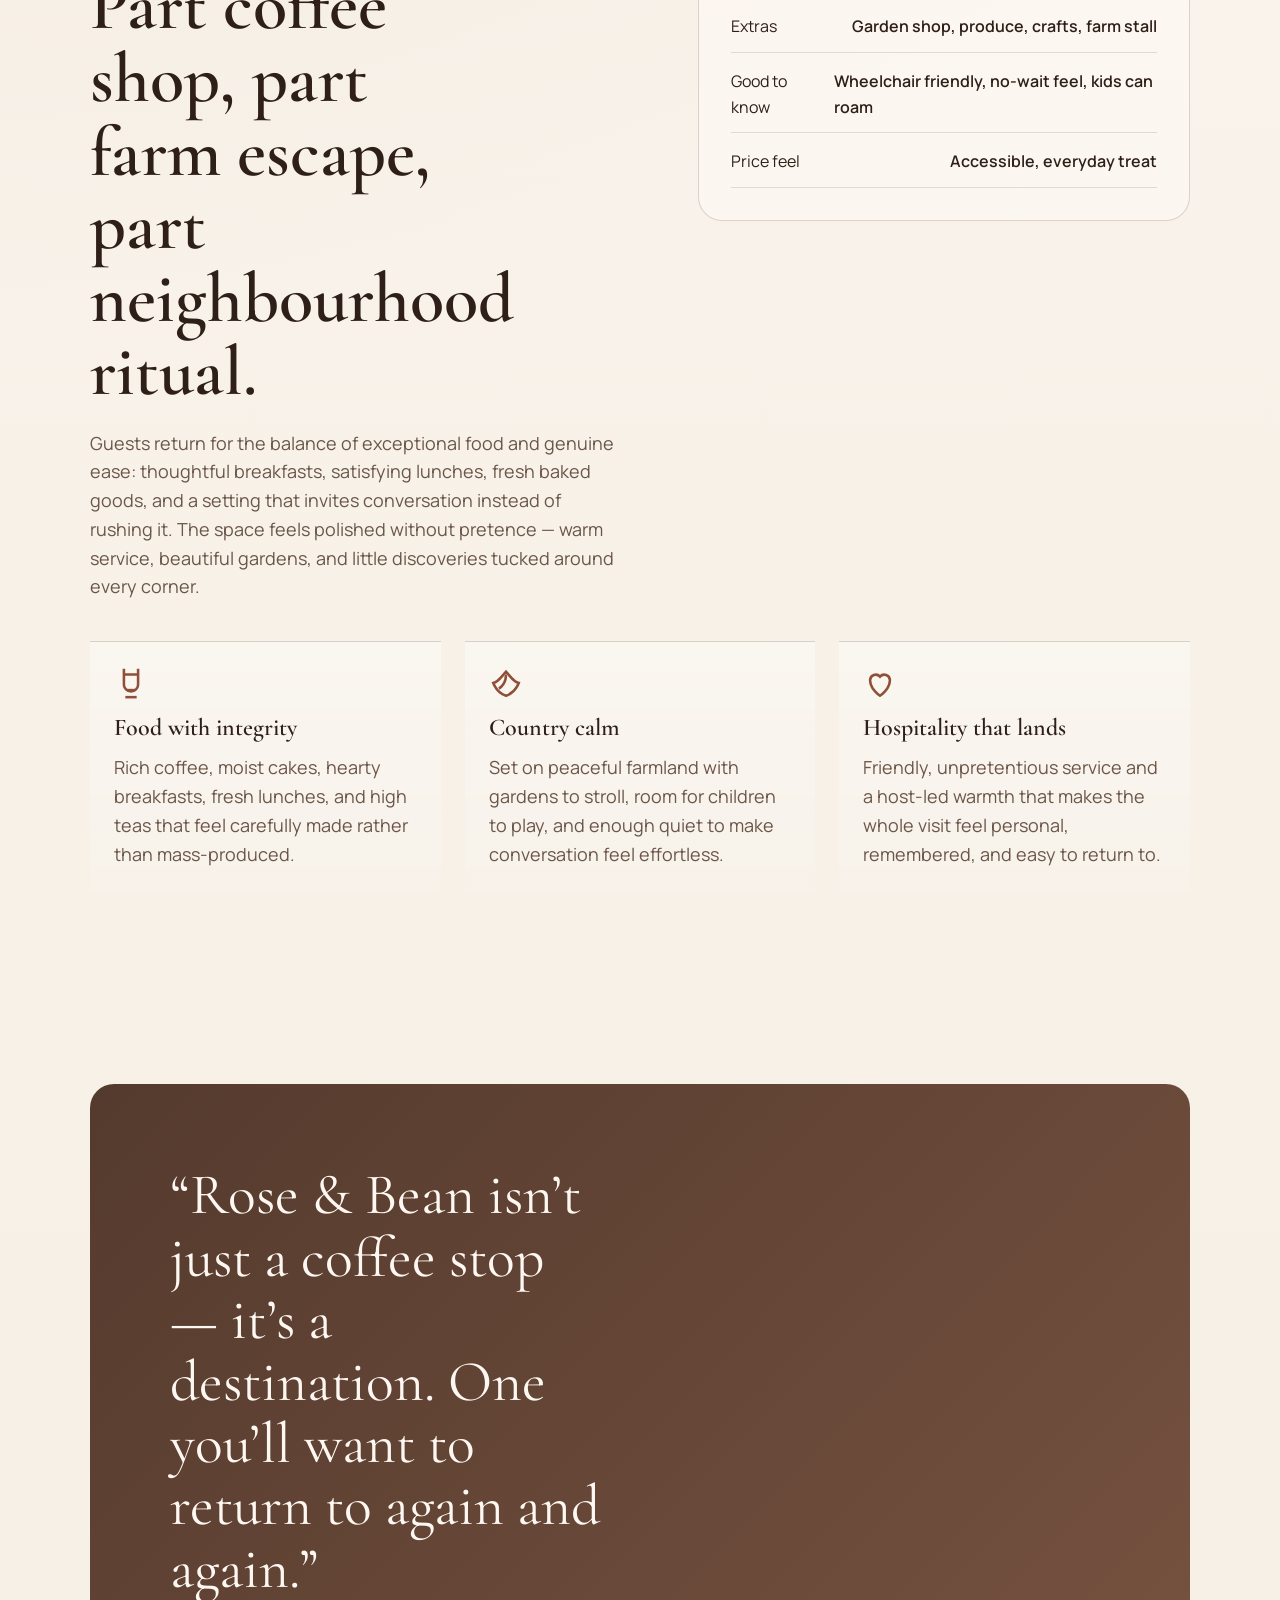
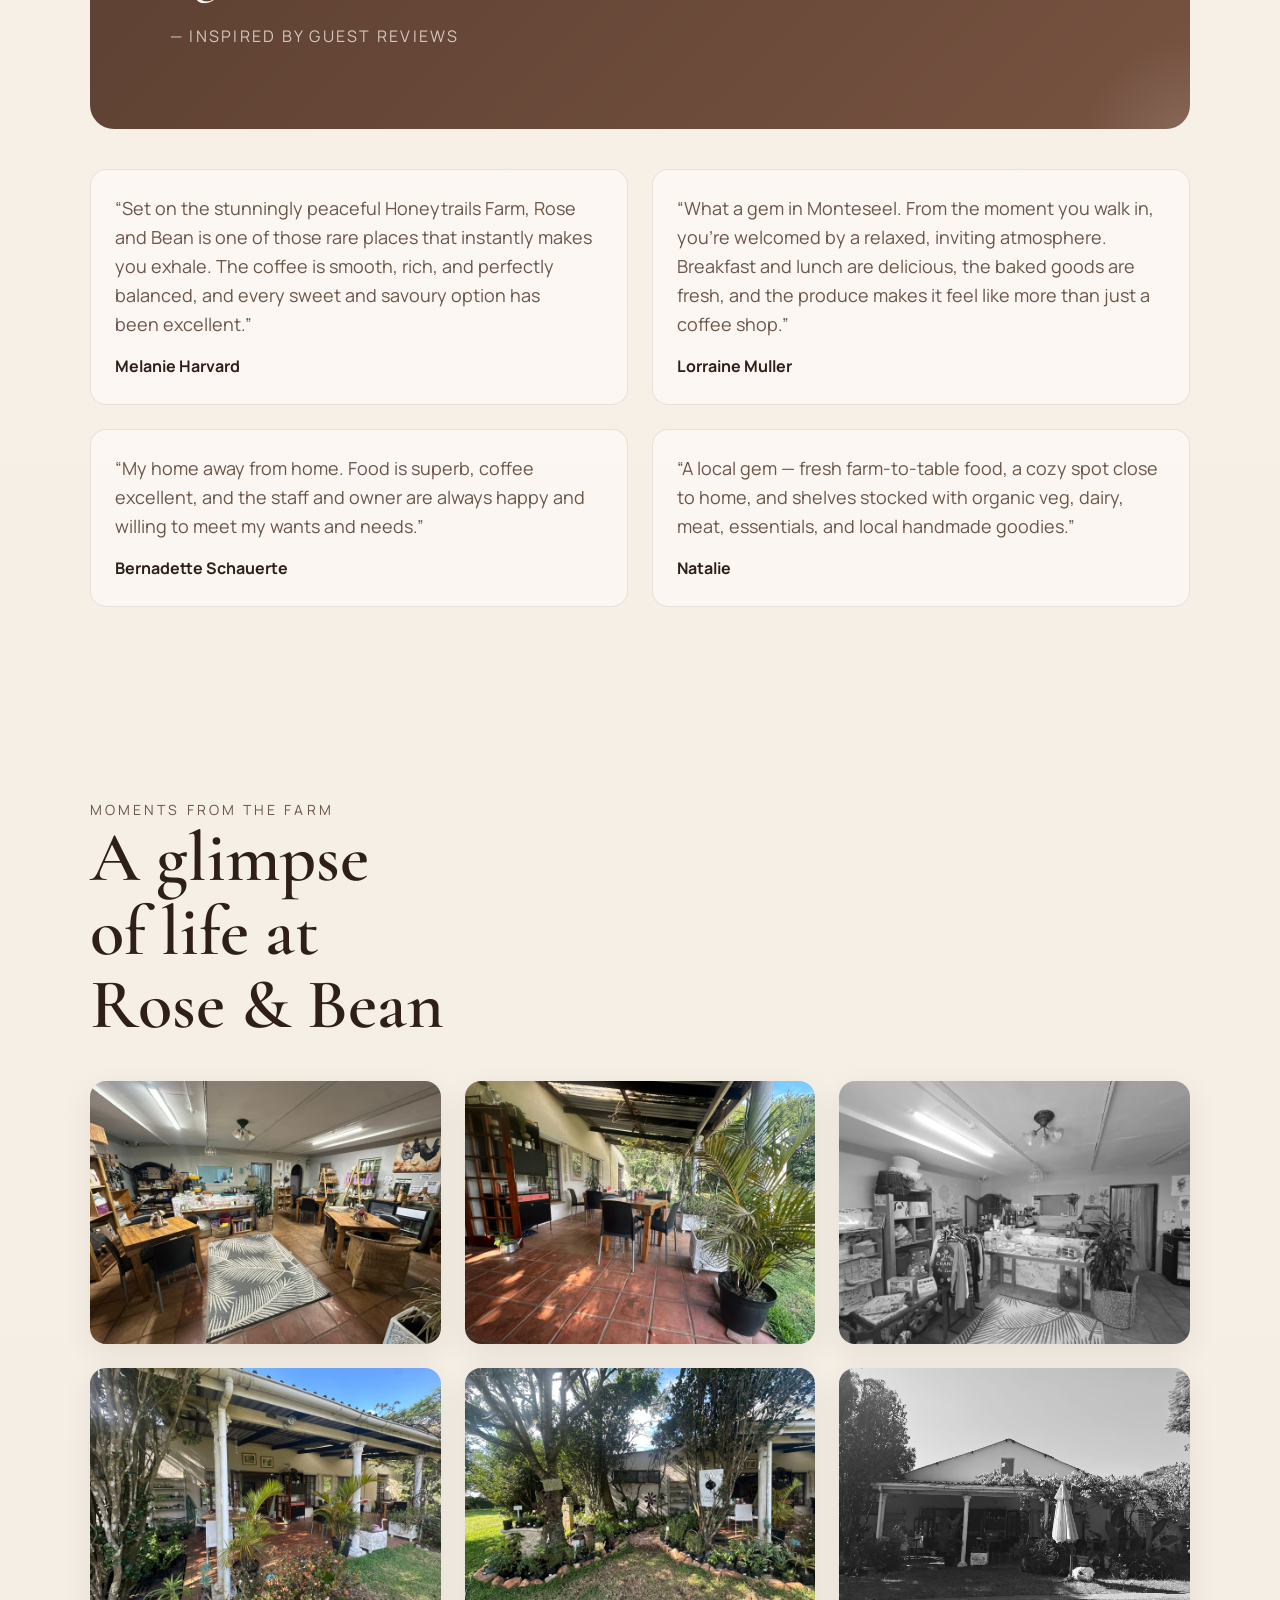
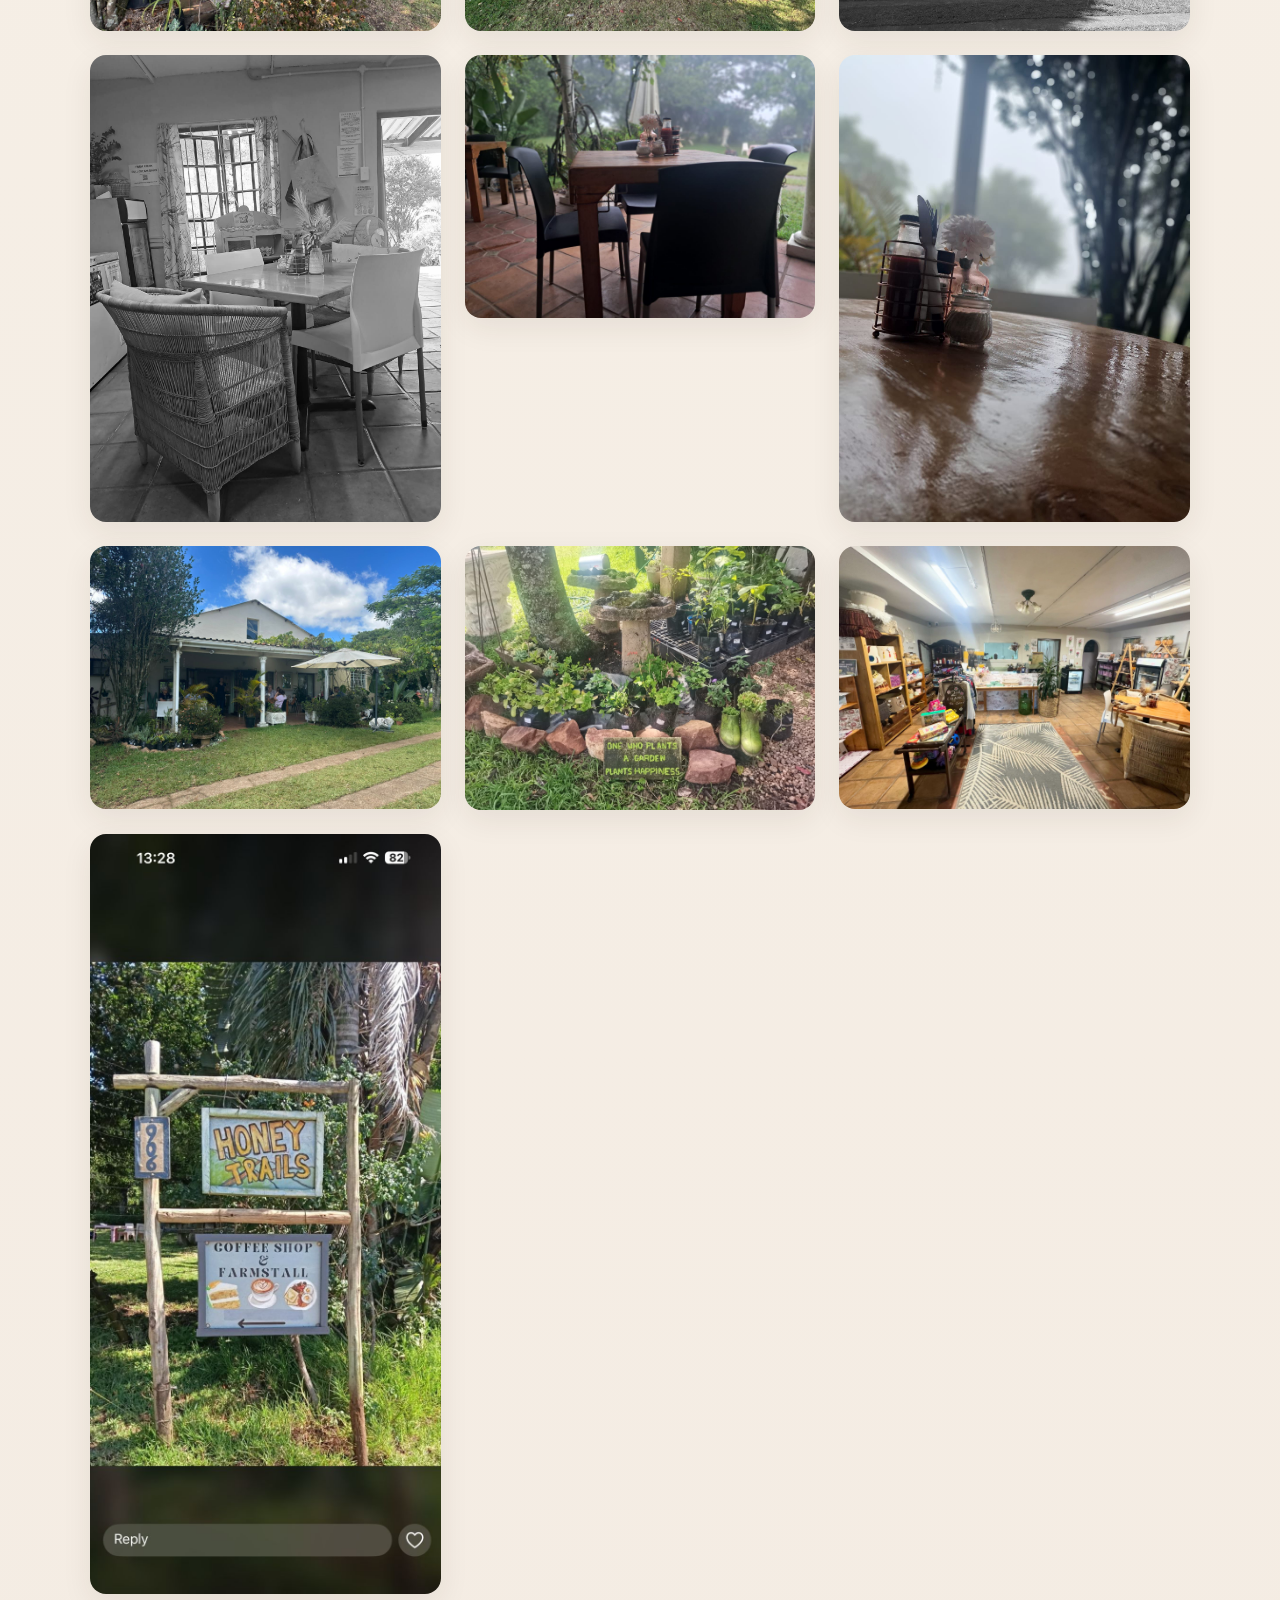
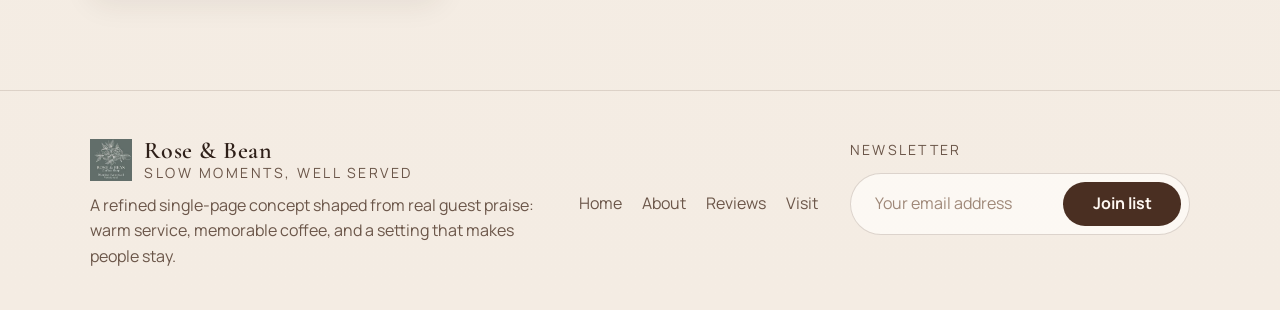
==== commit 2e026c46: "ten" ====
--- a/rose-and-bean-landing.html
+++ b/rose-and-bean-landing.html
@@ -192,12 +192,13 @@
 
     <header class="site-header" id="top">
       <div class="container header-inner">
-         <a class="brand" href="#top" aria-label="Rose and Bean home">
-           <span class="brand-wordmark">
-             <strong>Rose &amp; Bean</strong>
-             <span>Monteseel</span>
-           </span>
-         </a>
+          <a class="brand" href="#top" aria-label="Rose and Bean home">
+            <img src="Images/rab-logo.jpg" alt="Rose & Bean logo" class="brand-mark">
+            <span class="brand-wordmark">
+              <strong>Rose &amp; Bean</strong>
+              <span>Monteseel</span>
+            </span>
+          </a>
         <nav class="header-nav" aria-label="Primary">
           <a href="#about">About</a>
           <a href="#experience">Experience</a>
